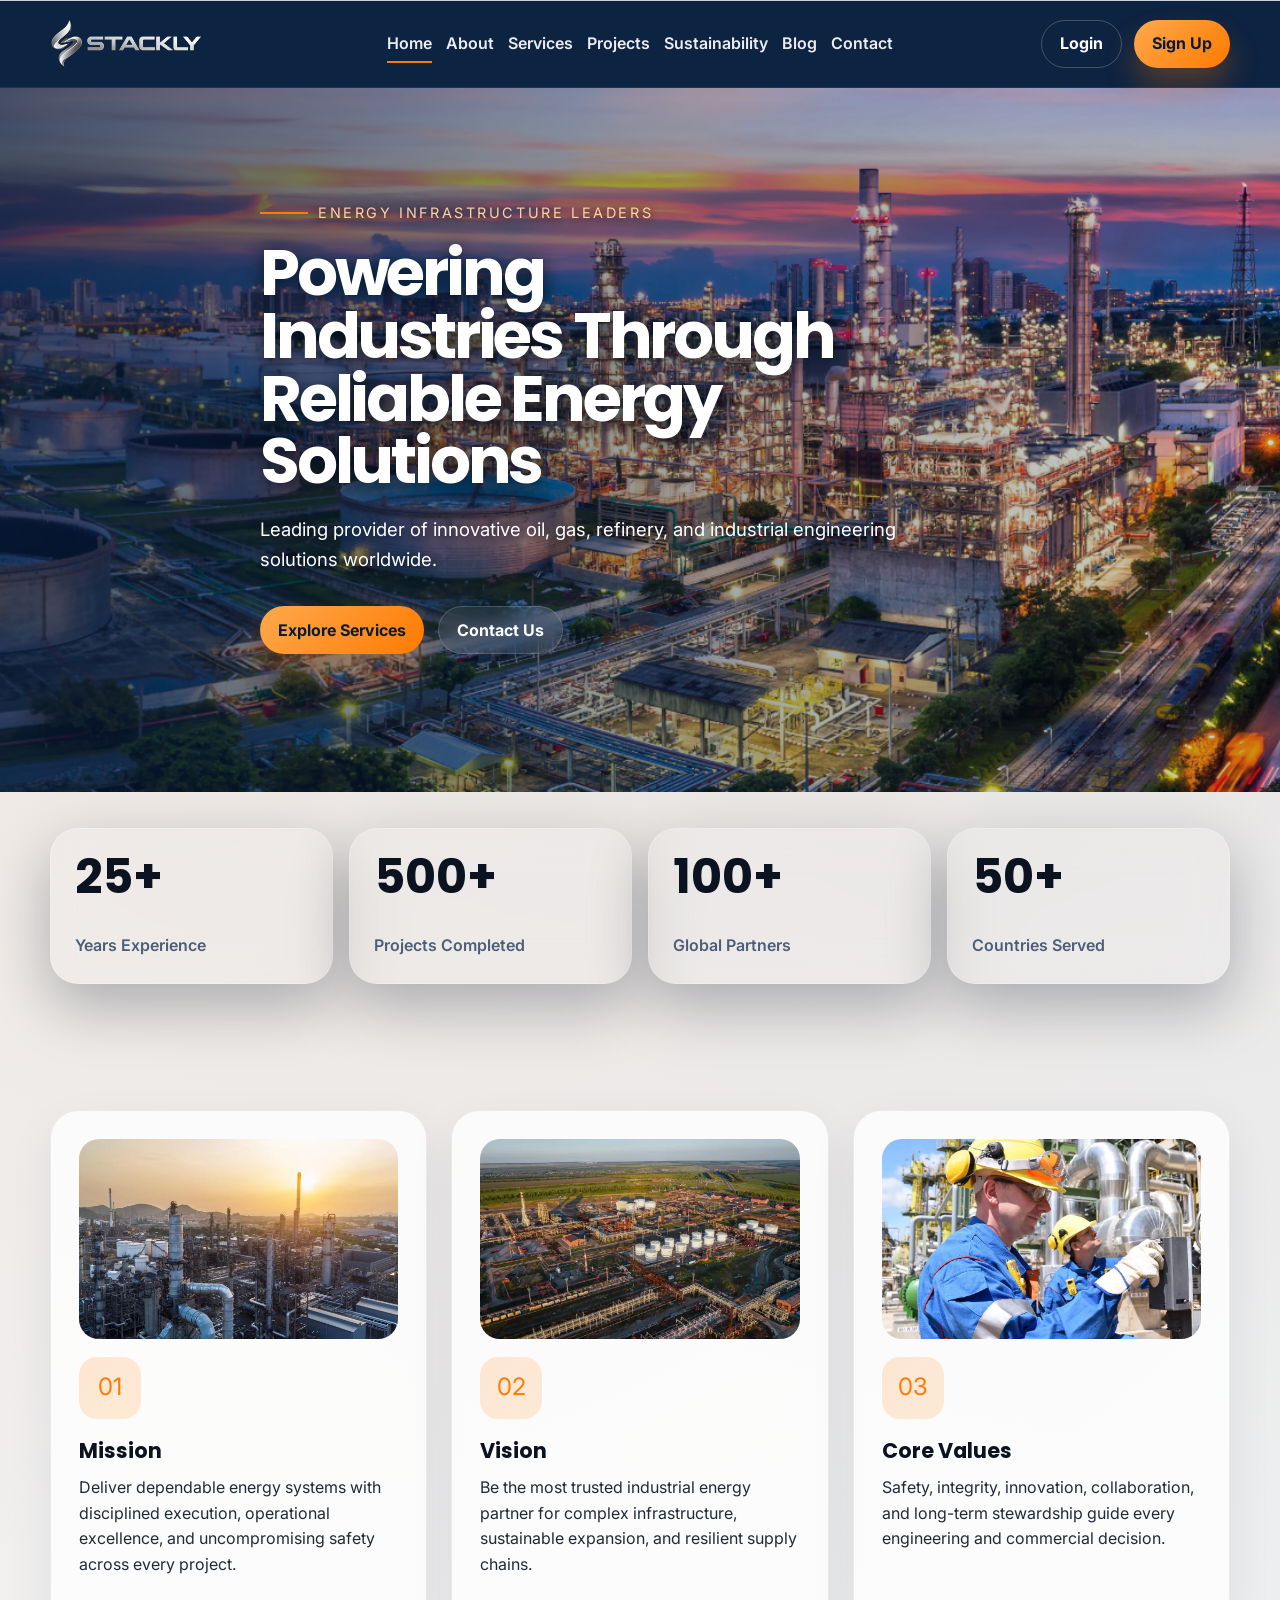
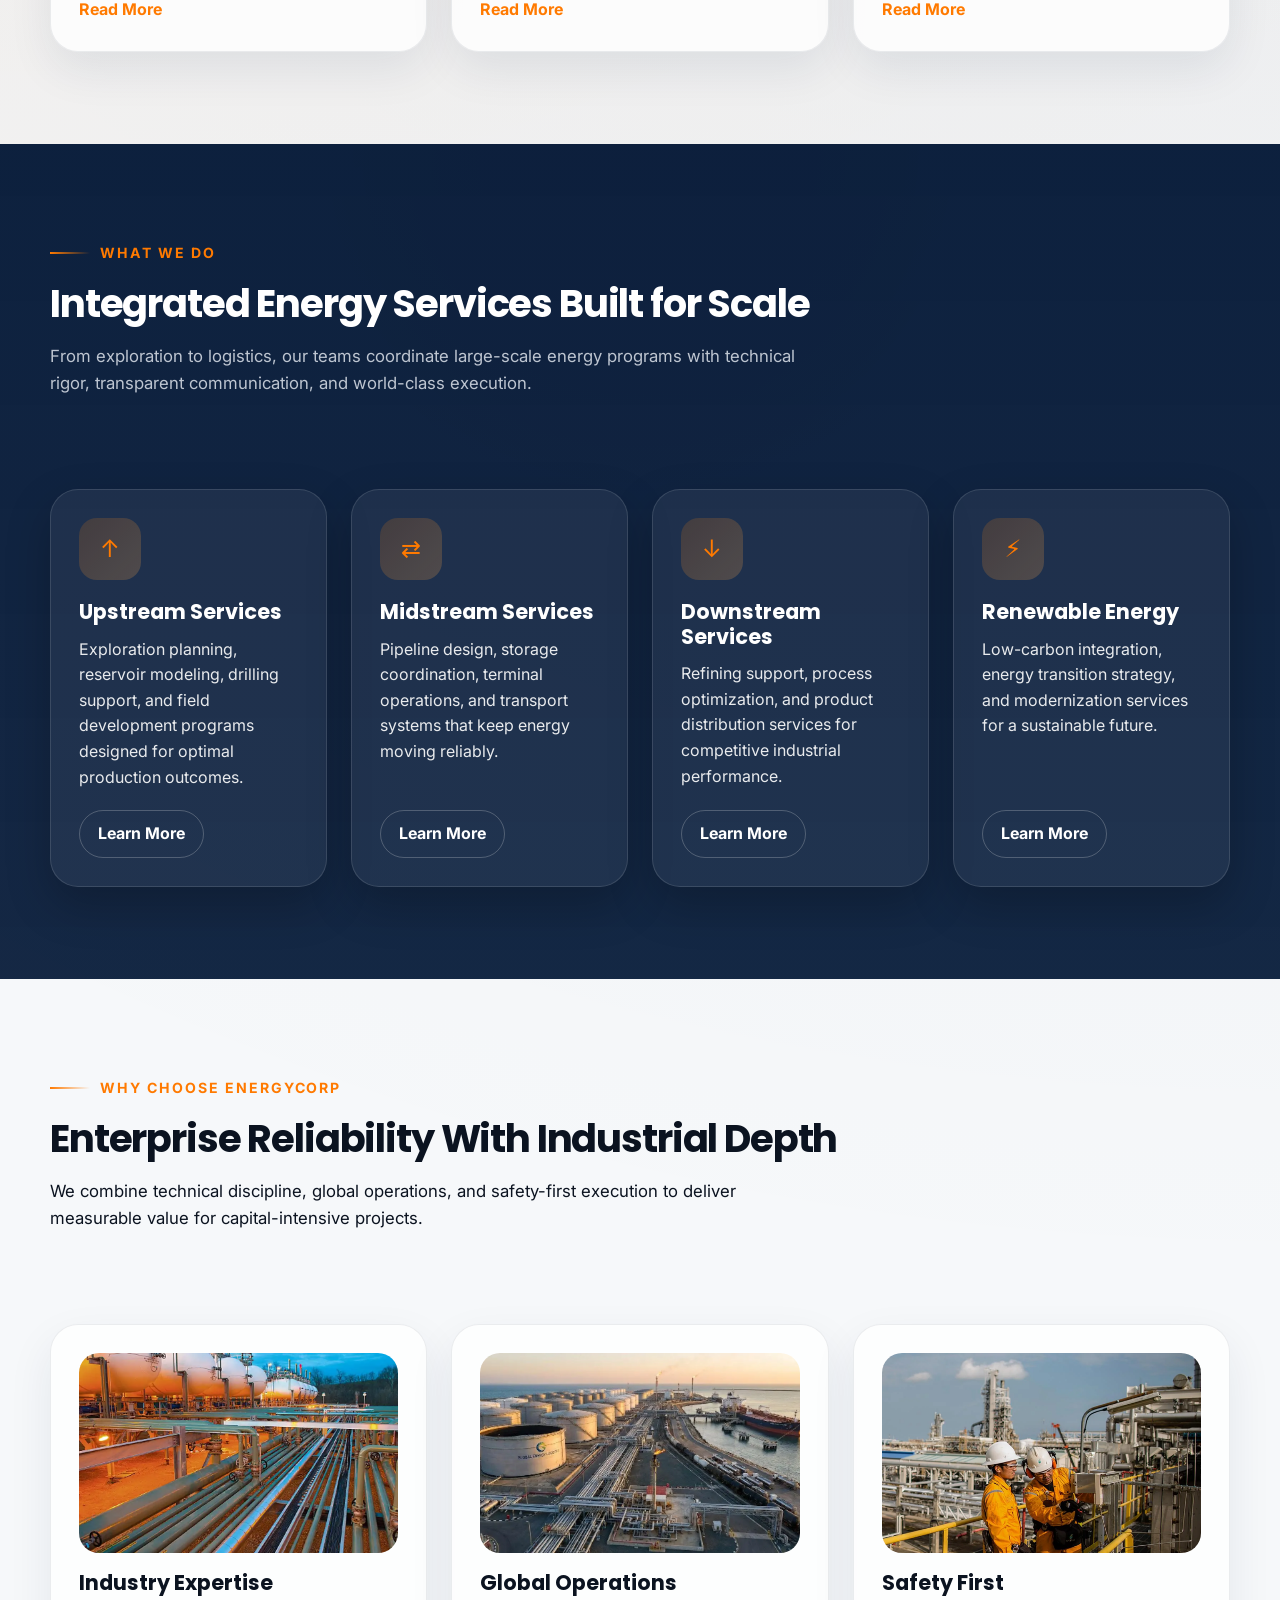
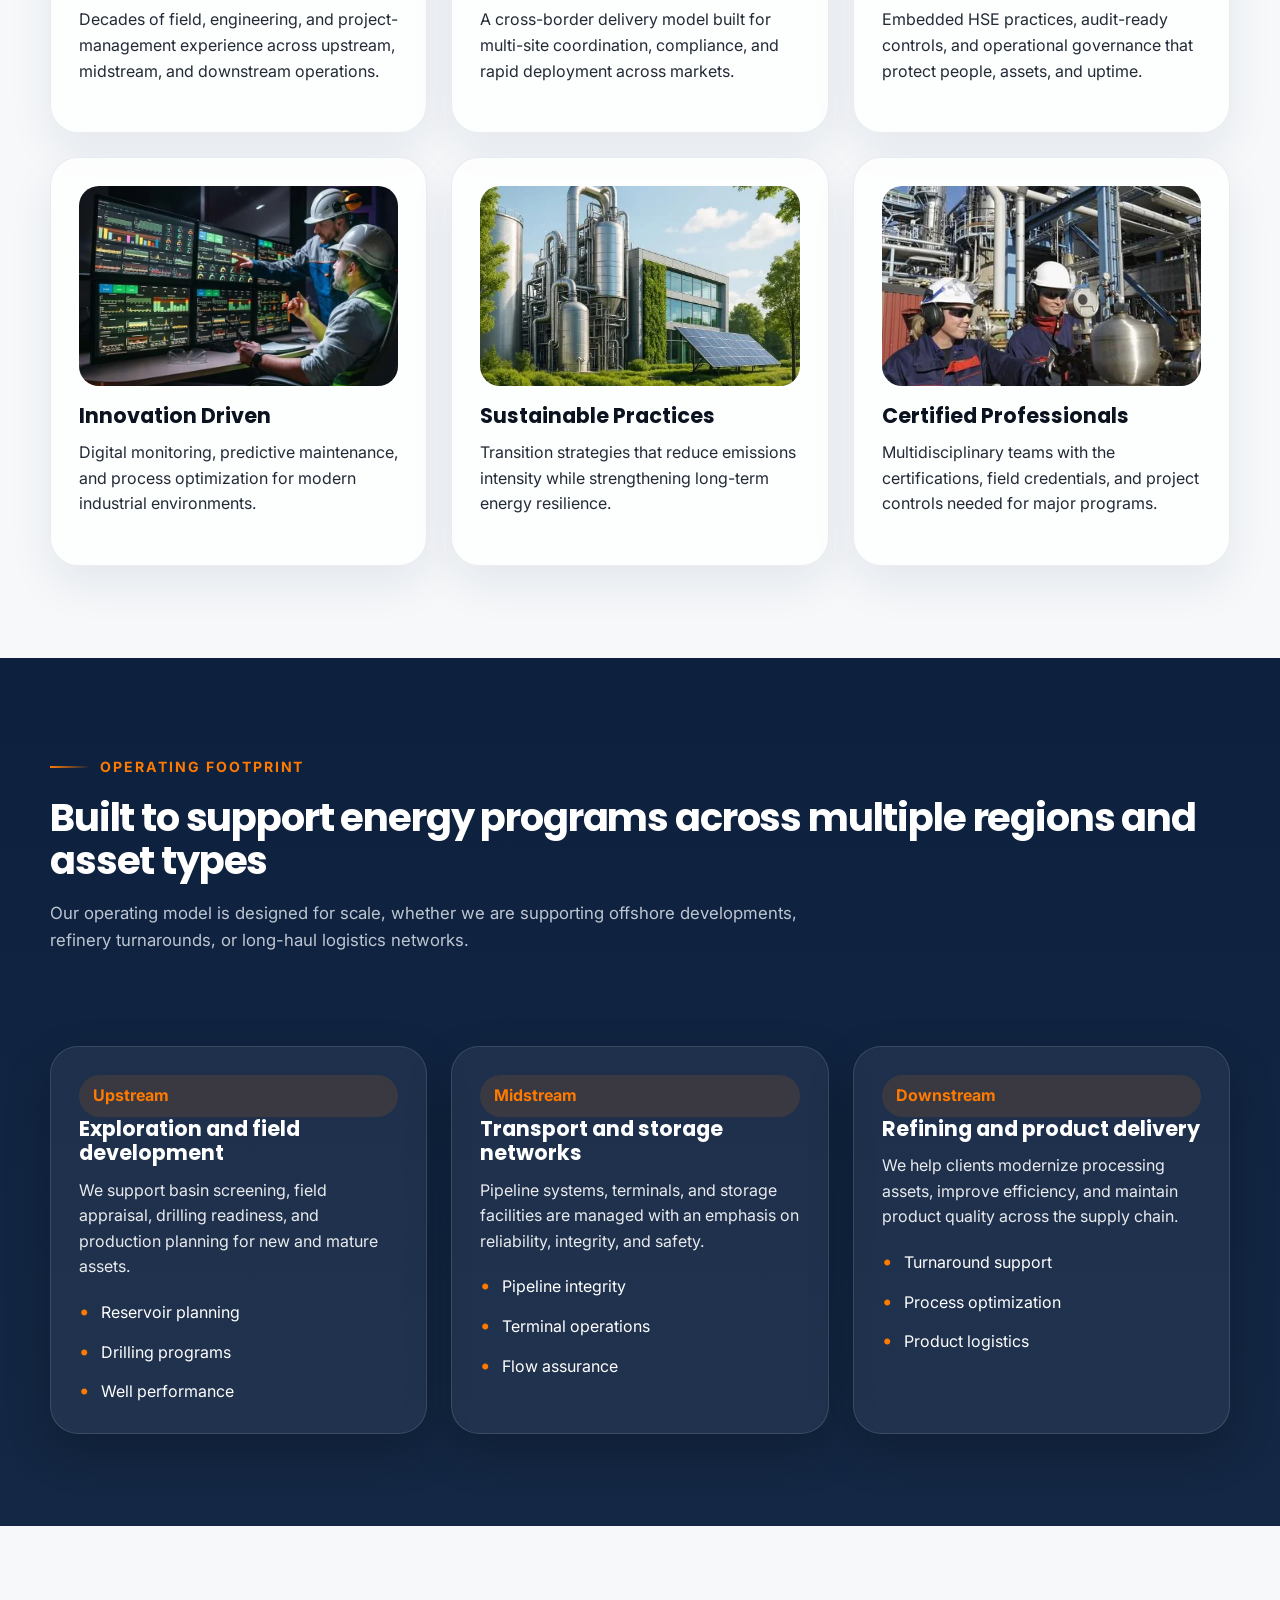
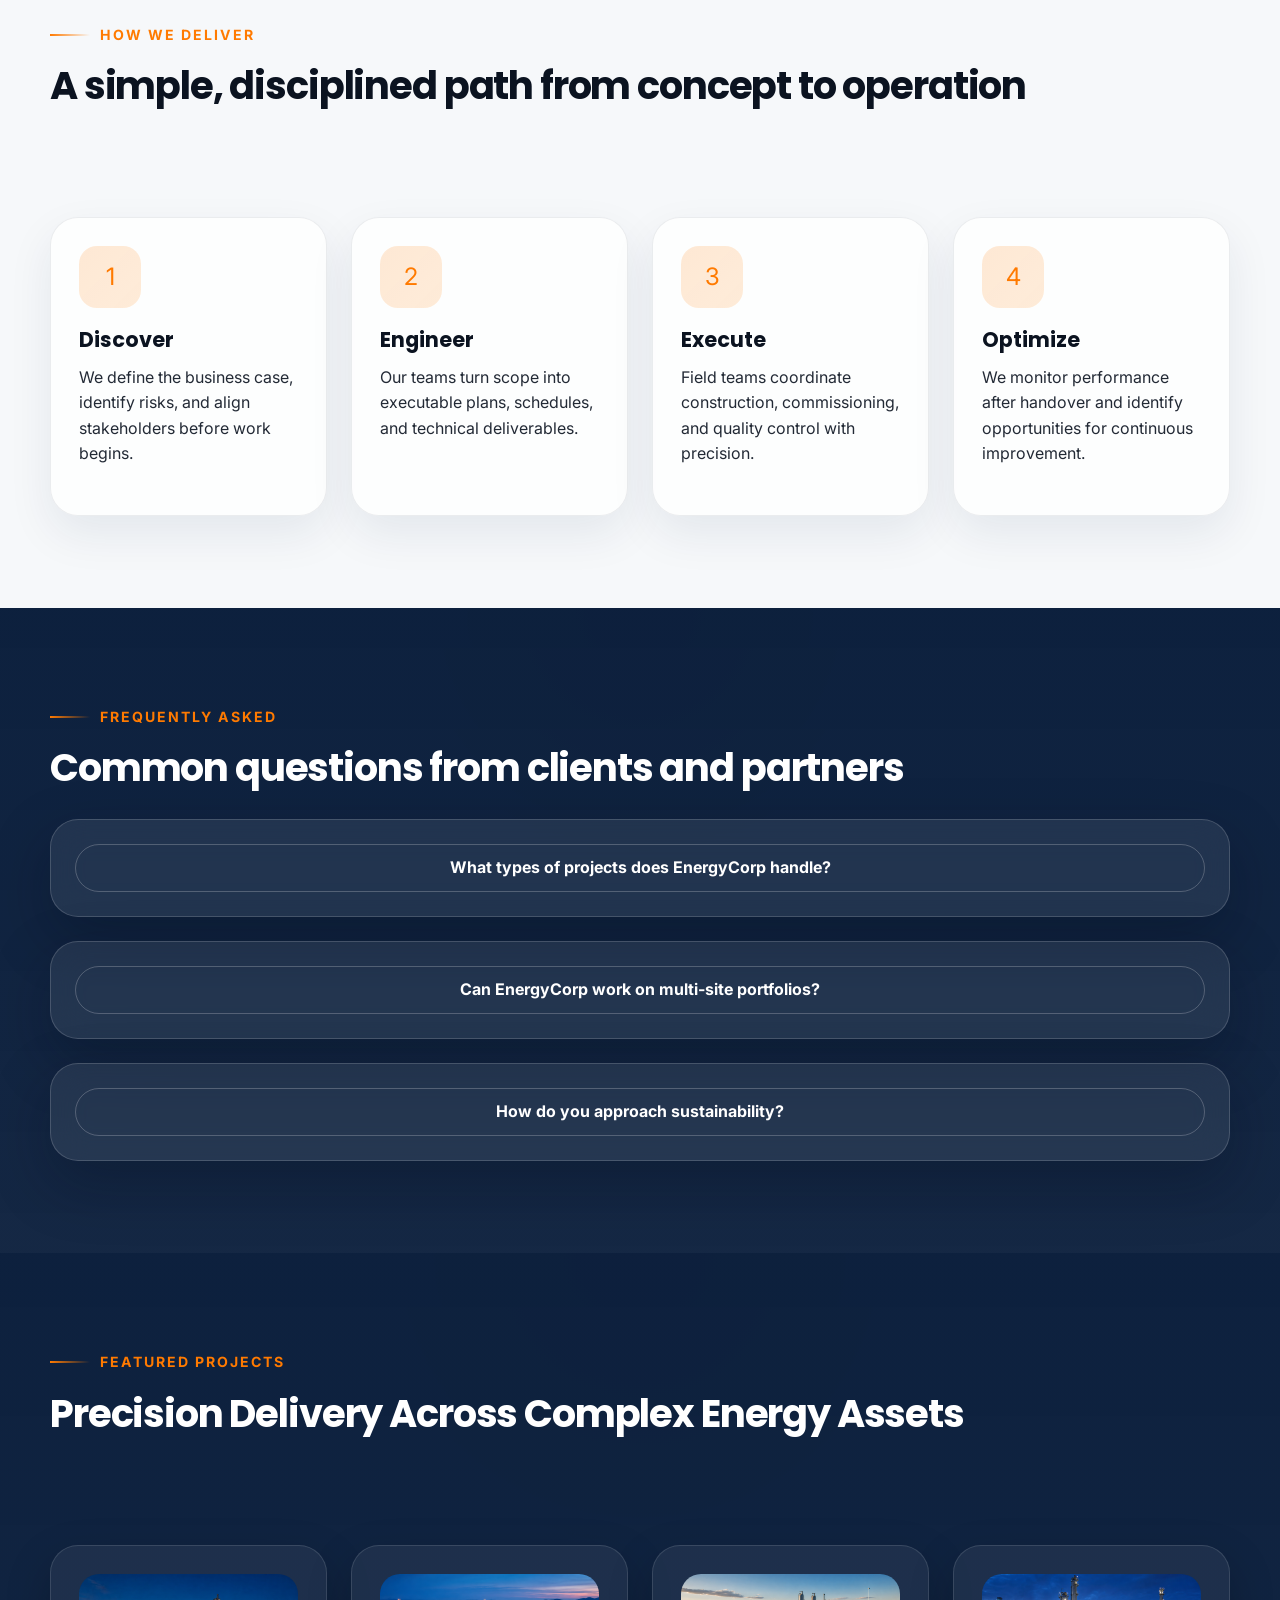
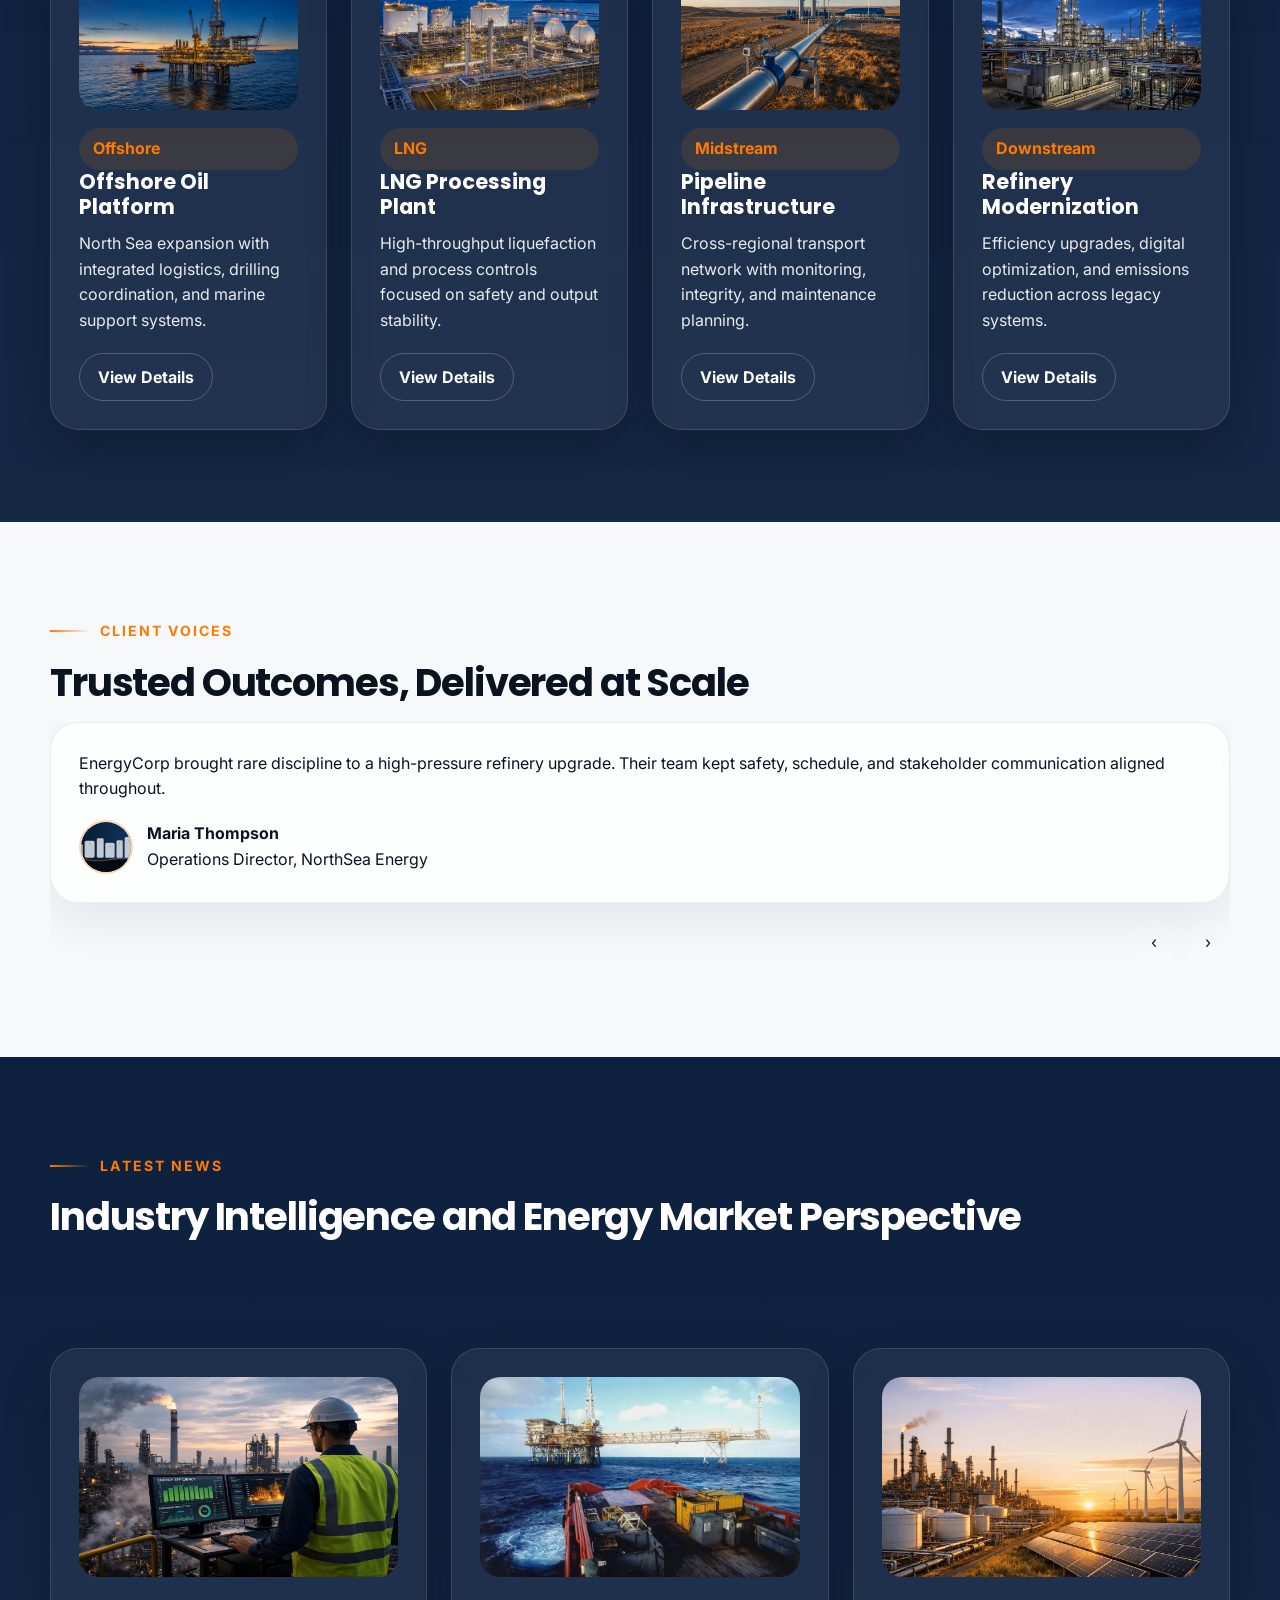
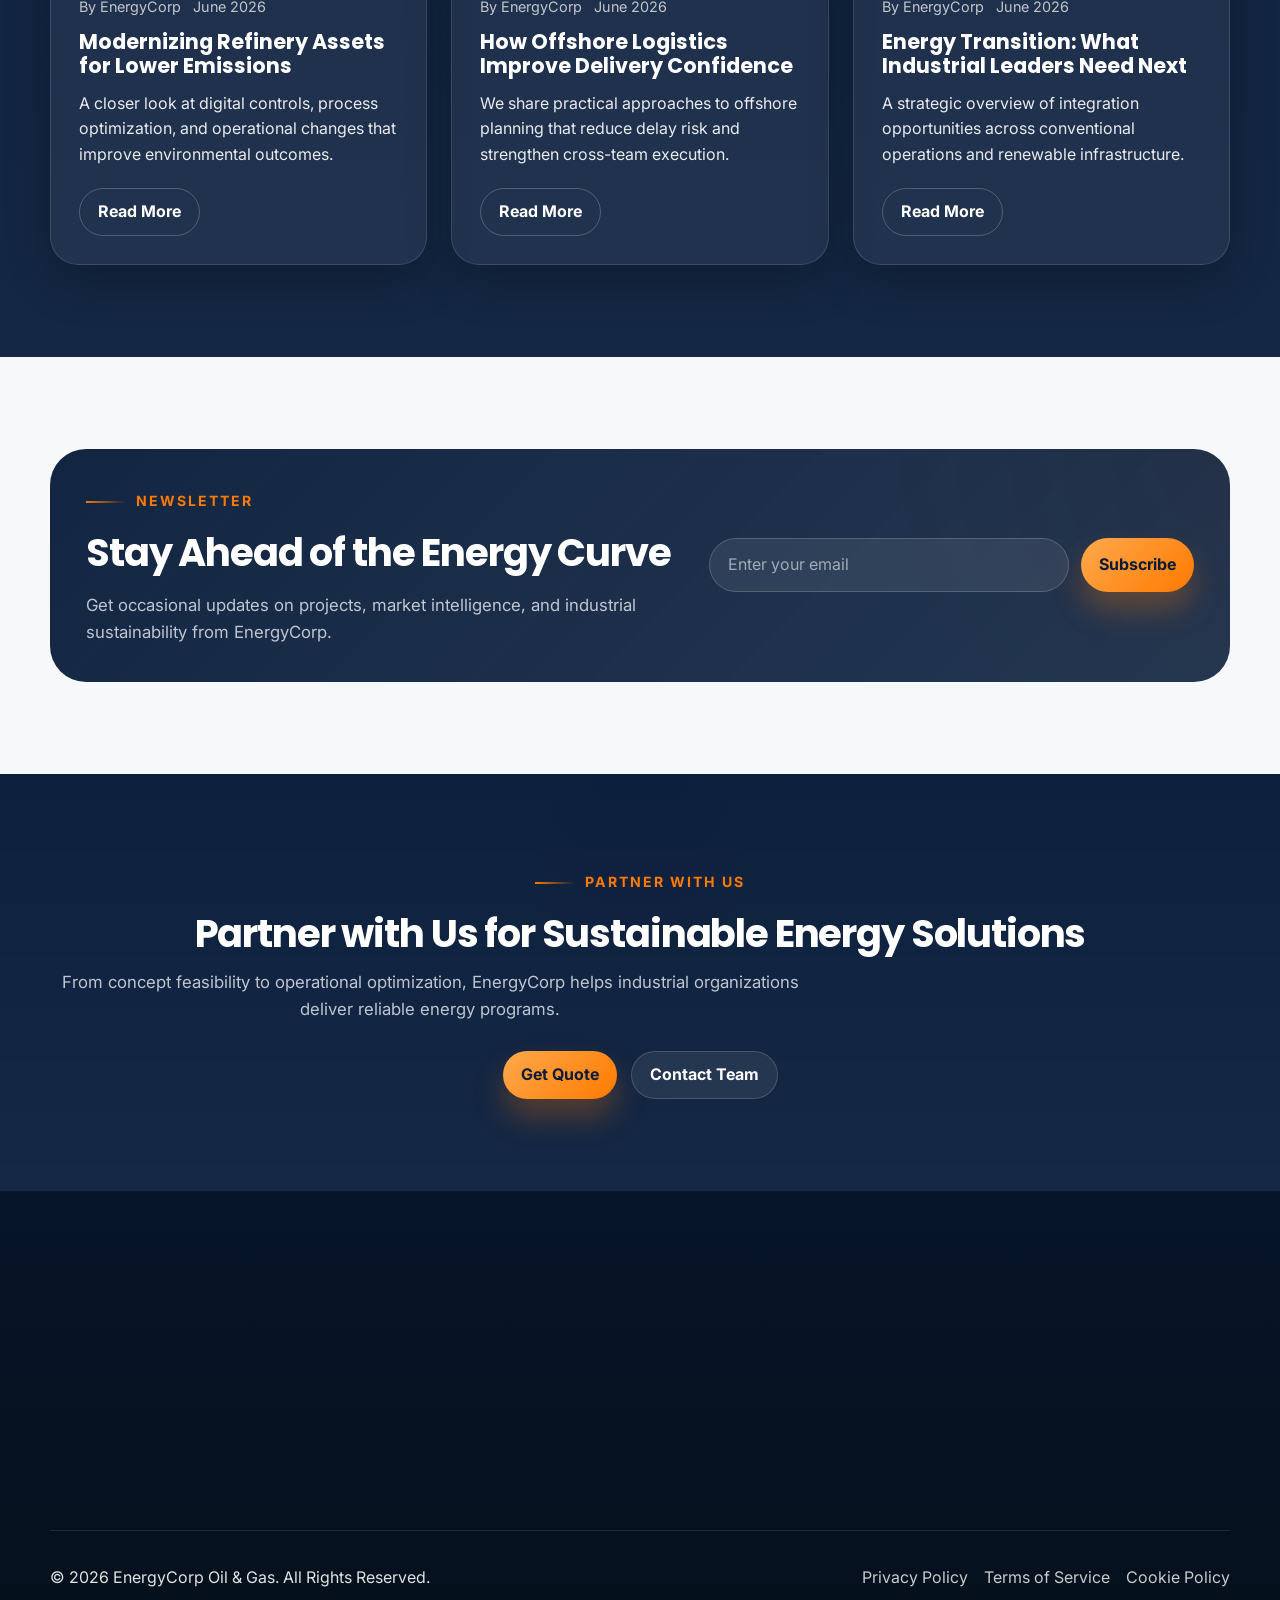
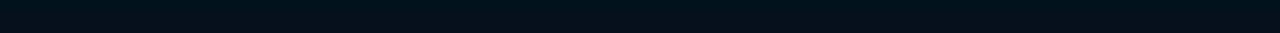
==== index.html @ 529e03b0 "first commit" ====
<!doctype html>
<html lang="en">
<head>
  <meta charset="utf-8">
  <meta name="viewport" content="width=device-width, initial-scale=1">
  <title>EnergyCorp Oil & Gas | Powering Industries Through Reliable Energy Solutions</title>
  <meta name="description" content="EnergyCorp Oil & Gas delivers upstream, midstream, downstream, LNG, and renewable energy solutions with a Fortune 500 industrial presence.">
  <link rel="stylesheet" href="css/style.css">
  <link rel="stylesheet" href="css/responsive.css">
</head>
<body class="page-loading" data-page="home">
  <div class="site-loader" data-loader>
    <div class="loader-card">
      <div class="brand" aria-label="Stackly">
        <img class="brand__logo" src="Assets/logo stackly.webp" alt="Stackly">
      </div>
      <div class="loader-ring" aria-hidden="true"></div>
      <p>Loading EnergyCorp experience...</p>
    </div>
  </div>

  <div class="site-overlay" data-overlay></div>

  <header class="site-header" data-header>
    <div class="container site-header__inner">
      <a class="brand" href="index.html" aria-label="Stackly home">
        <img class="brand__logo" src="Assets/logo stackly.webp" alt="Stackly">
      </a>

      <nav class="site-nav" data-nav aria-label="Primary navigation">
        <div class="site-nav__links">
          <a data-nav-link href="index.html">Home</a>
          <a data-nav-link href="about.html">About</a>
          <a data-nav-link href="services.html">Services</a><a data-nav-link href="projects.html">Projects</a><a data-nav-link href="sustainability.html">Sustainability</a>
          <a data-nav-link href="blog.html">Blog</a>
          <a data-nav-link href="contact.html">Contact</a>
        </div>
        <div class="nav-actions">
          <a class="btn btn--ghost" data-nav-link href="login.html">Login</a>
          <a class="btn btn--primary" data-nav-link href="signup.html">Sign Up</a>
        </div>
      </nav>

      <button class="nav-toggle" data-nav-toggle aria-controls="site-nav" aria-expanded="false" aria-label="Open navigation">
        ☰
      </button>
    </div>
  </header>

  <main>
    <section class="hero">
      <div class="hero__media">
        <img src="Assets/Hero_section_img.png" alt="EnergyCorp refinery at sunset">
      </div>
      <div class="hero__content">
        <div class="container hero__grid">
          <div data-reveal>
            <div class="hero__eyebrow">Energy Infrastructure Leaders</div>
            <h1 class="hero__title">Powering Industries Through Reliable Energy Solutions</h1>
            <p class="hero__subtitle">Leading provider of innovative oil, gas, refinery, and industrial engineering solutions worldwide.</p>
            <div class="hero__actions">
              <a class="btn btn--primary" href="404.html">Explore Services</a>
              <a class="btn btn--secondary" href="404.html">Contact Us</a>
            </div>
          </div>
        </div>
      </div>
    </section>

    <section class="section hero-stats-band">
      <div class="container">
        <div class="hero-stats-band__grid" data-reveal>
          <div class="stat-card">
            <strong data-count="25" data-suffix="+">25+</strong>
            <span>Years Experience</span>
          </div>
          <div class="stat-card">
            <strong data-count="500" data-suffix="+">500+</strong>
            <span>Projects Completed</span>
          </div>
          <div class="stat-card">
            <strong data-count="100" data-suffix="+">100+</strong>
            <span>Global Partners</span>
          </div>
          <div class="stat-card">
            <strong data-count="50" data-suffix="+">50+</strong>
            <span>Countries Served</span>
          </div>
        </div>
      </div>
    </section>

    <section class="section about-preview">
      <div class="container">
        <div class="grid grid--3">
          <article class="feature-card reveal" data-reveal>
            <div class="feature-media"><img src="Assets/mission_card.webp" alt="Energy professionals collaborating on the company mission" width="1400" height="785" loading="lazy" decoding="async"></div>
            <div class="card-icon">01</div>
            <h2 class="card-title">Mission</h2>
            <p class="card-copy">Deliver dependable energy systems with disciplined execution, operational excellence, and uncompromising safety across every project.</p>
            <a class="card-link" href="404.html">Read More</a>
          </article>
          <article class="feature-card reveal" data-reveal>
            <div class="feature-media"><img src="Assets/vision_card.webp" alt="Modern energy infrastructure representing the company vision" width="1100" height="733" loading="lazy" decoding="async"></div>
            <div class="card-icon">02</div>
            <h2 class="card-title">Vision</h2>
            <p class="card-copy">Be the most trusted industrial energy partner for complex infrastructure, sustainable expansion, and resilient supply chains.</p>
            <a class="card-link" href="404.html">Read More</a>
          </article>
          <article class="feature-card reveal" data-reveal>
            <div class="feature-media"><img src="Assets/core_values_card.webp" alt="Industrial team representing safety and core values" width="1024" height="1024" loading="lazy" decoding="async"></div>
            <div class="card-icon">03</div>
            <h2 class="card-title">Core Values</h2>
            <p class="card-copy">Safety, integrity, innovation, collaboration, and long-term stewardship guide every engineering and commercial decision.</p>
            <a class="card-link" href="404.html">Read More</a>
          </article>
        </div>
      </div>
    </section>

    <section class="section section--dark">
      <div class="container">
        <div class="section-eyebrow">What We Do</div>
        <h2 class="section-title">Integrated Energy Services Built for Scale</h2>
        <p class="section-lead">From exploration to logistics, our teams coordinate large-scale energy programs with technical rigor, transparent communication, and world-class execution.</p>

        <div class="section" style="padding-bottom: 0;">
          <div class="grid grid--4">
            <article class="service-card" data-reveal>
              <div class="card-icon">↑</div>
              <h3 class="card-title">Upstream Services</h3>
              <p class="card-copy">Exploration planning, reservoir modeling, drilling support, and field development programs designed for optimal production outcomes.</p>
              <a class="btn btn--ghost" href="404.html">Learn More</a>
            </article>
            <article class="service-card" data-reveal>
              <div class="card-icon">⇄</div>
              <h3 class="card-title">Midstream Services</h3>
              <p class="card-copy">Pipeline design, storage coordination, terminal operations, and transport systems that keep energy moving reliably.</p>
              <a class="btn btn--ghost" href="404.html">Learn More</a>
            </article>
            <article class="service-card" data-reveal>
              <div class="card-icon">↓</div>
              <h3 class="card-title">Downstream Services</h3>
              <p class="card-copy">Refining support, process optimization, and product distribution services for competitive industrial performance.</p>
              <a class="btn btn--ghost" href="404.html">Learn More</a>
            </article>
            <article class="service-card" data-reveal>
              <div class="card-icon">⚡</div>
              <h3 class="card-title">Renewable Energy</h3>
              <p class="card-copy">Low-carbon integration, energy transition strategy, and modernization services for a sustainable future.</p>
              <a class="btn btn--ghost" href="404.html">Learn More</a>
            </article>
          </div>
        </div>
      </div>
    </section>

    <section class="section">
      <div class="container">
        <div class="section-eyebrow">Why Choose EnergyCorp</div>
        <h2 class="section-title text-dark">Enterprise Reliability With Industrial Depth</h2>
        <p class="section-lead text-dark">We combine technical discipline, global operations, and safety-first execution to deliver measurable value for capital-intensive projects.</p>

        <div class="section" style="padding-bottom: 0;">
          <div class="grid grid--3">
            <article class="feature-card" data-reveal>
              <div class="feature-media"><img src="Assets/industry_expertise.webp" alt="Oil and gas industry engineering expertise" width="1100" height="599" loading="lazy" decoding="async"></div>
              <h3 class="card-title">Industry Expertise</h3>
              <p class="card-copy">Decades of field, engineering, and project-management experience across upstream, midstream, and downstream operations.</p>
            </article>
            <article class="feature-card" data-reveal>
              <div class="feature-media"><img src="Assets/Global_operations.webp" alt="Global oil and gas operations network" width="1024" height="559" loading="lazy" decoding="async"></div>
              <h3 class="card-title">Global Operations</h3>
              <p class="card-copy">A cross-border delivery model built for multi-site coordination, compliance, and rapid deployment across markets.</p>
            </article>
            <article class="feature-card" data-reveal>
              <div class="feature-media"><img src="Assets/safety_first.webp" alt="Energy professionals following industrial safety procedures" width="1200" height="800" loading="lazy" decoding="async"></div>
              <h3 class="card-title">Safety First</h3>
              <p class="card-copy">Embedded HSE practices, audit-ready controls, and operational governance that protect people, assets, and uptime.</p>
            </article>
            <article class="feature-card" data-reveal>
              <div class="feature-media"><img src="Assets/Innovation_driven.webp" alt="Digital technology supporting energy operations" width="800" height="534" loading="lazy" decoding="async"></div>
              <h3 class="card-title">Innovation Driven</h3>
              <p class="card-copy">Digital monitoring, predictive maintenance, and process optimization for modern industrial environments.</p>
            </article>
            <article class="feature-card" data-reveal>
              <div class="feature-media"><img src="Assets/sustainable_practices.webp" alt="Sustainable practices in modern energy infrastructure" width="480" height="377" loading="lazy" decoding="async"></div>
              <h3 class="card-title">Sustainable Practices</h3>
              <p class="card-copy">Transition strategies that reduce emissions intensity while strengthening long-term energy resilience.</p>
            </article>
            <article class="feature-card" data-reveal>
              <div class="feature-media"><img src="Assets/certified_proffesionals.webp" alt="Certified oil and gas industry professional" width="399" height="600" loading="lazy" decoding="async"></div>
              <h3 class="card-title">Certified Professionals</h3>
              <p class="card-copy">Multidisciplinary teams with the certifications, field credentials, and project controls needed for major programs.</p>
            </article>
          </div>
        </div>
      </div>
    </section>

    <section class="section section--dark">
      <div class="container">
        <div class="section-eyebrow">Operating Footprint</div>
        <h2 class="section-title">Built to support energy programs across multiple regions and asset types</h2>
        <p class="section-lead">Our operating model is designed for scale, whether we are supporting offshore developments, refinery turnarounds, or long-haul logistics networks.</p>

        <div class="section" style="padding-bottom: 0;">
          <div class="grid grid--3">
            <article class="feature-card" data-reveal>
              <div class="chip">Upstream</div>
              <h3 class="card-title">Exploration and field development</h3>
              <p class="card-copy">We support basin screening, field appraisal, drilling readiness, and production planning for new and mature assets.</p>
              <ul class="feature-list">
                <li>Reservoir planning</li>
                <li>Drilling programs</li>
                <li>Well performance</li>
              </ul>
            </article>
            <article class="feature-card" data-reveal>
              <div class="chip">Midstream</div>
              <h3 class="card-title">Transport and storage networks</h3>
              <p class="card-copy">Pipeline systems, terminals, and storage facilities are managed with an emphasis on reliability, integrity, and safety.</p>
              <ul class="feature-list">
                <li>Pipeline integrity</li>
                <li>Terminal operations</li>
                <li>Flow assurance</li>
              </ul>
            </article>
            <article class="feature-card" data-reveal>
              <div class="chip">Downstream</div>
              <h3 class="card-title">Refining and product delivery</h3>
              <p class="card-copy">We help clients modernize processing assets, improve efficiency, and maintain product quality across the supply chain.</p>
              <ul class="feature-list">
                <li>Turnaround support</li>
                <li>Process optimization</li>
                <li>Product logistics</li>
              </ul>
            </article>
          </div>
        </div>
      </div>
    </section>

    <section class="section">
      <div class="container">
        <div class="section-eyebrow">How We Deliver</div>
        <h2 class="section-title text-dark">A simple, disciplined path from concept to operation</h2>
        <div class="section" style="padding-bottom: 0;">
          <div class="grid grid--4">
            <article class="feature-card" data-reveal>
              <div class="card-icon">1</div>
              <h3 class="card-title">Discover</h3>
              <p class="card-copy">We define the business case, identify risks, and align stakeholders before work begins.</p>
            </article>
            <article class="feature-card" data-reveal>
              <div class="card-icon">2</div>
              <h3 class="card-title">Engineer</h3>
              <p class="card-copy">Our teams turn scope into executable plans, schedules, and technical deliverables.</p>
            </article>
            <article class="feature-card" data-reveal>
              <div class="card-icon">3</div>
              <h3 class="card-title">Execute</h3>
              <p class="card-copy">Field teams coordinate construction, commissioning, and quality control with precision.</p>
            </article>
            <article class="feature-card" data-reveal>
              <div class="card-icon">4</div>
              <h3 class="card-title">Optimize</h3>
              <p class="card-copy">We monitor performance after handover and identify opportunities for continuous improvement.</p>
            </article>
          </div>
        </div>
      </div>
    </section>

    <section class="section section--dark">
      <div class="container">
        <div class="section-eyebrow">Frequently Asked</div>
        <h2 class="section-title">Common questions from clients and partners</h2>
        <div class="grid" style="margin-top: 30px;">
          <article class="glass-card" data-reveal>
            <button class="btn btn--ghost btn--full" type="button" data-faq-toggle aria-expanded="false" aria-controls="faq-1">What types of projects does EnergyCorp handle?</button>
            <div id="faq-1" hidden style="padding-top: 16px;">
              <p class="card-copy">We support upstream, midstream, downstream, LNG, consulting, and renewable integration programs for industrial clients.</p>
            </div>
          </article>
          <article class="glass-card" data-reveal>
            <button class="btn btn--ghost btn--full" type="button" data-faq-toggle aria-expanded="false" aria-controls="faq-2">Can EnergyCorp work on multi-site portfolios?</button>
            <div id="faq-2" hidden style="padding-top: 16px;">
              <p class="card-copy">Yes. Our delivery model is built for cross-site coordination, standardized reporting, and portfolio-level visibility.</p>
            </div>
          </article>
          <article class="glass-card" data-reveal>
            <button class="btn btn--ghost btn--full" type="button" data-faq-toggle aria-expanded="false" aria-controls="faq-3">How do you approach sustainability?</button>
            <div id="faq-3" hidden style="padding-top: 16px;">
              <p class="card-copy">We combine efficiency improvements, emissions reduction, and transition planning to support practical sustainability goals.</p>
            </div>
          </article>
        </div>
      </div>
    </section>

    <section class="section section--dark" id="projects">
      <div class="container">
        <div class="section-eyebrow">Featured Projects</div>
        <h2 class="section-title">Precision Delivery Across Complex Energy Assets</h2>
        <div class="section" style="padding-bottom: 0;">
          <div class="grid grid--4">
            <article class="project-card" data-reveal>
              <div class="project-media"><img src="images/project-offshore-platform.png" alt="North Sea offshore oil platform operating at dusk" width="1536" height="1024" loading="lazy" decoding="async"></div>
              <div class="chip">Offshore</div>
              <h3 class="card-title">Offshore Oil Platform</h3>
              <p class="card-copy">North Sea expansion with integrated logistics, drilling coordination, and marine support systems.</p>
              <a class="btn btn--ghost" href="404.html">View Details</a>
            </article>
            <article class="project-card" data-reveal>
              <div class="project-media"><img src="images/project-lng-plant.png" alt="Modern LNG processing and liquefaction plant at dusk" width="1536" height="1024" loading="lazy" decoding="async"></div>
              <div class="chip">LNG</div>
              <h3 class="card-title">LNG Processing Plant</h3>
              <p class="card-copy">High-throughput liquefaction and process controls focused on safety and output stability.</p>
              <a class="btn btn--ghost" href="404.html">View Details</a>
            </article>
            <article class="project-card" data-reveal>
              <div class="project-media"><img src="images/project-pipeline-network.png" alt="Long-distance pipeline and monitoring station across open terrain" width="1536" height="1024" loading="lazy" decoding="async"></div>
              <div class="chip">Midstream</div>
              <h3 class="card-title">Pipeline Infrastructure</h3>
              <p class="card-copy">Cross-regional transport network with monitoring, integrity, and maintenance planning.</p>
              <a class="btn btn--ghost" href="404.html">View Details</a>
            </article>
            <article class="project-card" data-reveal>
              <div class="project-media"><img src="images/project-refinery-modernization.png" alt="Modernized refinery with upgraded process controls and equipment" width="1536" height="1024" loading="lazy" decoding="async"></div>
              <div class="chip">Downstream</div>
              <h3 class="card-title">Refinery Modernization</h3>
              <p class="card-copy">Efficiency upgrades, digital optimization, and emissions reduction across legacy systems.</p>
              <a class="btn btn--ghost" href="404.html">View Details</a>
            </article>
          </div>
        </div>
      </div>
    </section>

    <section class="section">
      <div class="container">
        <div class="section-eyebrow">Client Voices</div>
        <h2 class="section-title text-dark">Trusted Outcomes, Delivered at Scale</h2>
        <div class="testimonial-slider" data-reveal>
          <div class="testimonial-track" data-testimonial-track>
            <article class="testimonial-card" data-testimonial-slide>
              <p>EnergyCorp brought rare discipline to a high-pressure refinery upgrade. Their team kept safety, schedule, and stakeholder communication aligned throughout.</p>
              <div class="testimonial-person">
                <img class="avatar" src="images/refinery-1.svg" alt="Client profile portrait">
                <div>
                  <strong>Maria Thompson</strong><br>
                  <span>Operations Director, NorthSea Energy</span>
                </div>
              </div>
            </article>
            <article class="testimonial-card" data-testimonial-slide>
              <p>Their midstream coordination reduced downtime and gave our logistics team a much clearer view of field performance. Excellent execution and reporting.</p>
              <div class="testimonial-person">
                <img class="avatar" src="images/pipeline.svg" alt="Client profile portrait">
                <div>
                  <strong>Daniel Carter</strong><br>
                  <span>VP Infrastructure, PetroGrid</span>
                </div>
              </div>
            </article>
            <article class="testimonial-card" data-testimonial-slide>
              <p>From planning to commissioning, EnergyCorp handled the details with calm, technical confidence. They feel like a true partner, not just a vendor.</p>
              <div class="testimonial-person">
                <img class="avatar" src="images/offshore.svg" alt="Client profile portrait">
                <div>
                  <strong>Leila Hassan</strong><br>
                  <span>Program Lead, Gulf Energy Alliance</span>
                </div>
              </div>
            </article>
          </div>
          <div class="slider-controls">
            <button type="button" data-testimonial-prev aria-label="Previous testimonial">‹</button>
            <button type="button" data-testimonial-next aria-label="Next testimonial">›</button>
          </div>
        </div>
      </div>
    </section>

    <section class="section section--dark">
      <div class="container">
        <div class="section-eyebrow">Latest News</div>
        <h2 class="section-title">Industry Intelligence and Energy Market Perspective</h2>
        <div class="section" style="padding-bottom: 0;">
          <div class="grid grid--3">
            <article class="news-card" data-reveal>
              <div class="news-media"><img src="Assets/latest_news1.webp" alt="Refinery modernization and emissions reduction" width="1400" height="787" loading="lazy" decoding="async"></div>
              <div class="meta-row"><span>By EnergyCorp</span><span>June 2026</span></div>
              <h3 class="card-title">Modernizing Refinery Assets for Lower Emissions</h3>
              <p class="card-copy">A closer look at digital controls, process optimization, and operational changes that improve environmental outcomes.</p>
              <a class="btn btn--ghost" href="404.html">Read More</a>
            </article>
            <article class="news-card" data-reveal>
              <div class="news-media"><img src="Assets/latest_news2.webp" alt="Offshore energy logistics operations" width="800" height="590" loading="lazy" decoding="async"></div>
              <div class="meta-row"><span>By EnergyCorp</span><span>June 2026</span></div>
              <h3 class="card-title">How Offshore Logistics Improve Delivery Confidence</h3>
              <p class="card-copy">We share practical approaches to offshore planning that reduce delay risk and strengthen cross-team execution.</p>
              <a class="btn btn--ghost" href="404.html">Read More</a>
            </article>
            <article class="news-card" data-reveal>
              <div class="news-media"><img src="Assets/latest_news3.webp" alt="Energy transition and industrial infrastructure" width="1075" height="860" loading="lazy" decoding="async"></div>
              <div class="meta-row"><span>By EnergyCorp</span><span>June 2026</span></div>
              <h3 class="card-title">Energy Transition: What Industrial Leaders Need Next</h3>
              <p class="card-copy">A strategic overview of integration opportunities across conventional operations and renewable infrastructure.</p>
              <a class="btn btn--ghost" href="404.html">Read More</a>
            </article>
          </div>
        </div>
      </div>
    </section>

    <section class="section">
      <div class="container newsletter">
        <div class="newsletter__inner">
          <div>
            <div class="section-eyebrow">Newsletter</div>
            <h2 class="section-title">Stay Ahead of the Energy Curve</h2>
            <p class="section-lead">Get occasional updates on projects, market intelligence, and industrial sustainability from EnergyCorp.</p>
          </div>
          <form class="newsletter__form" data-newsletter-form>
            <input type="email" placeholder="Enter your email">
            <button class="btn btn--primary" type="submit">Subscribe</button>
          </form>
        </div>
      </div>
    </section>

    <section class="section cta section--dark">
      <div class="container">
        <div class="section-eyebrow">Partner With Us</div>
        <h2 class="section-title">Partner with Us for Sustainable Energy Solutions</h2>
        <p class="section-lead">From concept feasibility to operational optimization, EnergyCorp helps industrial organizations deliver reliable energy programs.</p>
        <div class="cta__actions">
          <a class="btn btn--primary" href="404.html">Get Quote</a>
          <a class="btn btn--secondary" href="404.html">Contact Team</a>
        </div>
      </div>
    </section>
  </main>

  <footer class="footer">
    <div class="container footer__top">
      <div class="footer__grid">
        <div>
          <a class="footer__brand brand" href="index.html">
            <img class="brand__logo" src="Assets/logo stackly.webp" alt="Stackly">
          </a>
          <p>Premium oil and gas solutions built on engineering rigor, global delivery, and sustainable industrial growth.</p>
          <div class="social-row" aria-label="Social links"><a href="404.html" aria-label="Instagram"><svg viewBox="0 0 24 24" aria-hidden="true" fill="none" stroke="currentColor" stroke-width="2"><rect x="3" y="3" width="18" height="18" rx="5"/><circle cx="12" cy="12" r="4"/><circle cx="17.5" cy="6.5" r="1" fill="currentColor" stroke="none"/></svg></a><a href="404.html" aria-label="Facebook"><svg viewBox="0 0 24 24" aria-hidden="true"><path fill="currentColor" d="M14 8h3V4h-3c-3.1 0-5 1.9-5 5v3H6v4h3v8h4v-8h3l1-4h-4V9c0-.7.3-1 1-1z"/></svg></a><a href="404.html" aria-label="Twitter"><svg viewBox="0 0 24 24" aria-hidden="true" fill="none" stroke="currentColor" stroke-width="2.2" stroke-linecap="round"><path d="M5 4l14 16M19 4L5 20"/></svg></a><a href="404.html" aria-label="Google"><svg viewBox="0 0 24 24" aria-hidden="true"><text x="12" y="17" text-anchor="middle" font-size="16" font-family="Arial,sans-serif" font-weight="700" fill="currentColor">G</text></svg></a><a href="404.html" aria-label="YouTube"><svg viewBox="0 0 24 24" aria-hidden="true"><rect x="2" y="5" width="20" height="14" rx="4" fill="currentColor"/><path d="M10 9l6 3-6 3z" fill="#0d2342"/></svg></a></div>
        </div>
        <div>
          <h4>Company</h4>
          <ul>
            <li><a href="about.html">About Us</a></li>
            <li><a href="#">Careers</a></li>
            <li><a href="sustainability.html">Sustainability</a></li>
            <li><a href="blog.html">News</a></li>
          </ul>
        </div>
        <div>
          <h4>Services</h4>
          <ul>
            <li><a href="services.html">Exploration</a></li>
            <li><a href="services.html">Drilling</a></li>
            <li><a href="services.html">Refining</a></li>
            <li><a href="services.html">Logistics</a></li>
          </ul>
        </div>
        <div>
          <h4>Contact</h4>
          <ul>
            <li>15 Industrial Avenue, Houston, TX</li>
            <li>+1 (713) 555-0198</li>
            <li>info@energycorp.com</li>
            <li>Mon - Fri: 8:00 AM - 6:00 PM</li>
          </ul>
        </div>
      </div>
    </div>
    <div class="container footer__bottom">
      <div class="footer__bottom-inner">
        <p>© <span data-current-year></span> EnergyCorp Oil & Gas. All Rights Reserved.</p>
        <div class="footer__legal">
          <a href="#">Privacy Policy</a>
          <a href="#">Terms of Service</a>
          <a href="#">Cookie Policy</a>
        </div>
      </div>
    </div>
  </footer>

  <button class="scroll-top" data-scroll-top aria-label="Scroll to top">↑</button>

  <script src="js/validation.js"></script>
  <script src="vendor/aos/aos.js"></script><script src="js/app.js"></script>
</body>
</html>
---- css/style.css ----
@import url('../vendor/aos/aos.css');
@import url('https://fonts.googleapis.com/css2?family=Inter:wght@400;500;600;700;800&family=Poppins:wght@600;700;800&display=swap');

:root {
  --navy: #081c3a;
  --navy-2: #0f2d57;
  --orange: #ff7a00;
  --gold: #ffa94d;
  --bg: #f6f8fa;
  --text: #ffffff;
  --muted: #d6dce5;
  --ink: #0b1320;
  --card: rgba(255, 255, 255, 0.08);
  --card-strong: rgba(255, 255, 255, 0.12);
  --border: rgba(255, 255, 255, 0.16);
  --shadow: 0 22px 60px rgba(4, 12, 24, 0.28);
  --radius-lg: 28px;
  --radius-md: 20px;
  --radius-sm: 14px;
  --container: 1180px;
  --ease: 220ms ease;
}

*,
*::before,
*::after {
  box-sizing: border-box;
}

html {
  scroll-behavior: smooth;
}

body {
  margin: 0;
  font-family: 'Inter', system-ui, sans-serif;
  color: var(--ink);
  background:
    radial-gradient(circle at top left, rgba(255, 122, 0, 0.08), transparent 26%),
    radial-gradient(circle at top right, rgba(8, 28, 58, 0.08), transparent 30%),
    var(--bg);
  line-height: 1.6;
  overflow-x: hidden;
}

body.page-loading {
  overflow: hidden;
}

img {
  max-width: 100%;
  display: block;
}

a {
  color: inherit;
  text-decoration: none;
}

button,
input,
textarea,
select {
  font: inherit;
}

button {
  border: 0;
  cursor: pointer;
}

.container {
  width: min(calc(100% - 32px), var(--container));
  margin-inline: auto;
}

.section {
  padding: 92px 0;
}

.section--dark {
  color: var(--text);
  background:
    linear-gradient(180deg, rgba(8, 28, 58, 0.98), rgba(8, 28, 58, 0.95)),
    radial-gradient(circle at top, rgba(255, 122, 0, 0.18), transparent 35%);
}

.section-eyebrow {
  display: inline-flex;
  align-items: center;
  gap: 10px;
  color: var(--orange);
  font-size: 0.88rem;
  font-weight: 700;
  letter-spacing: 0.14em;
  text-transform: uppercase;
  margin-bottom: 18px;
}

.section-eyebrow::before {
  content: '';
  width: 40px;
  height: 2px;
  background: linear-gradient(90deg, var(--orange), transparent);
}

.section-title {
  margin: 0 0 18px;
  font-family: 'Poppins', system-ui, sans-serif;
  font-size: clamp(2rem, 3vw, 3.2rem);
  line-height: 1.12;
  letter-spacing: -0.03em;
}

.section-lead {
  max-width: 760px;
  margin: 0;
  font-size: 1.05rem;
  color: rgba(214, 220, 229, 0.88);
}

.text-dark {
  color: var(--ink);
}

.text-dark .section-lead {
  color: #4c5e78;
}

.text-center {
  text-align: center;
}

.site-header {
  position: fixed;
  inset: 0 0 auto 0;
  z-index: 1000;
  transition: background var(--ease), box-shadow var(--ease), transform var(--ease);
  background: #0d2342;
  border-top: 1px solid rgba(255, 255, 255, 0.78);
  border-bottom: 1px solid rgba(255, 255, 255, 0.08);
}

.site-header.is-scrolled,
.site-header--solid {
  background: #0d2342;
  box-shadow: 0 16px 34px rgba(2, 8, 18, 0.22);
}

.site-header__inner {
  min-height: 86px;
  display: grid;
  grid-template-columns: 1fr auto 1fr;
  align-items: center;
  gap: 18px;
}

.brand {
  display: inline-flex;
  align-items: center;
  justify-self: start;
  color: var(--text);
}

.brand__logo {
  display: block;
  width: clamp(132px, 12vw, 174px);
  height: auto;
  object-fit: contain;
}

.site-nav {
  display: contents;
}

.site-nav__links {
  display: flex;
  align-items: center;
  justify-self: center;
  gap: 14px;
}

.site-nav__links a {
  position: relative;
  padding: 6px 0;
  color: rgba(255, 255, 255, 0.92);
  font-weight: 600;
}

#projects,
#sustainability {
  scroll-margin-top: 96px;
}

.site-nav__links a::after {
  content: '';
  position: absolute;
  left: 0;
  bottom: 0;
  width: 100%;
  height: 2px;
  transform: scaleX(0);
  transform-origin: left;
  background: var(--orange);
  transition: transform var(--ease);
}

.site-nav__links a:hover::after,
.site-nav__links a[aria-current='page']::after {
  transform: scaleX(1);
}

.nav-actions {
  display: flex;
  align-items: center;
  justify-self: end;
  gap: 12px;
}

.btn {
  display: inline-flex;
  align-items: center;
  justify-content: center;
  gap: 10px;
  min-height: 48px;
  padding: 0 18px;
  border-radius: 999px;
  font-weight: 700;
  transition: transform var(--ease), box-shadow var(--ease), background var(--ease), color var(--ease), border-color var(--ease);
  white-space: nowrap;
}

.btn:hover {
  transform: translateY(-2px);
}

.btn--primary {
  color: #081c3a;
  background: linear-gradient(135deg, #ffa94d, #ff7a00);
  box-shadow: 0 18px 30px rgba(255, 122, 0, 0.28);
}

.btn--secondary {
  color: var(--text);
  background: rgba(255, 255, 255, 0.08);
  border: 1px solid var(--border);
  backdrop-filter: blur(10px);
}

.btn--ghost {
  color: var(--text);
  border: 1px solid rgba(255, 255, 255, 0.22);
  background: transparent;
}

.btn--dark {
  color: var(--text);
  background: var(--navy);
}

.btn--full {
  width: 100%;
}

.nav-toggle {
  display: none;
  align-items: center;
  justify-content: center;
  width: 48px;
  height: 48px;
  border-radius: 14px;
  color: var(--text);
  background: rgba(255, 255, 255, 0.08);
  border: 1px solid rgba(255, 255, 255, 0.15);
}

.hero {
  position: relative;
  min-height: 88svh;
  display: flex;
  align-items: center;
  overflow: clip;
  color: var(--text);
}

.hero::before {
  content: '';
  position: absolute;
  inset: 0;
  background: linear-gradient(90deg, rgba(8, 28, 58, 0.72) 0%, rgba(8, 28, 58, 0.42) 48%, rgba(8, 28, 58, 0.18) 100%);
  z-index: 1;
}

.hero__media {
  position: absolute;
  inset: 0;
  z-index: 0;
}

.hero__media img,
.hero__media .hero__image {
  width: 100%;
  height: 100%;
  object-fit: cover;
  object-position: center;
}

.hero__content {
  position: relative;
  z-index: 2;
  width: 100%;
  padding: 150px 0 92px;
}

.hero__grid {
  display: grid;
  grid-template-columns: minmax(0, 1fr);
  align-items: start;
  gap: 44px;
  max-width: 760px;
}

.hero__eyebrow {
  display: inline-flex;
  align-items: center;
  gap: 10px;
  margin-bottom: 18px;
  font-size: 0.9rem;
  text-transform: uppercase;
  letter-spacing: 0.18em;
  color: #ffd2a6;
  text-shadow: 0 2px 8px rgba(3, 12, 24, 0.85);
}

.hero__eyebrow::before {
  content: '';
  width: 48px;
  height: 2px;
  background: var(--orange);
}

.hero__title {
  margin: 0;
  max-width: 14ch;
  font-family: 'Poppins', system-ui, sans-serif;
  font-size: clamp(2.5rem, 5vw, 4.9rem);
  line-height: 0.98;
  letter-spacing: -0.05em;
  color: #ffffff;
  text-shadow: 0 3px 18px rgba(3, 12, 24, 0.88);
}

.hero__subtitle {
  max-width: 640px;
  margin: 22px 0 0;
  font-size: clamp(1.02rem, 1.45vw, 1.35rem);
  color: #ffffff;
  text-shadow: 0 2px 12px rgba(3, 12, 24, 0.92);
}

.hero__actions {
  display: flex;
  flex-wrap: wrap;
  gap: 14px;
  margin-top: 32px;
}

.hero__stats {
  display: grid;
  grid-template-columns: repeat(2, minmax(0, 1fr));
  gap: 16px;
}

.stat-card,
.glass-card {
  padding: 24px;
  border-radius: var(--radius-lg);
  background: var(--card);
  border: 1px solid var(--border);
  box-shadow: var(--shadow);
  backdrop-filter: blur(18px);
  transition: transform var(--ease), background var(--ease), border-color var(--ease), box-shadow var(--ease), color var(--ease);
}

.stat-card {
  min-height: 156px;
  display: flex;
  flex-direction: column;
  justify-content: space-between;
}

.stat-card strong {
  font-family: 'Poppins', system-ui, sans-serif;
  font-size: clamp(2rem, 4vw, 3rem);
  line-height: 1;
}

.stat-card span {
  color: #4c5e78;
  font-weight: 600;
  transition: color var(--ease);
}

.hero-stats-band {
  margin-top: 36px;
  position: relative;
  z-index: 3;
  padding-top: 0;
}

.hero-stats-band__grid {
  display: grid;
  grid-template-columns: repeat(4, minmax(0, 1fr));
  gap: 16px;
}

.hero__mini-card {
  padding: 20px;
  border-radius: var(--radius-md);
  background: rgba(255, 255, 255, 0.08);
  border: 1px solid rgba(255, 255, 255, 0.16);
}

.hero__mini-card b {
  display: block;
  margin-bottom: 8px;
  font-family: 'Poppins', system-ui, sans-serif;
  font-size: 1.02rem;
}

.hero__mini-card p {
  margin: 0;
  color: rgba(214, 220, 229, 0.9);
  font-size: 0.96rem;
}

.grid {
  display: grid;
  gap: 24px;
}

.grid--3 {
  grid-template-columns: repeat(3, minmax(0, 1fr));
}

.grid--4 {
  grid-template-columns: repeat(4, minmax(0, 1fr));
}

.grid--2 {
  grid-template-columns: repeat(2, minmax(0, 1fr));
}

.about-preview {
  margin-top: -58px;
  position: relative;
  z-index: 3;
}

.feature-card,
.service-card,
.project-card,
.news-card,
.value-card,
.team-card,
.timeline-card,
.testimonial-card {
  height: 100%;
  border-radius: var(--radius-lg);
  padding: 28px;
  background: rgba(255, 255, 255, 0.8);
  border: 1px solid rgba(8, 28, 58, 0.08);
  box-shadow: 0 18px 45px rgba(19, 38, 71, 0.08);
  transition: transform var(--ease), background var(--ease), border-color var(--ease), box-shadow var(--ease), color var(--ease);
}

.feature-card,
.service-card,
.project-card,
.news-card {
  display: flex;
  flex-direction: column;
}

.feature-card > .btn,
.feature-card > .card-link,
.service-card > .btn,
.service-card > .card-link,
.project-card > .btn,
.project-card > .card-link,
.news-card > .btn,
.news-card > .card-link {
  align-self: flex-start;
  margin-top: auto;
}

.section--dark .feature-card,
.section--dark .service-card,
.section--dark .project-card,
.section--dark .news-card,
.section--dark .value-card,
.section--dark .team-card,
.section--dark .timeline-card,
.section--dark .testimonial-card {
  color: var(--text);
  background: rgba(255, 255, 255, 0.06);
  border-color: rgba(255, 255, 255, 0.12);
  box-shadow: 0 18px 45px rgba(0, 0, 0, 0.22);
}

.feature-card:hover,
.service-card:hover,
.project-card:hover,
.news-card:hover,
.value-card:hover,
.team-card:hover,
.timeline-card:hover,
.testimonial-card:hover {
  transform: translateY(-8px);
  box-shadow: 0 26px 60px rgba(19, 38, 71, 0.14);
}

@media (hover: hover) {
  .feature-card:hover,
  .service-card:hover,
  .project-card:hover,
  .news-card:hover,
  .value-card:hover,
  .team-card:hover,
  .timeline-card:hover,
  .testimonial-card:hover {
    color: #ffffff;
    background: linear-gradient(145deg, #0d2d52, #174d80);
    border-color: rgba(255, 122, 0, 0.72);
    box-shadow: 0 28px 64px rgba(8, 28, 58, 0.28);
  }

  .stat-card:hover,
  .glass-card:hover {
    color: #ffffff;
    background: linear-gradient(145deg, rgba(255, 122, 0, 0.28), rgba(13, 45, 82, 0.96));
    border-color: rgba(255, 169, 77, 0.7);
    transform: translateY(-7px);
    box-shadow: 0 26px 58px rgba(8, 28, 58, 0.26);
  }

  .stat-card:hover span {
    color: #ffffff;
  }

  .feature-card:hover .text-dark,
  .service-card:hover .text-dark,
  .project-card:hover .text-dark,
  .news-card:hover .text-dark,
  .value-card:hover .text-dark,
  .team-card:hover .text-dark,
  .timeline-card:hover .text-dark,
  .testimonial-card:hover .text-dark,
  .glass-card:hover .text-dark {
    color: #ffffff;
  }
}

.card-icon {
  width: 62px;
  height: 62px;
  display: inline-flex;
  align-items: center;
  justify-content: center;
  border-radius: 18px;
  background: linear-gradient(135deg, rgba(255, 122, 0, 0.16), rgba(255, 169, 77, 0.22));
  color: var(--orange);
  font-size: 1.5rem;
  margin-bottom: 20px;
}

.card-title {
  margin: 0 0 12px;
  font-family: 'Poppins', system-ui, sans-serif;
  font-size: 1.3rem;
  line-height: 1.18;
}

.card-copy {
  margin: 0 0 20px;
  color: inherit;
  opacity: 0.9;
}

.card-link {
  color: var(--orange);
  font-weight: 700;
}

.feature-list {
  display: grid;
  gap: 14px;
  margin: 0;
  padding: 0;
  list-style: none;
}

.feature-list li {
  display: flex;
  gap: 12px;
  align-items: flex-start;
}

.feature-list li::before {
  content: '•';
  color: var(--orange);
  font-size: 1.2rem;
  line-height: 1.2;
}

.project-media,
.news-media,
.blog-media,
.service-media,
.feature-media {
  overflow: hidden;
  border-radius: 20px;
  margin-bottom: 18px;
  aspect-ratio: 16 / 10;
  background: linear-gradient(135deg, rgba(8, 28, 58, 0.12), rgba(255, 122, 0, 0.12));
}

.project-media img,
.news-media img,
.blog-media img,
.service-media img,
.feature-media img {
  width: 100%;
  height: 100%;
  object-fit: cover;
  transition: transform 360ms ease;
}

.project-card:hover img,
.news-card:hover img,
.blog-card:hover img,
.service-card:hover img,
.feature-card:hover img {
  transform: scale(1.05);
}

.meta-row {
  display: flex;
  flex-wrap: wrap;
  gap: 12px;
  margin-bottom: 12px;
  font-size: 0.9rem;
  color: inherit;
  opacity: 0.72;
}

.chip {
  display: inline-flex;
  align-items: center;
  gap: 8px;
  padding: 8px 14px;
  border-radius: 999px;
  background: rgba(255, 122, 0, 0.12);
  color: var(--orange);
  font-weight: 700;
}

.testimonial-slider {
  position: relative;
  overflow: hidden;
}

.testimonial-track {
  display: grid;
  grid-template-columns: repeat(3, minmax(0, 1fr));
  gap: 24px;
}

.testimonial-card p {
  margin: 0 0 18px;
}

.testimonial-person {
  display: flex;
  align-items: center;
  gap: 14px;
}

.avatar {
  width: 54px;
  height: 54px;
  border-radius: 50%;
  object-fit: cover;
  border: 2px solid rgba(255, 122, 0, 0.3);
}

.slider-controls {
  display: flex;
  justify-content: flex-end;
  gap: 10px;
  margin-top: 18px;
}

.slider-controls button {
  width: 44px;
  height: 44px;
  border-radius: 50%;
  background: rgba(255, 255, 255, 0.08);
  color: inherit;
  border: 1px solid rgba(255, 255, 255, 0.12);
}

.newsletter {
  overflow: hidden;
  border-radius: 36px;
  background:
    linear-gradient(135deg, rgba(8, 28, 58, 0.96), rgba(8, 28, 58, 0.88)),
    radial-gradient(circle at top right, rgba(255, 122, 0, 0.26), transparent 30%);
  color: var(--text);
}

.newsletter__inner {
  display: grid;
  grid-template-columns: minmax(0, 1.1fr) minmax(280px, 0.9fr);
  gap: 30px;
  align-items: center;
  padding: 36px;
}

.newsletter__form {
  display: flex;
  gap: 12px;
  flex-wrap: wrap;
}

.newsletter__form input {
  flex: 1 1 260px;
  min-height: 54px;
  padding: 0 18px;
  border-radius: 999px;
  border: 1px solid rgba(255, 255, 255, 0.18);
  background: rgba(255, 255, 255, 0.08);
  color: var(--text);
}

.newsletter__form input::placeholder {
  color: rgba(214, 220, 229, 0.68);
}

.cta {
  text-align: center;
}

.cta .section-title {
  margin-bottom: 14px;
}

.cta__actions {
  display: flex;
  flex-wrap: wrap;
  justify-content: center;
  gap: 14px;
  margin-top: 28px;
}

.footer {
  background: linear-gradient(180deg, #071529, #05101c);
  color: rgba(255, 255, 255, 0.88);
}

.footer__top {
  padding: 84px 0 36px;
}

.footer__grid {
  display: grid;
  grid-template-columns: 1.3fr 1fr 1fr 1fr;
  gap: 28px;
}

.footer h3,
.footer h4 {
  margin: 0 0 18px;
  font-family: 'Poppins', system-ui, sans-serif;
  color: var(--text);
}

.footer ul {
  list-style: none;
  padding: 0;
  margin: 0;
  display: grid;
  gap: 10px;
}

.footer a {
  color: rgba(255, 255, 255, 0.78);
}

.footer__brand {
  display: inline-flex;
  align-items: center;
  gap: 12px;
  margin-bottom: 16px;
}

.social-row {
  display: flex;
  gap: 10px;
  flex-wrap: wrap;
  margin-top: 20px;
}

.social-row a {
  width: 40px;
  height: 40px;
  display: inline-flex;
  align-items: center;
  justify-content: center;
  border-radius: 50%;
  background: rgba(255, 255, 255, 0.08);
  border: 1px solid rgba(255, 255, 255, 0.12);
  color: #ffffff;
  transition: color var(--ease), background var(--ease), border-color var(--ease), transform var(--ease);
}

.social-row a:hover {
  color: #081c3a;
  background: var(--orange);
  border-color: var(--orange);
  transform: translateY(-3px);
}

.social-row svg {
  width: 19px;
  height: 19px;
}

.footer__bottom {
  padding: 18px 0 26px;
  border-top: 1px solid rgba(255, 255, 255, 0.1);
}

.footer__bottom-inner {
  display: flex;
  align-items: center;
  justify-content: space-between;
  gap: 18px;
  flex-wrap: wrap;
}

.footer__legal {
  display: flex;
  gap: 16px;
  flex-wrap: wrap;
}

.page-intro {
  padding: 150px 0 74px;
  color: var(--text);
  background:
    linear-gradient(90deg, rgba(8, 28, 58, 0.94), rgba(8, 28, 58, 0.78)),
    url('../images/hero-refinery.svg') center/cover;
  position: relative;
  overflow: clip;
}

.page-intro--about {
  background: url('../Assets/about_page_hero_section.webp') center/cover;
}

.page-intro--about::before {
  display: none;
}

.page-intro--about .page-intro__inner {
  text-shadow: 0 2px 12px rgba(3, 12, 24, 0.88);
}

.page-intro--services {
  background-image: url('../Assets/Service_page_herosection.webp');
  background-position: center 42%;
  background-size: cover;
}

.page-intro--services::before {
  display: none;
}

.page-intro--services .page-intro__inner {
  text-shadow: 0 2px 12px rgba(3, 12, 24, 0.9);
}

.page-intro--projects {
  background-image: url('../Assets/Projects_hero_section.webp');
  background-position: center 48%;
  background-size: cover;
}

.page-intro--projects::before {
  display: none;
}

.page-intro--projects .page-intro__inner {
  text-shadow: 0 2px 12px rgba(3, 12, 24, 0.9);
}

.page-intro--sustainability {
  background-image: url('../Assets/sustainability_herosection.webp');
  background-position: center 48%;
  background-size: cover;
}

.page-intro--sustainability::before {
  display: none;
}

.page-intro--sustainability .page-intro__inner {
  text-shadow: 0 2px 12px rgba(3, 12, 24, 0.9);
}

.page-intro--blog {
  background-image: url('../Assets/Blog_pagr_herosection.webp');
  background-position: center 48%;
  background-size: cover;
}

.page-intro--blog::before {
  display: none;
}

.page-intro--blog .page-intro__inner {
  text-shadow: 0 2px 12px rgba(3, 12, 24, 0.9);
}

.page-intro--contact {
  background-image: url('../Assets/contact_pageherosection.webp');
  background-position: center 48%;
  background-size: cover;
}

.page-intro--contact::before {
  display: none;
}

.page-intro--contact .page-intro__inner {
  text-shadow: 0 2px 12px rgba(3, 12, 24, 0.9);
}

.error-page {
  min-height: 100svh;
  color: var(--text);
  background: #061426;
}

.error-main {
  position: relative;
  min-height: 100svh;
  display: grid;
  place-items: center;
  overflow: hidden;
  padding: 64px 0;
  background:
    linear-gradient(110deg, rgba(6, 20, 38, 0.96), rgba(13, 35, 66, 0.78)),
    url('../Assets/Hero_section_img.png') center/cover;
}

.error-content {
  position: relative;
  z-index: 2;
  max-width: 760px;
  text-align: center;
}

.error-code {
  margin: 0;
  font-family: 'Poppins', system-ui, sans-serif;
  font-size: clamp(7rem, 20vw, 14rem);
  font-weight: 800;
  line-height: 0.82;
  letter-spacing: -0.08em;
  color: transparent;
  -webkit-text-stroke: 2px rgba(255, 138, 33, 0.9);
  text-shadow: 0 24px 70px rgba(255, 122, 0, 0.2);
}

.error-content h1 {
  margin: 34px 0 14px;
  font-family: 'Poppins', system-ui, sans-serif;
  font-size: clamp(2rem, 4vw, 3.5rem);
  line-height: 1.05;
}

.error-content > p:not(.error-code) {
  max-width: 620px;
  margin: 0 auto;
  color: rgba(255, 255, 255, 0.82);
  font-size: 1.08rem;
}

.error-actions {
  display: flex;
  justify-content: center;
  flex-wrap: wrap;
  gap: 14px;
  margin-top: 30px;
}

.error-orbit {
  position: absolute;
  border: 1px solid rgba(255, 138, 33, 0.26);
  border-radius: 50%;
}

.error-orbit--one {
  width: 480px;
  height: 480px;
  left: -180px;
  top: 20%;
}

.error-orbit--two {
  width: 620px;
  height: 620px;
  right: -310px;
  bottom: -280px;
}

.page-intro::before {
  content: '';
  position: absolute;
  inset: 0;
  background: linear-gradient(180deg, rgba(8, 28, 58, 0.35), rgba(8, 28, 58, 0.86));
}

.page-intro__inner {
  position: relative;
  z-index: 1;
}

.page-intro__title {
  margin: 0;
  max-width: 13ch;
  font-family: 'Poppins', system-ui, sans-serif;
  font-size: clamp(2.3rem, 4vw, 4.1rem);
  line-height: 1.02;
}

.breadcrumbs {
  display: flex;
  gap: 10px;
  flex-wrap: wrap;
  margin-top: 18px;
  color: rgba(255, 255, 255, 0.82);
}

.breadcrumbs span {
  color: rgba(255, 255, 255, 0.46);
}

.timeline {
  display: grid;
  gap: 18px;
}

.timeline-card {
  display: grid;
  grid-template-columns: 120px 1fr;
  gap: 24px;
  align-items: start;
}

.timeline-year {
  display: inline-flex;
  align-items: center;
  justify-content: center;
  min-height: 54px;
  padding: 0 16px;
  border-radius: 999px;
  background: rgba(255, 122, 0, 0.12);
  color: var(--orange);
  font-weight: 800;
}

.leadership-grid {
  align-items: stretch;
}

.team-photo {
  overflow: hidden;
  border-radius: 20px;
  margin-bottom: 18px;
  aspect-ratio: 4 / 3;
}

.team-photo img {
  width: 100%;
  height: 100%;
  object-fit: cover;
  object-position: center 20%;
}

.form-section {
  margin-top: -52px;
  position: relative;
  z-index: 2;
}

.site-loader {
  position: fixed;
  inset: 0;
  display: grid;
  place-items: center;
  background: linear-gradient(145deg, rgba(8, 28, 58, 0.98), rgba(5, 16, 28, 0.98));
  z-index: 4000;
  transition: opacity 300ms ease, visibility 300ms ease;
}

.site-loader.is-hidden {
  opacity: 0;
  visibility: hidden;
  pointer-events: none;
}

.loader-card {
  display: grid;
  gap: 16px;
  place-items: center;
  color: var(--text);
  text-align: center;
}

.loader-ring {
  width: 74px;
  height: 74px;
  border-radius: 50%;
  border: 6px solid rgba(255, 255, 255, 0.1);
  border-top-color: var(--orange);
  animation: spin 1s linear infinite;
}

.site-overlay {
  position: fixed;
  inset: 0;
  background: rgba(5, 16, 28, 0.56);
  opacity: 0;
  visibility: hidden;
  transition: opacity var(--ease), visibility var(--ease);
  z-index: 900;
}

.site-overlay.is-visible {
  opacity: 1;
  visibility: visible;
}

.scroll-top {
  position: fixed;
  right: 18px;
  bottom: 18px;
  width: 50px;
  height: 50px;
  display: grid;
  place-items: center;
  border-radius: 50%;
  background: linear-gradient(135deg, var(--orange), var(--gold));
  color: #081c3a;
  box-shadow: 0 18px 30px rgba(255, 122, 0, 0.28);
  opacity: 0;
  pointer-events: none;
  transform: translateY(10px);
  transition: opacity var(--ease), transform var(--ease);
  z-index: 1200;
}

.scroll-top.is-visible {
  opacity: 1;
  pointer-events: auto;
  transform: translateY(0);
}

.page-leaving {
  opacity: 0.72;
  transition: opacity 260ms ease;
}

@keyframes spin {
  to { transform: rotate(360deg); }
}
---- css/responsive.css ----
@media (max-width: 1120px) {
  .hero__grid,
  .newsletter__inner,
  .footer__grid {
    grid-template-columns: 1fr;
  }

  .hero-stats-band__grid {
    grid-template-columns: repeat(2, minmax(0, 1fr));
  }

  .grid--4 {
    grid-template-columns: repeat(2, minmax(0, 1fr));
  }

  .testimonial-track {
    grid-template-columns: repeat(2, minmax(0, 1fr));
  }
}

@media (max-width: 920px) {
  .site-header__inner {
    display: flex;
    justify-content: space-between;
  }

  .site-nav {
    position: fixed;
    inset: 86px 0 auto 0;
    display: grid;
    gap: 0;
    background: rgba(8, 28, 58, 0.98);
    border-top: 1px solid rgba(255, 255, 255, 0.08);
    transform: translateY(-120%);
    opacity: 0;
    pointer-events: none;
    transition: transform 260ms ease, opacity 260ms ease;
    padding: 20px 16px 24px;
    backdrop-filter: blur(16px);
    max-height: calc(100svh - 86px);
    overflow: auto;
  }

  .site-nav.is-open {
    transform: translateY(0);
    opacity: 1;
    pointer-events: auto;
  }

  .site-nav__links {
    display: grid;
    gap: 0;
  }

  .site-nav__links a {
    padding: 16px 0;
    border-bottom: 1px solid rgba(255, 255, 255, 0.08);
  }

  .nav-actions {
    padding-top: 16px;
  }

  .nav-toggle {
    display: inline-flex;
  }

  .grid--3,
  .grid--4,
  .grid--2,
  .testimonial-track {
    grid-template-columns: 1fr;
  }

  .hero__content {
    padding: 124px 0 76px;
  }

  .hero__title {
    max-width: 12ch;
  }

  .hero__stats {
    grid-template-columns: repeat(2, minmax(0, 1fr));
  }

  .timeline-card {
    grid-template-columns: 1fr;
  }
}

@media (max-width: 680px) {
  .section {
    padding: 74px 0;
  }

  .site-header__inner {
    min-height: 76px;
  }

  .brand__logo {
    width: 132px;
  }

  .hero {
    min-height: auto;
  }

  .hero__content {
    padding: 104px 0 58px;
  }

  .hero__grid,
  .newsletter__inner {
    gap: 22px;
  }

  .hero__actions,
  .cta__actions,
  .newsletter__form {
    flex-direction: column;
    align-items: stretch;
  }

  .hero__stats {
    grid-template-columns: 1fr;
  }

  .hero-stats-band {
    margin-top: 64px;
  }

  .hero-stats-band__grid {
    grid-template-columns: 1fr;
  }

  .footer__bottom-inner,
  .footer__legal {
    justify-content: center;
    text-align: center;
  }

  .page-intro {
    padding: 118px 0 60px;
  }

  .scroll-top {
    right: 14px;
    bottom: 14px;
  }
}
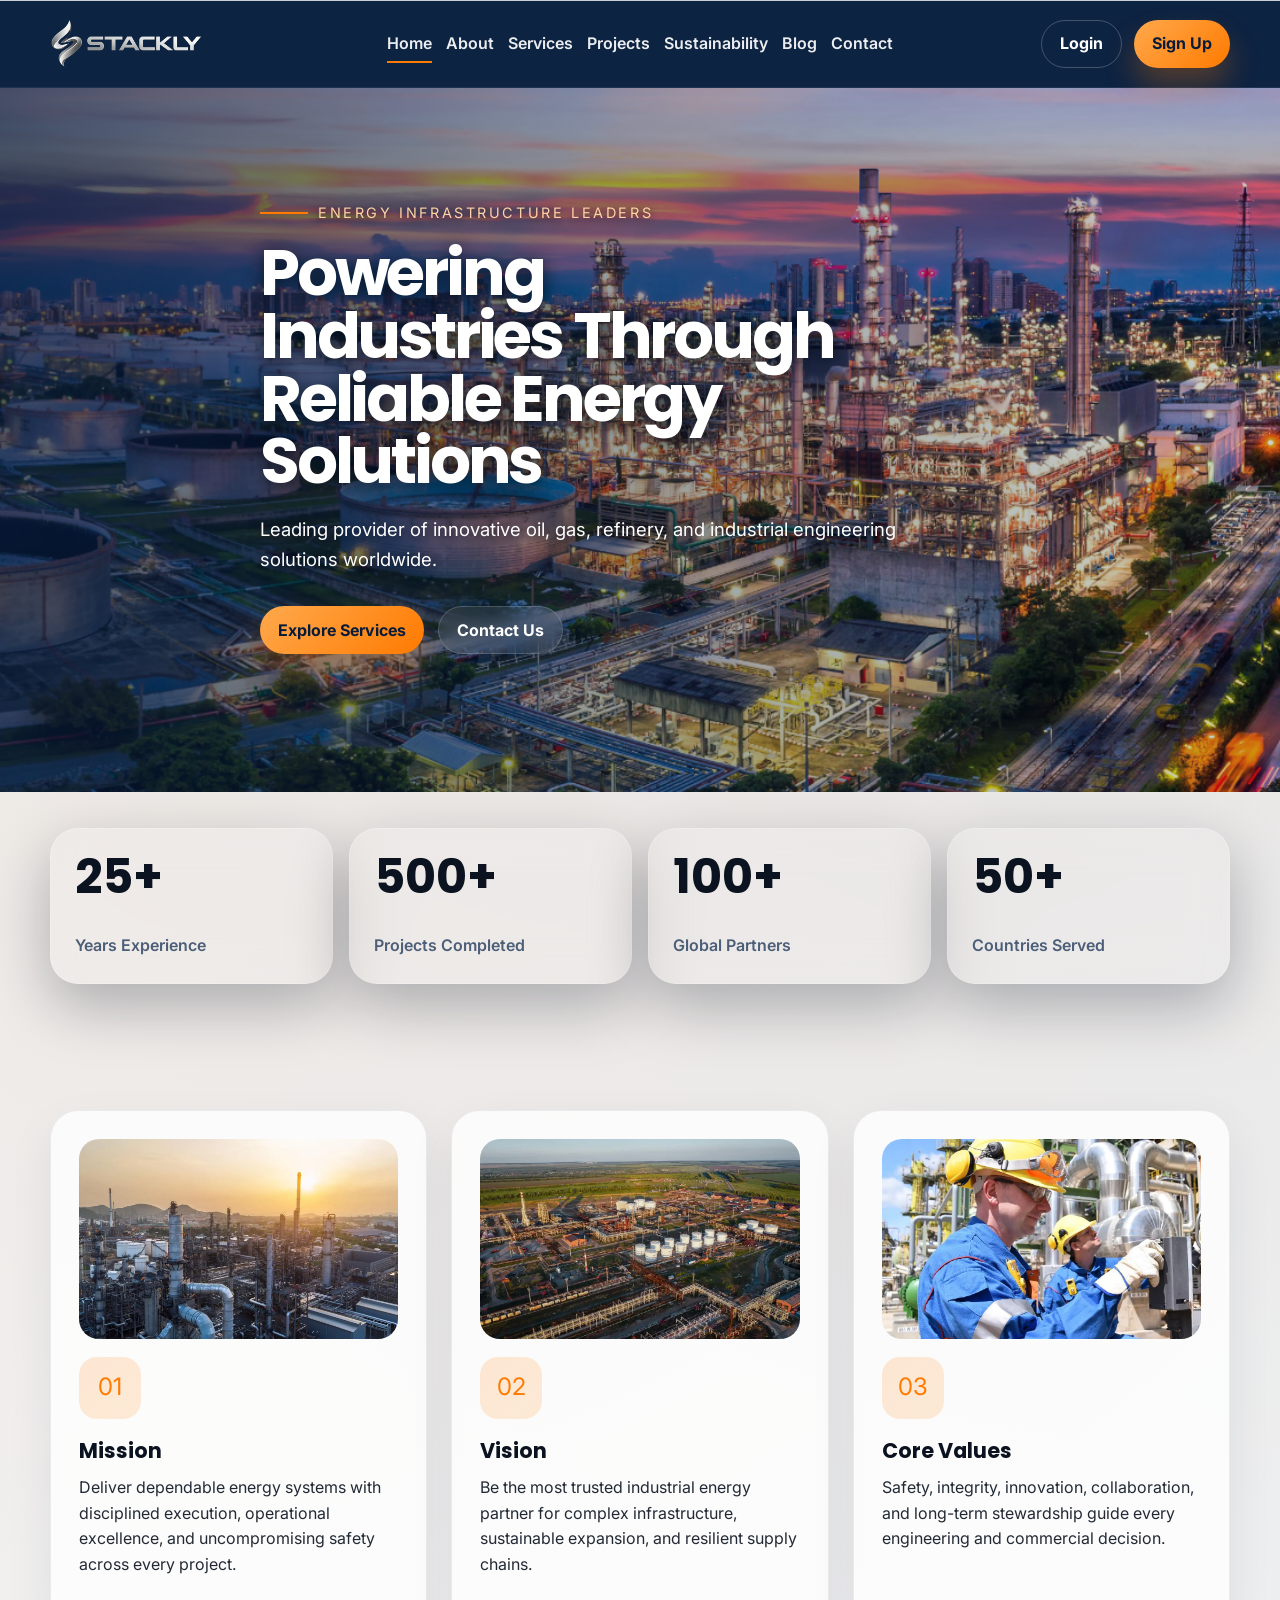
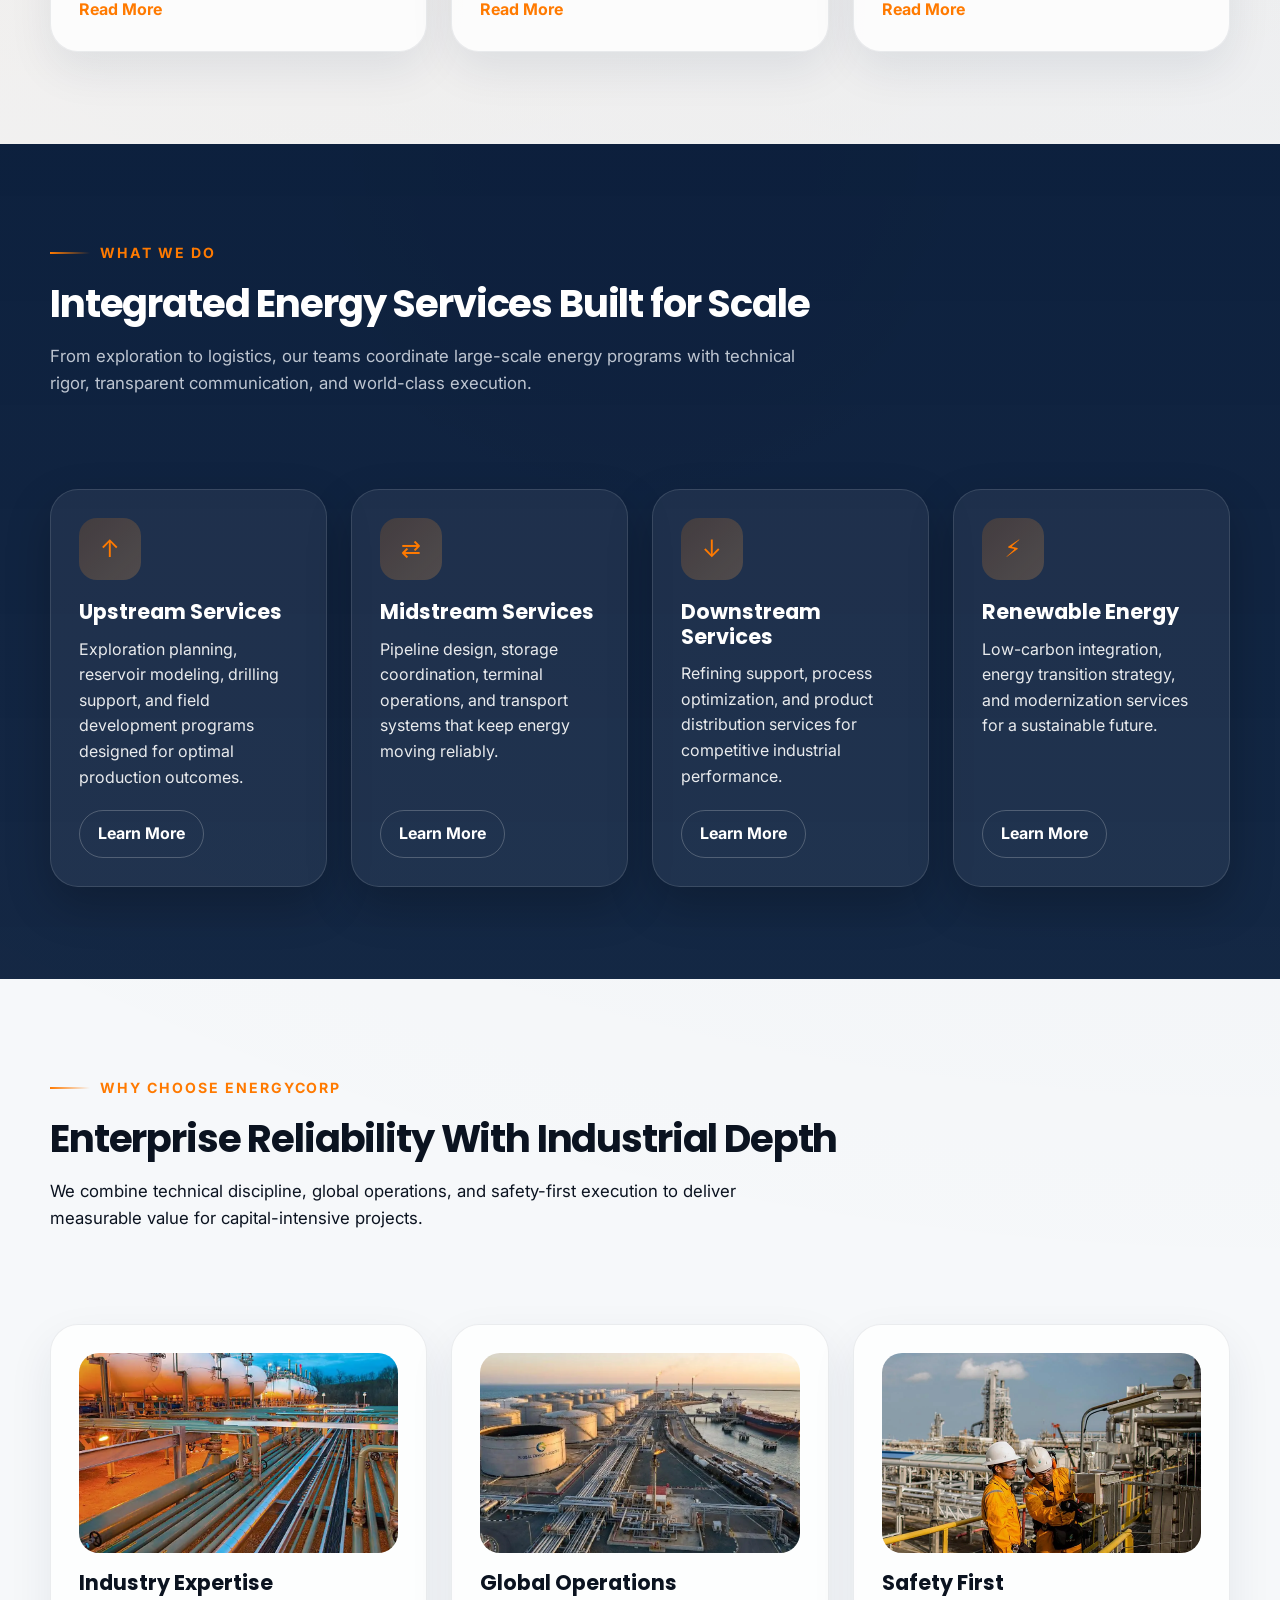
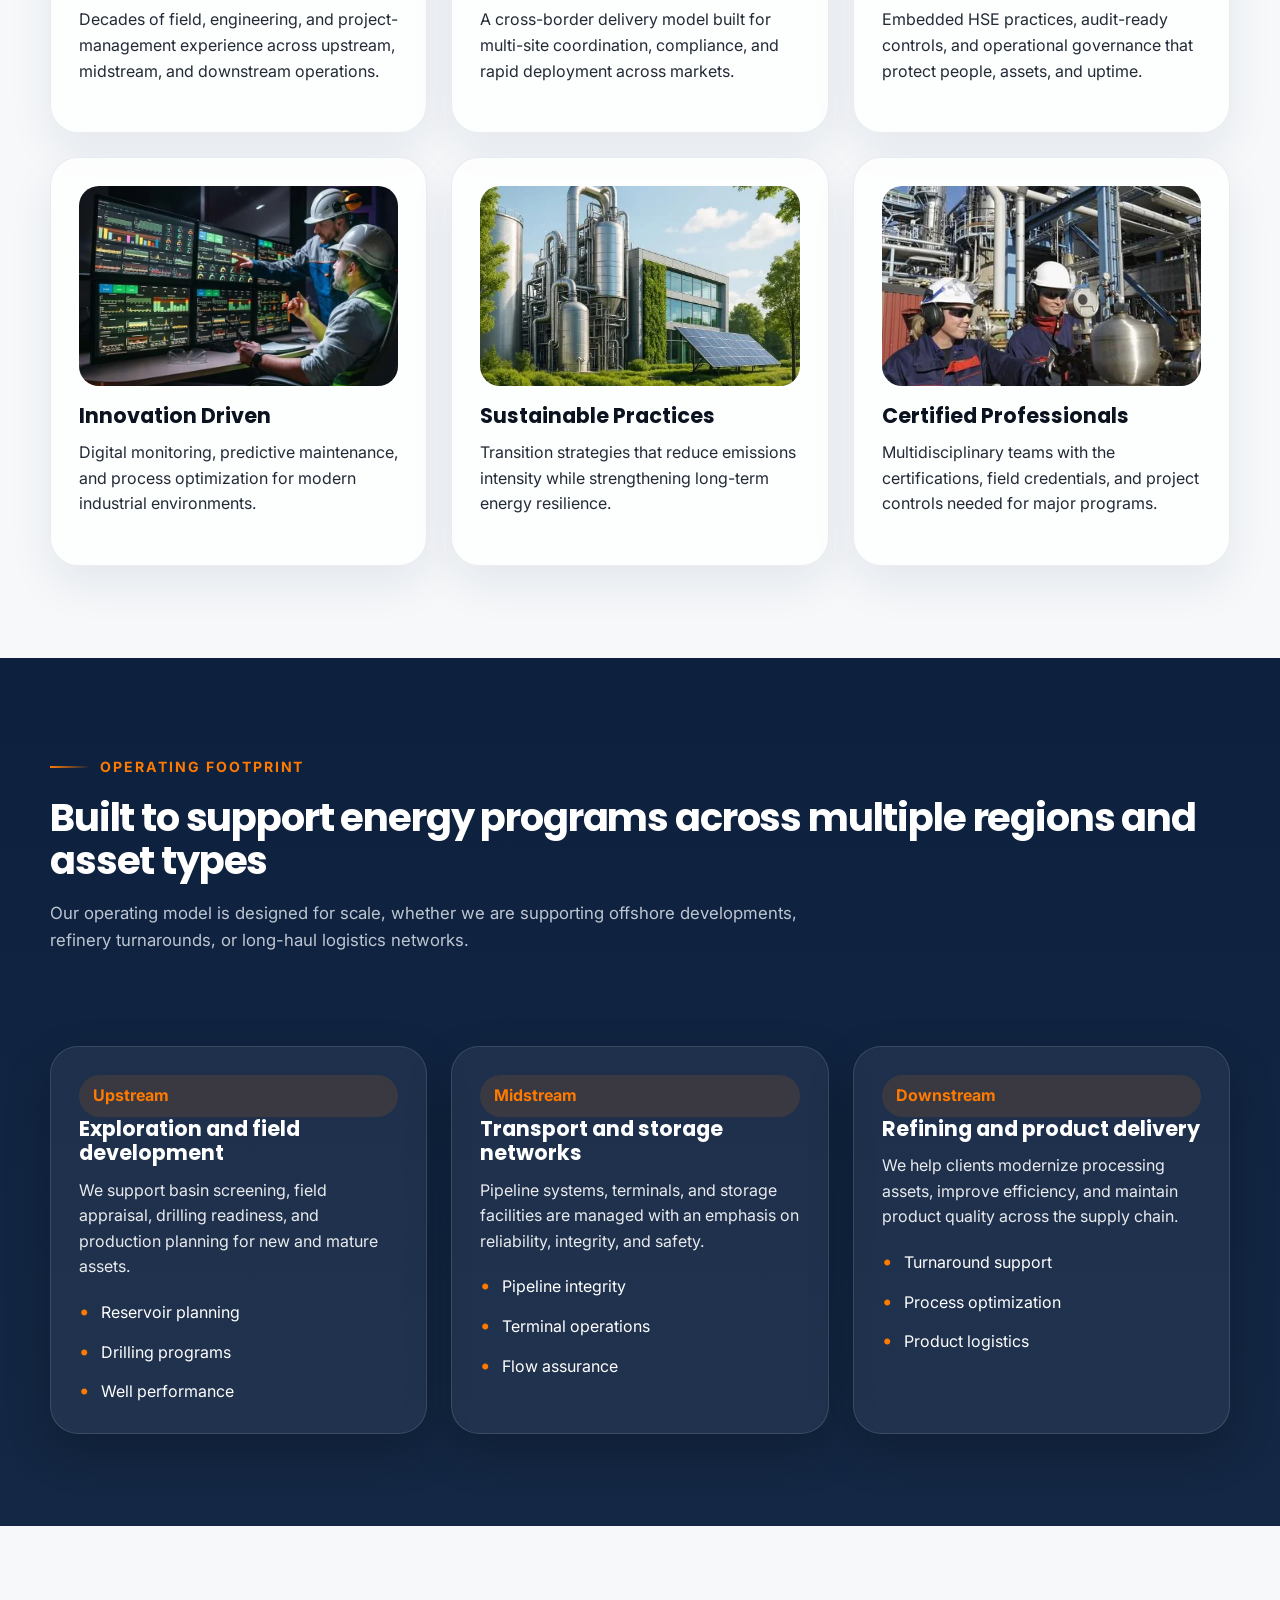
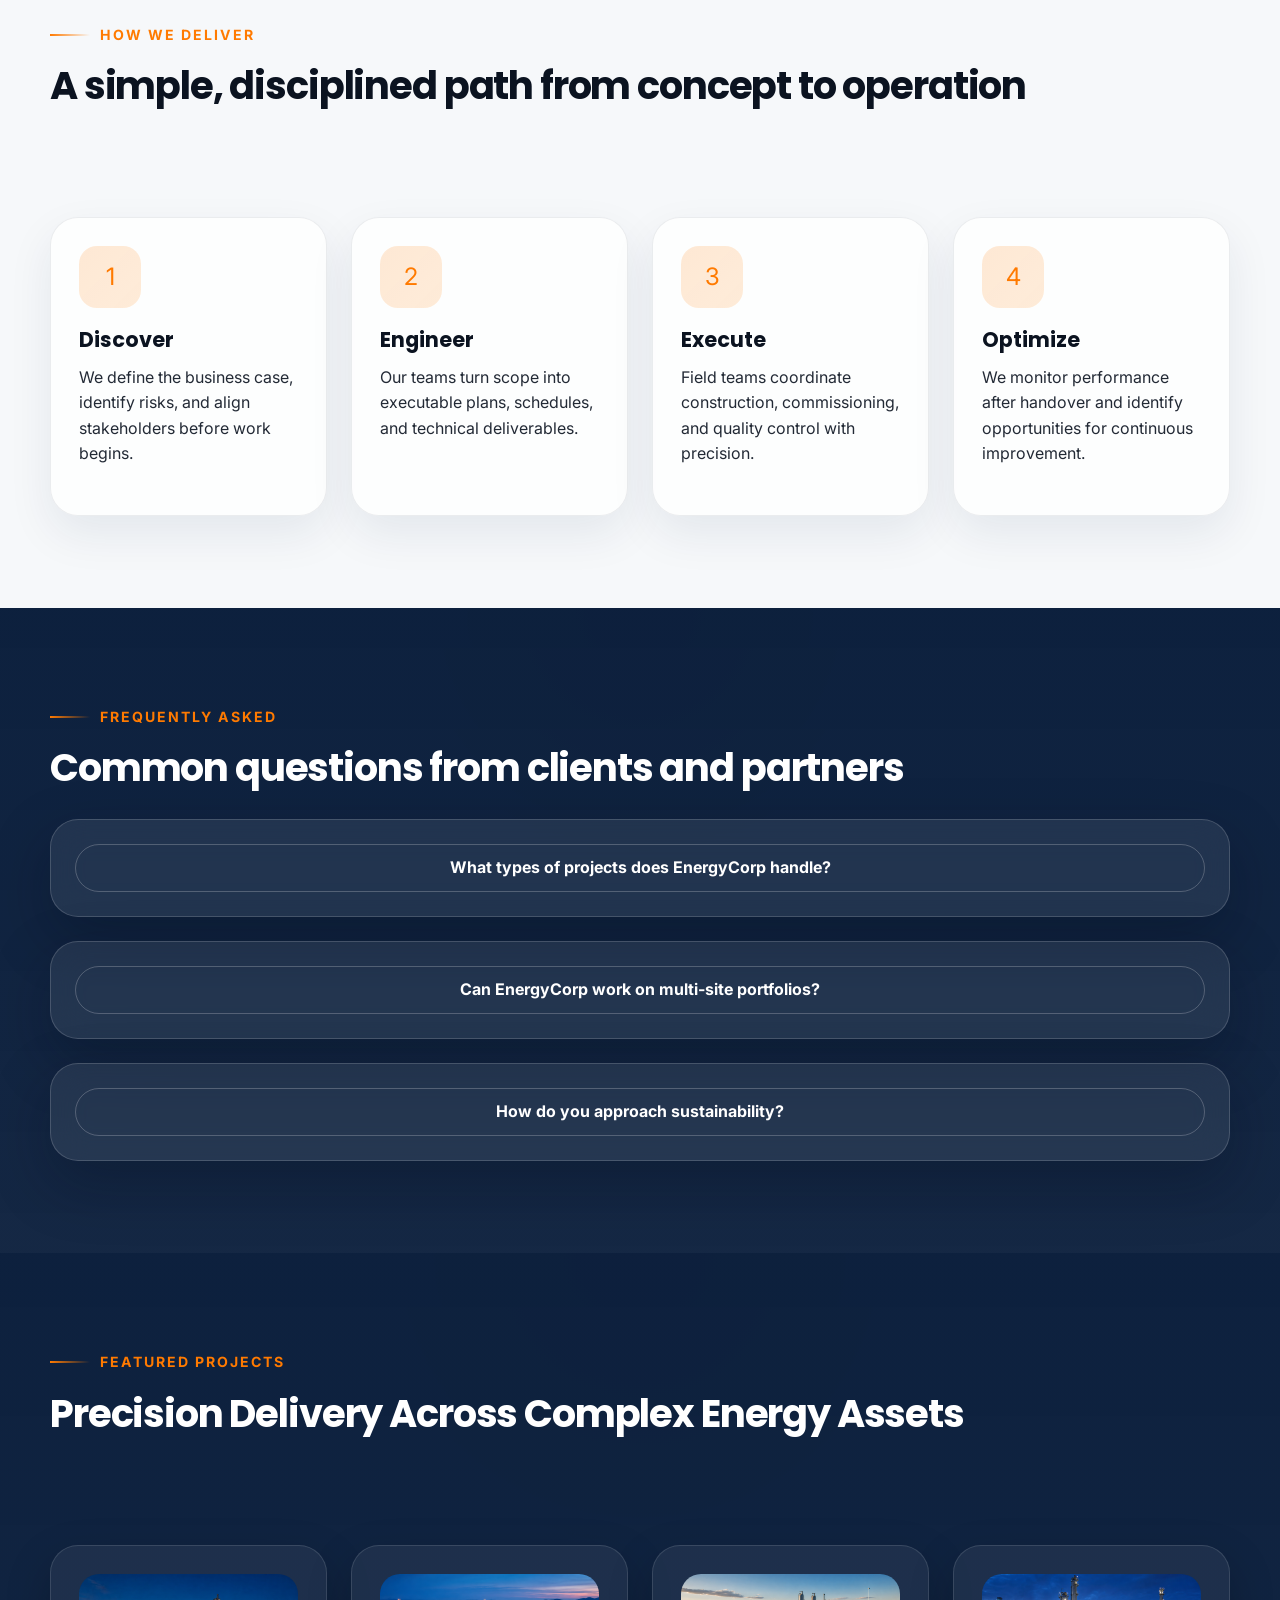
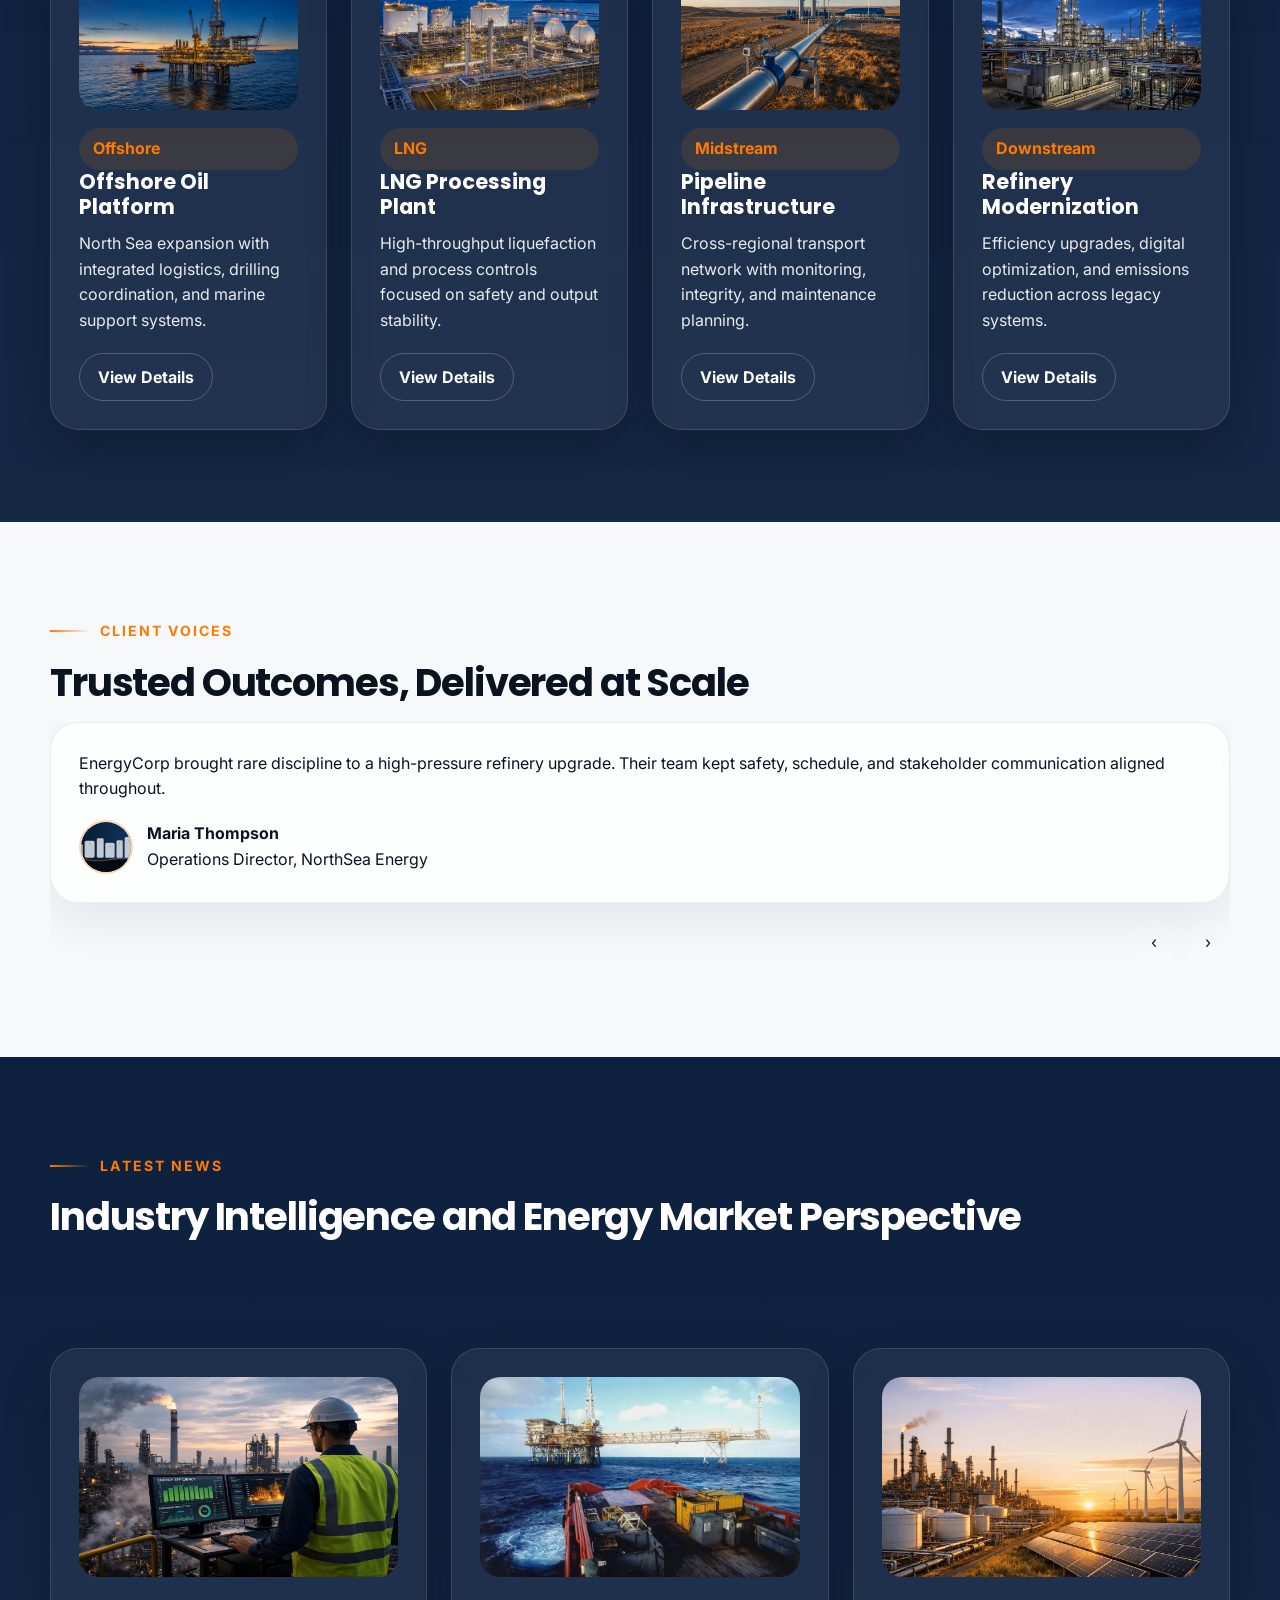
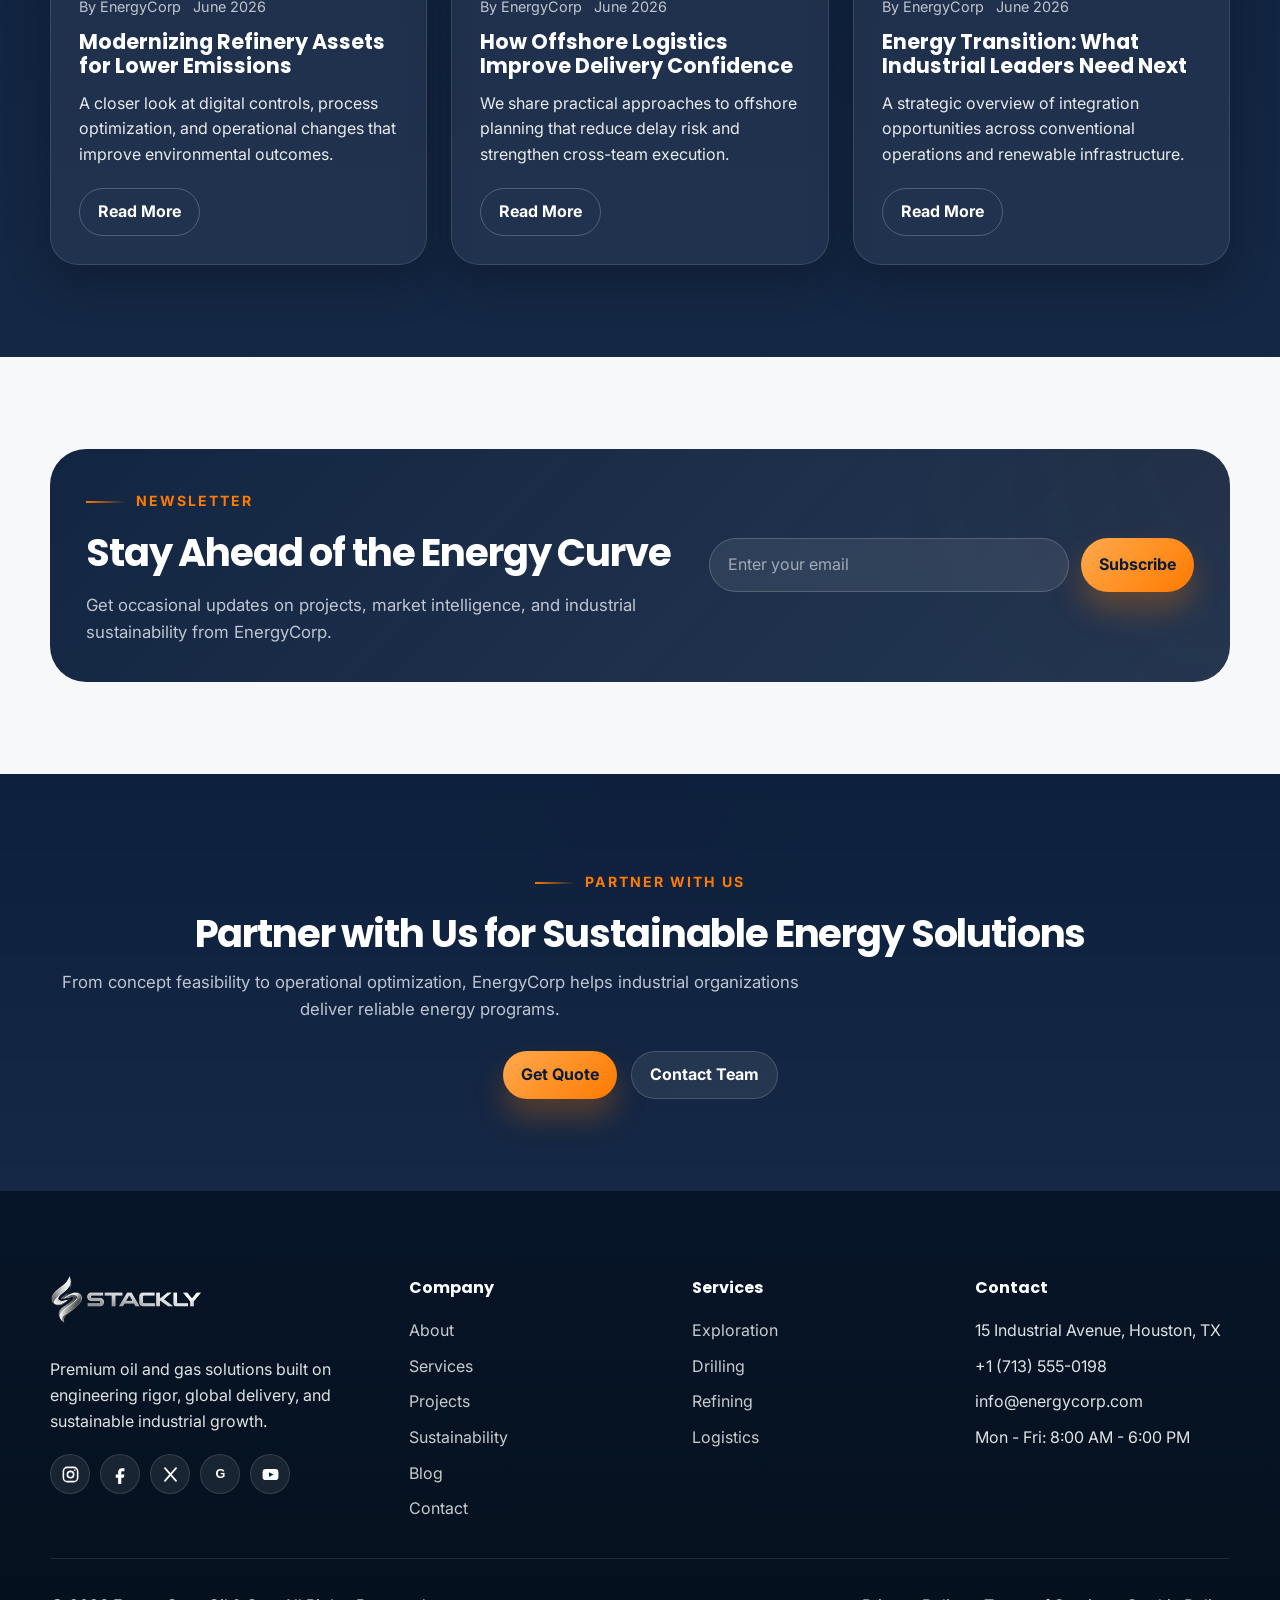
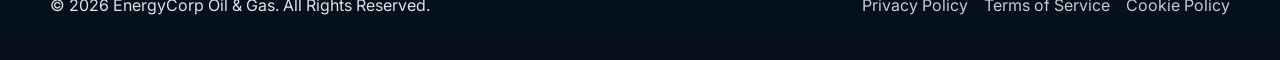
==== commit 7b1af772: "completed" ====
--- a/index.html
+++ b/index.html
@@ -457,19 +457,21 @@
         <div>
           <h4>Company</h4>
           <ul>
-            <li><a href="about.html">About Us</a></li>
-            <li><a href="#">Careers</a></li>
-            <li><a href="sustainability.html">Sustainability</a></li>
-            <li><a href="blog.html">News</a></li>
+            <li><a href="http://127.0.0.1:5500/about.html">About</a></li>
+            <li><a href="http://127.0.0.1:5500/services.html">Services</a></li>
+            <li><a href="http://127.0.0.1:5500/projects.html">Projects</a></li>
+            <li><a href="http://127.0.0.1:5500/sustainability.html">Sustainability</a></li>
+            <li><a href="http://127.0.0.1:5500/blog.html">Blog</a></li>
+            <li><a href="http://127.0.0.1:5500/contact.html">Contact</a></li>
           </ul>
         </div>
         <div>
           <h4>Services</h4>
           <ul>
-            <li><a href="services.html">Exploration</a></li>
-            <li><a href="services.html">Drilling</a></li>
-            <li><a href="services.html">Refining</a></li>
-            <li><a href="services.html">Logistics</a></li>
+            <li><a href="404.html">Exploration</a></li>
+            <li><a href="404.html">Drilling</a></li>
+            <li><a href="404.html">Refining</a></li>
+            <li><a href="404.html">Logistics</a></li>
           </ul>
         </div>
         <div>
--- a/css/style.css
+++ b/css/style.css
@@ -29,6 +29,7 @@
 
 html {
   scroll-behavior: smooth;
+  overflow-x: clip;
 }
 
 body {
@@ -43,6 +44,10 @@
   overflow-x: hidden;
 }
 
+body.nav-open {
+  overflow: hidden;
+}
+
 body.page-loading {
   overflow: hidden;
 }
@@ -62,6 +67,7 @@
 textarea,
 select {
   font: inherit;
+  min-width: 0;
 }
 
 button {
@@ -266,12 +272,43 @@
   display: none;
   align-items: center;
   justify-content: center;
+  position: relative;
   width: 48px;
   height: 48px;
   border-radius: 14px;
   color: var(--text);
   background: rgba(255, 255, 255, 0.08);
   border: 1px solid rgba(255, 255, 255, 0.15);
+  font-size: 0;
+}
+
+.nav-toggle::before,
+.nav-toggle::after {
+  content: '';
+  position: absolute;
+  width: 21px;
+  height: 2px;
+  border-radius: 999px;
+  background: currentColor;
+  transition: transform var(--ease), box-shadow var(--ease);
+}
+
+.nav-toggle::before {
+  transform: translateY(-7px);
+  box-shadow: 0 7px 0 currentColor;
+}
+
+.nav-toggle::after {
+  transform: translateY(7px);
+}
+
+body.nav-open .nav-toggle::before {
+  transform: rotate(45deg);
+  box-shadow: 0 0 0 transparent;
+}
+
+body.nav-open .nav-toggle::after {
+  transform: rotate(-45deg);
 }
 
 .hero {
@@ -1106,6 +1143,105 @@
   z-index: 2;
 }
 
+.contact-card {
+  width: 100%;
+  padding: 34px;
+  border-radius: 24px;
+  color: #17243d;
+  background: linear-gradient(180deg, rgba(255, 255, 255, 0.96), rgba(244, 248, 252, 0.94));
+  border: 1px solid rgba(8, 28, 58, 0.1);
+  box-shadow: 0 24px 70px rgba(8, 28, 58, 0.16);
+}
+
+.contact-card:hover {
+  color: #17243d;
+  background: linear-gradient(180deg, rgba(255, 255, 255, 0.98), rgba(244, 248, 252, 0.96));
+  border-color: rgba(255, 122, 0, 0.28);
+  transform: none;
+}
+
+.contact-card .section-eyebrow {
+  margin-bottom: 18px;
+}
+
+.contact-card .auth-card__title {
+  margin: 0 0 24px;
+  max-width: 16ch;
+  font-family: 'Poppins', system-ui, sans-serif;
+  font-size: clamp(1.7rem, 2.4vw, 2.45rem);
+  line-height: 1.08;
+  color: #10213b;
+}
+
+.contact-card .auth-form {
+  display: grid;
+  grid-template-columns: repeat(2, minmax(0, 1fr));
+  gap: 16px 18px;
+}
+
+.contact-card .field {
+  display: grid;
+  gap: 7px;
+}
+
+.contact-card .field--full,
+.contact-card .btn--full,
+.contact-card .form-message {
+  grid-column: 1 / -1;
+}
+
+.contact-card label {
+  color: #263552;
+  font-weight: 800;
+  font-size: 0.94rem;
+}
+
+.contact-card .input-wrap input,
+.contact-card .input-wrap textarea {
+  width: 100%;
+  min-height: 52px;
+  padding: 0 16px;
+  border: 1px solid #d6dfeb;
+  border-radius: 14px;
+  color: #17243d;
+  background: #ffffff;
+  box-shadow: inset 0 1px 0 rgba(255, 255, 255, 0.9);
+  outline: none;
+  transition: border-color var(--ease), box-shadow var(--ease);
+}
+
+.contact-card .input-wrap textarea {
+  min-height: 132px;
+  padding-top: 14px;
+  resize: vertical;
+}
+
+.contact-card .input-wrap input::placeholder,
+.contact-card .input-wrap textarea::placeholder {
+  color: #79869a;
+}
+
+.contact-card .input-wrap input:focus,
+.contact-card .input-wrap textarea:focus {
+  border-color: #15938b;
+  box-shadow: 0 0 0 4px rgba(21, 147, 139, 0.12);
+}
+
+.contact-card .field-error {
+  min-height: 18px;
+  color: #d64545;
+  font-size: 0.86rem;
+}
+
+.contact-card .btn--full {
+  min-height: 54px;
+  margin-top: 4px;
+  border-radius: 16px;
+  color: #ffffff;
+  background: linear-gradient(90deg, #15938b, #2f6df6);
+  box-shadow: 0 16px 34px rgba(24, 103, 189, 0.2);
+}
+
 .site-loader {
   position: fixed;
   inset: 0;
--- a/css/responsive.css
+++ b/css/responsive.css
@@ -1,4 +1,17 @@
 @media (max-width: 1120px) {
+  .container {
+    width: min(calc(100% - 28px), var(--container));
+  }
+
+  .site-header__inner,
+  .hero__grid,
+  .newsletter__inner,
+  .footer__grid,
+  .grid,
+  .contact-card .auth-form {
+    min-width: 0;
+  }
+
   .hero__grid,
   .newsletter__inner,
   .footer__grid {
@@ -22,11 +35,12 @@
   .site-header__inner {
     display: flex;
     justify-content: space-between;
+    gap: 12px;
   }
 
   .site-nav {
     position: fixed;
-    inset: 86px 0 auto 0;
+    inset: 76px 0 auto 0;
     display: grid;
     gap: 0;
     background: rgba(8, 28, 58, 0.98);
@@ -37,7 +51,7 @@
     transition: transform 260ms ease, opacity 260ms ease;
     padding: 20px 16px 24px;
     backdrop-filter: blur(16px);
-    max-height: calc(100svh - 86px);
+    max-height: calc(100svh - 76px);
     overflow: auto;
   }
 
@@ -53,12 +67,25 @@
   }
 
   .site-nav__links a {
-    padding: 16px 0;
+    padding: 14px 0;
     border-bottom: 1px solid rgba(255, 255, 255, 0.08);
   }
 
   .nav-actions {
+    display: grid;
+    grid-template-columns: 1fr;
+    gap: 10px;
+    width: 100%;
+    max-width: 240px;
+    margin-inline: auto;
+    justify-self: center;
+    justify-content: center;
+    justify-items: center;
     padding-top: 16px;
+  }
+
+  .nav-actions .btn {
+    width: 100%;
   }
 
   .nav-toggle {
@@ -72,12 +99,16 @@
     grid-template-columns: 1fr;
   }
 
+  .contact-card .auth-form {
+    grid-template-columns: 1fr;
+  }
+
   .hero__content {
-    padding: 124px 0 76px;
+    padding: 116px 0 70px;
   }
 
   .hero__title {
-    max-width: 12ch;
+    max-width: 14ch;
   }
 
   .hero__stats {
@@ -90,8 +121,12 @@
 }
 
 @media (max-width: 680px) {
+  .container {
+    width: min(calc(100% - 24px), var(--container));
+  }
+
   .section {
-    padding: 74px 0;
+    padding: 64px 0;
   }
 
   .site-header__inner {
@@ -99,7 +134,7 @@
   }
 
   .brand__logo {
-    width: 132px;
+    width: 124px;
   }
 
   .hero {
@@ -107,7 +142,25 @@
   }
 
   .hero__content {
-    padding: 104px 0 58px;
+    padding: 96px 0 54px;
+  }
+
+  .hero__eyebrow,
+  .section-eyebrow {
+    letter-spacing: 0.1em;
+    font-size: 0.78rem;
+  }
+
+  .hero__eyebrow::before,
+  .section-eyebrow::before {
+    width: 28px;
+  }
+
+  .hero__title,
+  .page-intro__title,
+  .section-title {
+    letter-spacing: -0.035em;
+    overflow-wrap: anywhere;
   }
 
   .hero__grid,
@@ -122,6 +175,16 @@
     align-items: stretch;
   }
 
+  .btn {
+    width: 100%;
+    min-height: 46px;
+    padding-inline: 16px;
+  }
+
+  .nav-actions .btn {
+    width: 100%;
+  }
+
   .hero__stats {
     grid-template-columns: 1fr;
   }
@@ -141,7 +204,56 @@
   }
 
   .page-intro {
-    padding: 118px 0 60px;
+    padding: 110px 0 54px;
+  }
+
+  .feature-card,
+  .service-card,
+  .project-card,
+  .news-card,
+  .value-card,
+  .team-card,
+  .timeline-card,
+  .testimonial-card,
+  .glass-card,
+  .stat-card {
+    padding: 20px;
+    border-radius: 20px;
+  }
+
+  .project-media,
+  .news-media,
+  .blog-media,
+  .service-media,
+  .feature-media {
+    border-radius: 16px;
+    margin-bottom: 14px;
+  }
+
+  .newsletter {
+    border-radius: 24px;
+  }
+
+  .newsletter__inner {
+    padding: 24px 18px;
+  }
+
+  .newsletter__form input {
+    flex-basis: auto;
+    width: 100%;
+  }
+
+  .contact-card {
+    padding: 24px 18px;
+    border-radius: 20px;
+  }
+
+  .contact-card .auth-form {
+    gap: 12px;
+  }
+
+  .contact-card .auth-card__title {
+    max-width: none;
   }
 
   .scroll-top {
@@ -149,3 +261,99 @@
     bottom: 14px;
   }
 }
+
+@media (max-width: 480px) {
+  .container {
+    width: min(calc(100% - 20px), var(--container));
+  }
+
+  .site-header__inner {
+    min-height: 70px;
+  }
+
+  .site-nav {
+    top: 70px;
+    max-height: calc(100svh - 70px);
+    padding: 16px 12px 20px;
+  }
+
+  .brand__logo {
+    width: 112px;
+  }
+
+  .nav-toggle {
+    width: 42px;
+    height: 42px;
+    border-radius: 12px;
+  }
+
+  .nav-actions {
+    grid-template-columns: 1fr;
+  }
+
+  .nav-actions .btn {
+    width: min(100%, 210px);
+  }
+
+  .hero__content {
+    padding: 88px 0 46px;
+  }
+
+  .hero__subtitle,
+  .section-lead {
+    font-size: 0.98rem;
+  }
+
+  .section {
+    padding: 54px 0;
+  }
+
+  .page-intro {
+    padding: 96px 0 46px;
+  }
+
+  .footer__top {
+    padding: 56px 0 28px;
+  }
+
+  .footer__bottom-inner,
+  .footer__legal,
+  .social-row {
+    justify-content: center;
+    text-align: center;
+  }
+
+  .timeline-card {
+    gap: 16px;
+  }
+
+  .contact-card {
+    padding: 20px 14px;
+  }
+
+  .contact-card .input-wrap input,
+  .contact-card .input-wrap textarea {
+    min-height: 48px;
+    border-radius: 12px;
+  }
+}
+
+@media (max-width: 360px) {
+  .hero__title,
+  .page-intro__title {
+    font-size: clamp(2rem, 13vw, 2.55rem);
+  }
+
+  .feature-card,
+  .service-card,
+  .project-card,
+  .news-card,
+  .value-card,
+  .team-card,
+  .timeline-card,
+  .testimonial-card,
+  .glass-card,
+  .stat-card {
+    padding: 16px;
+  }
+}
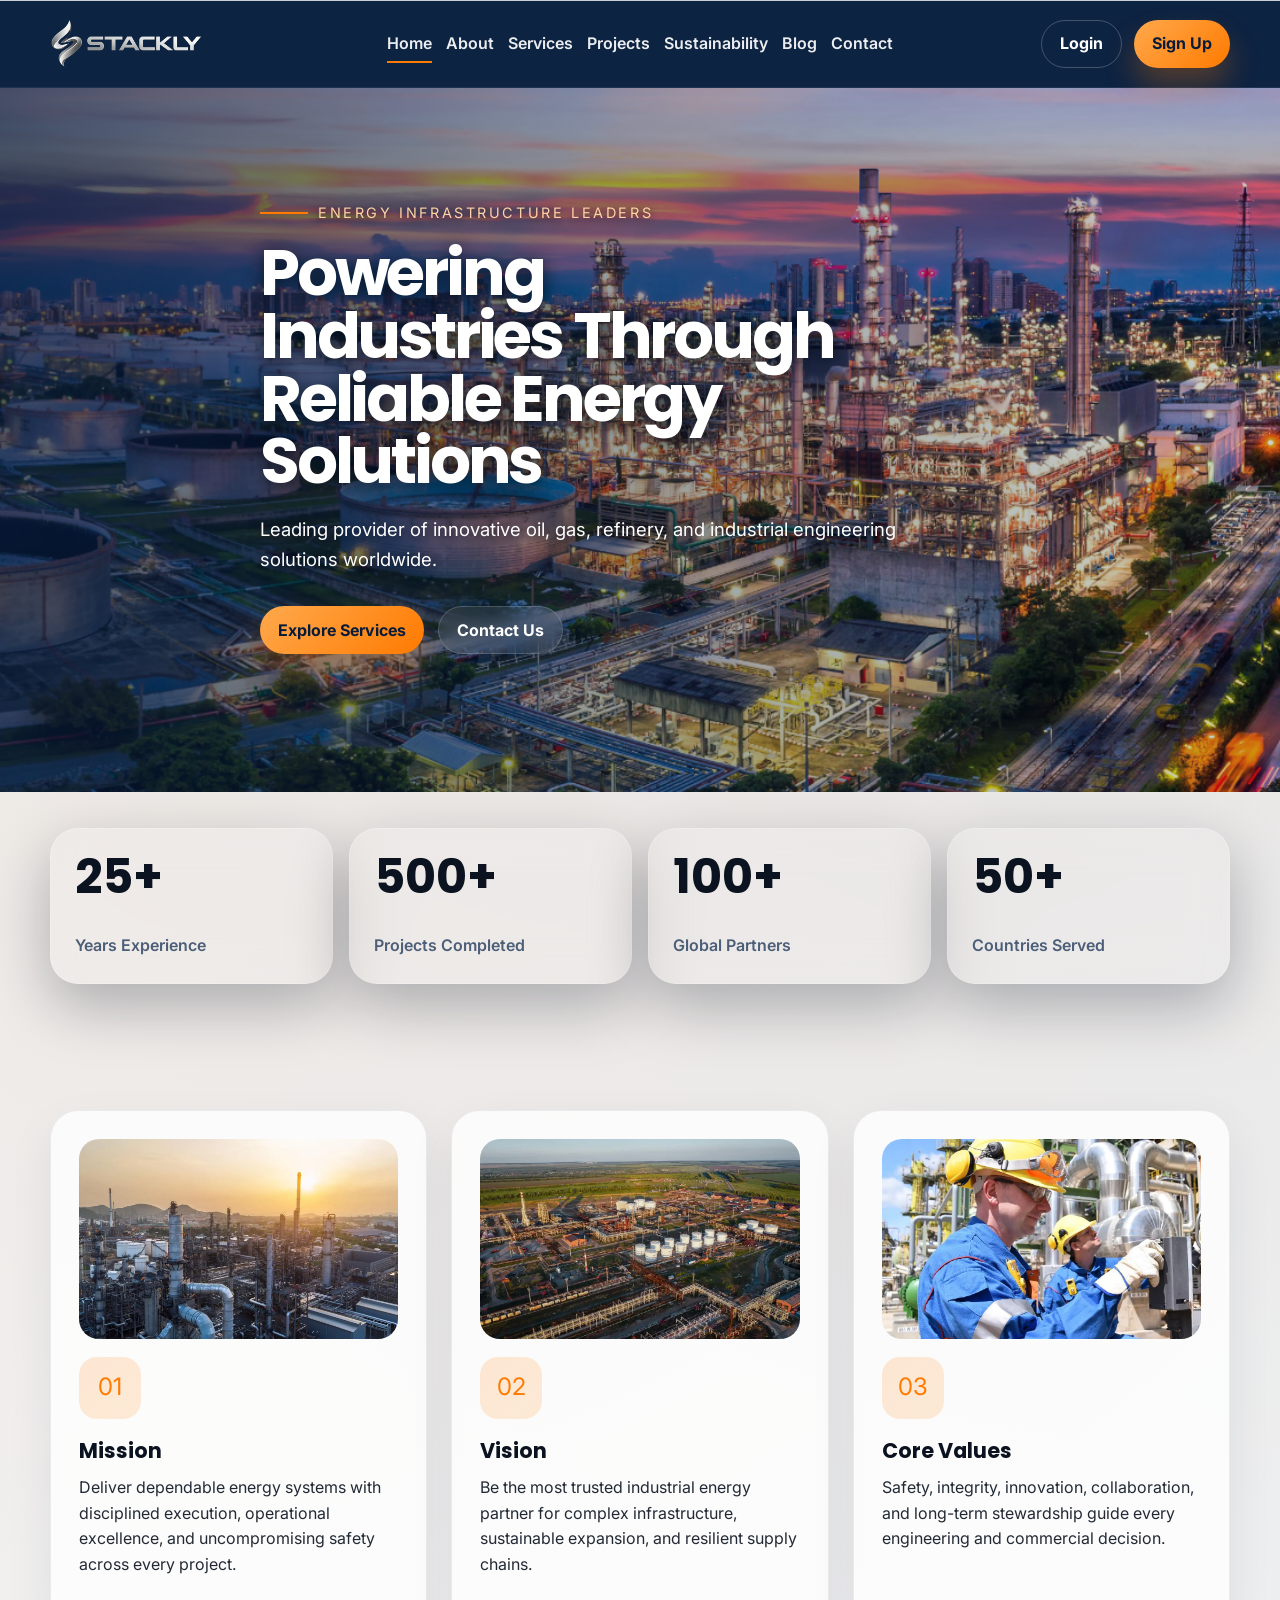
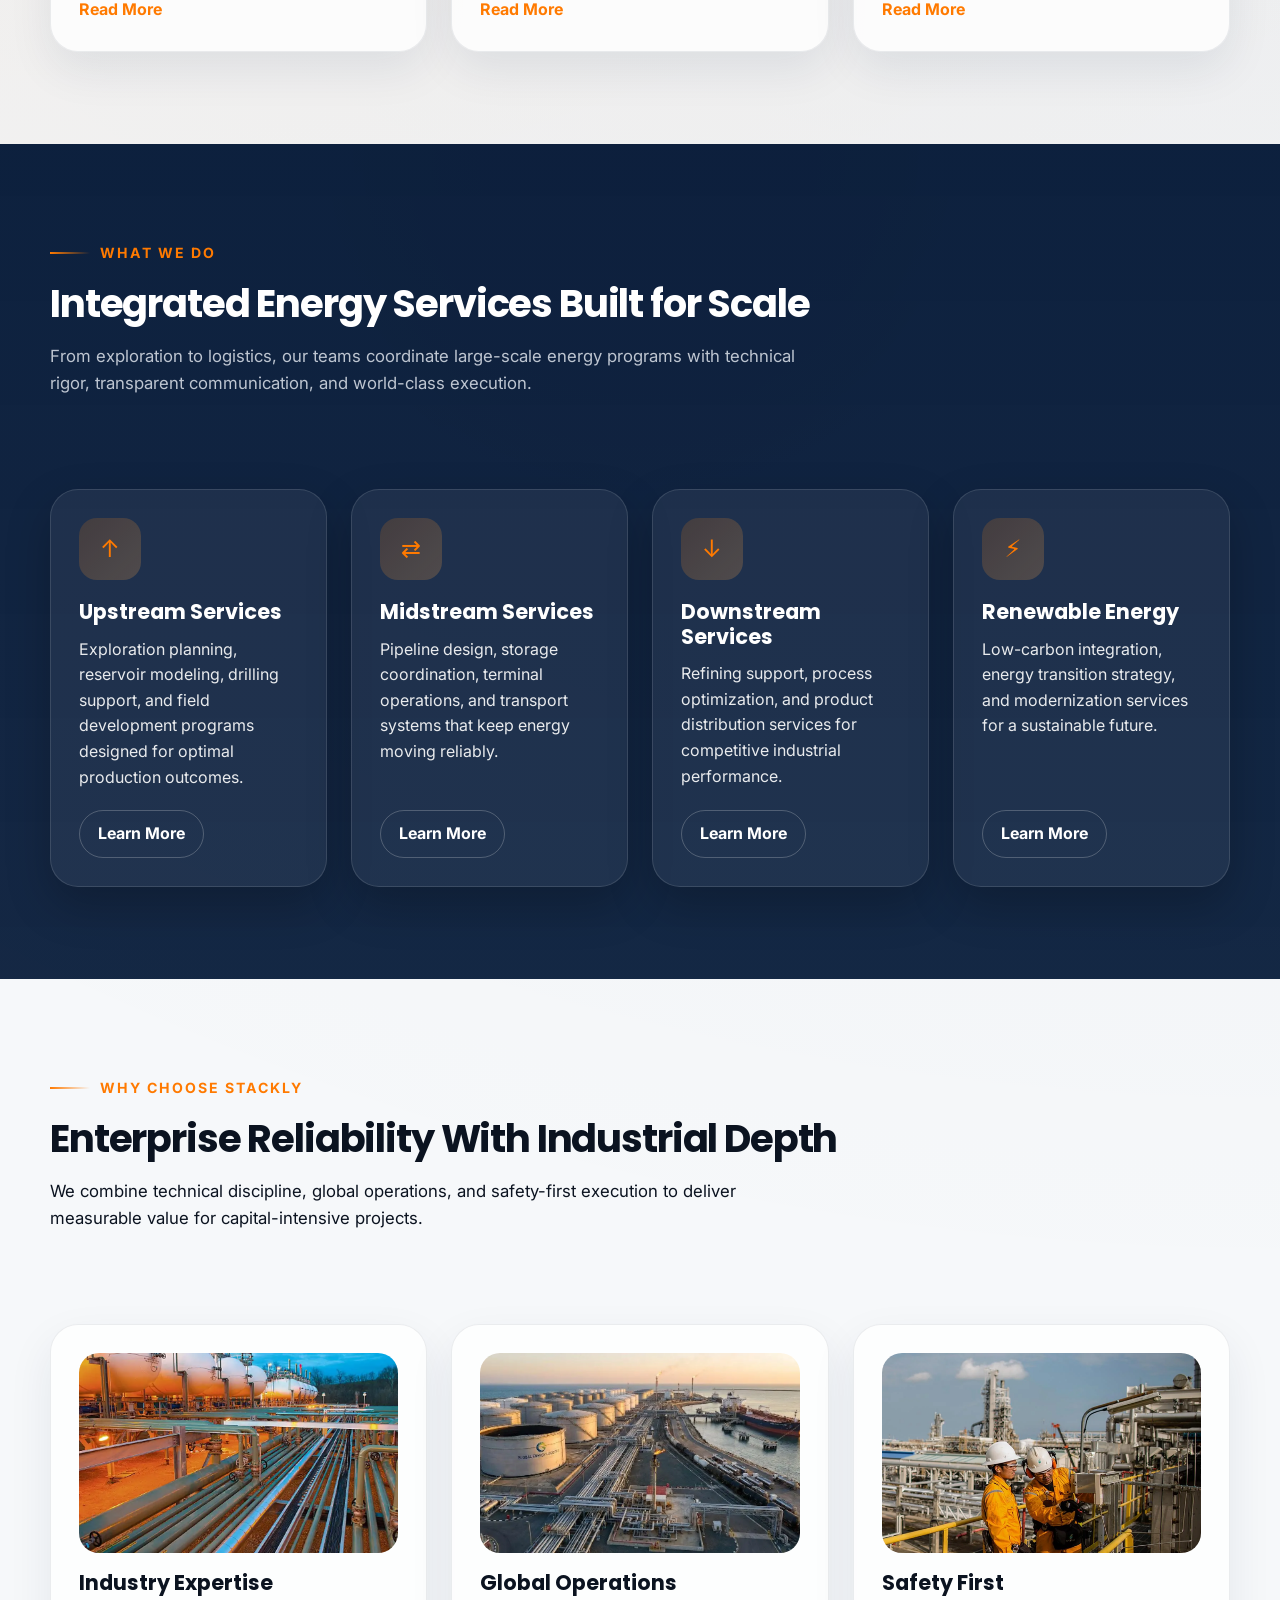
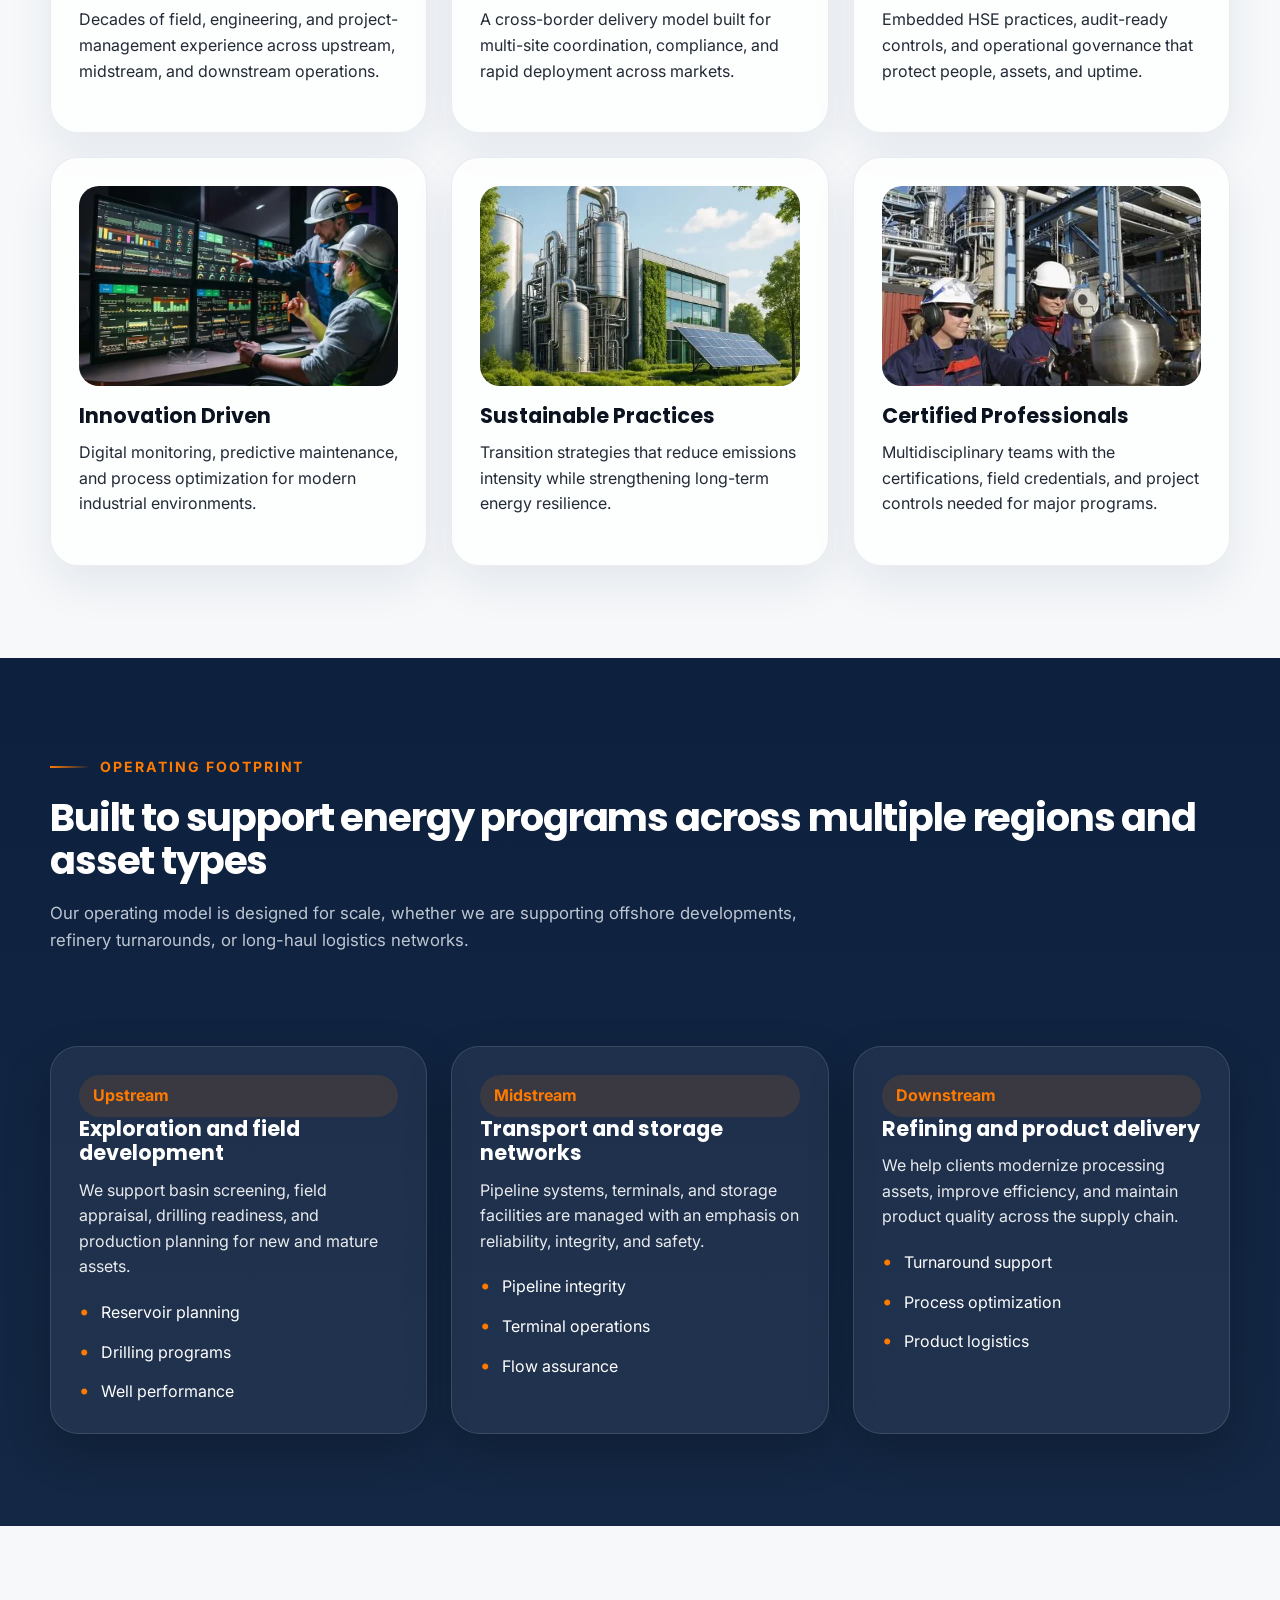
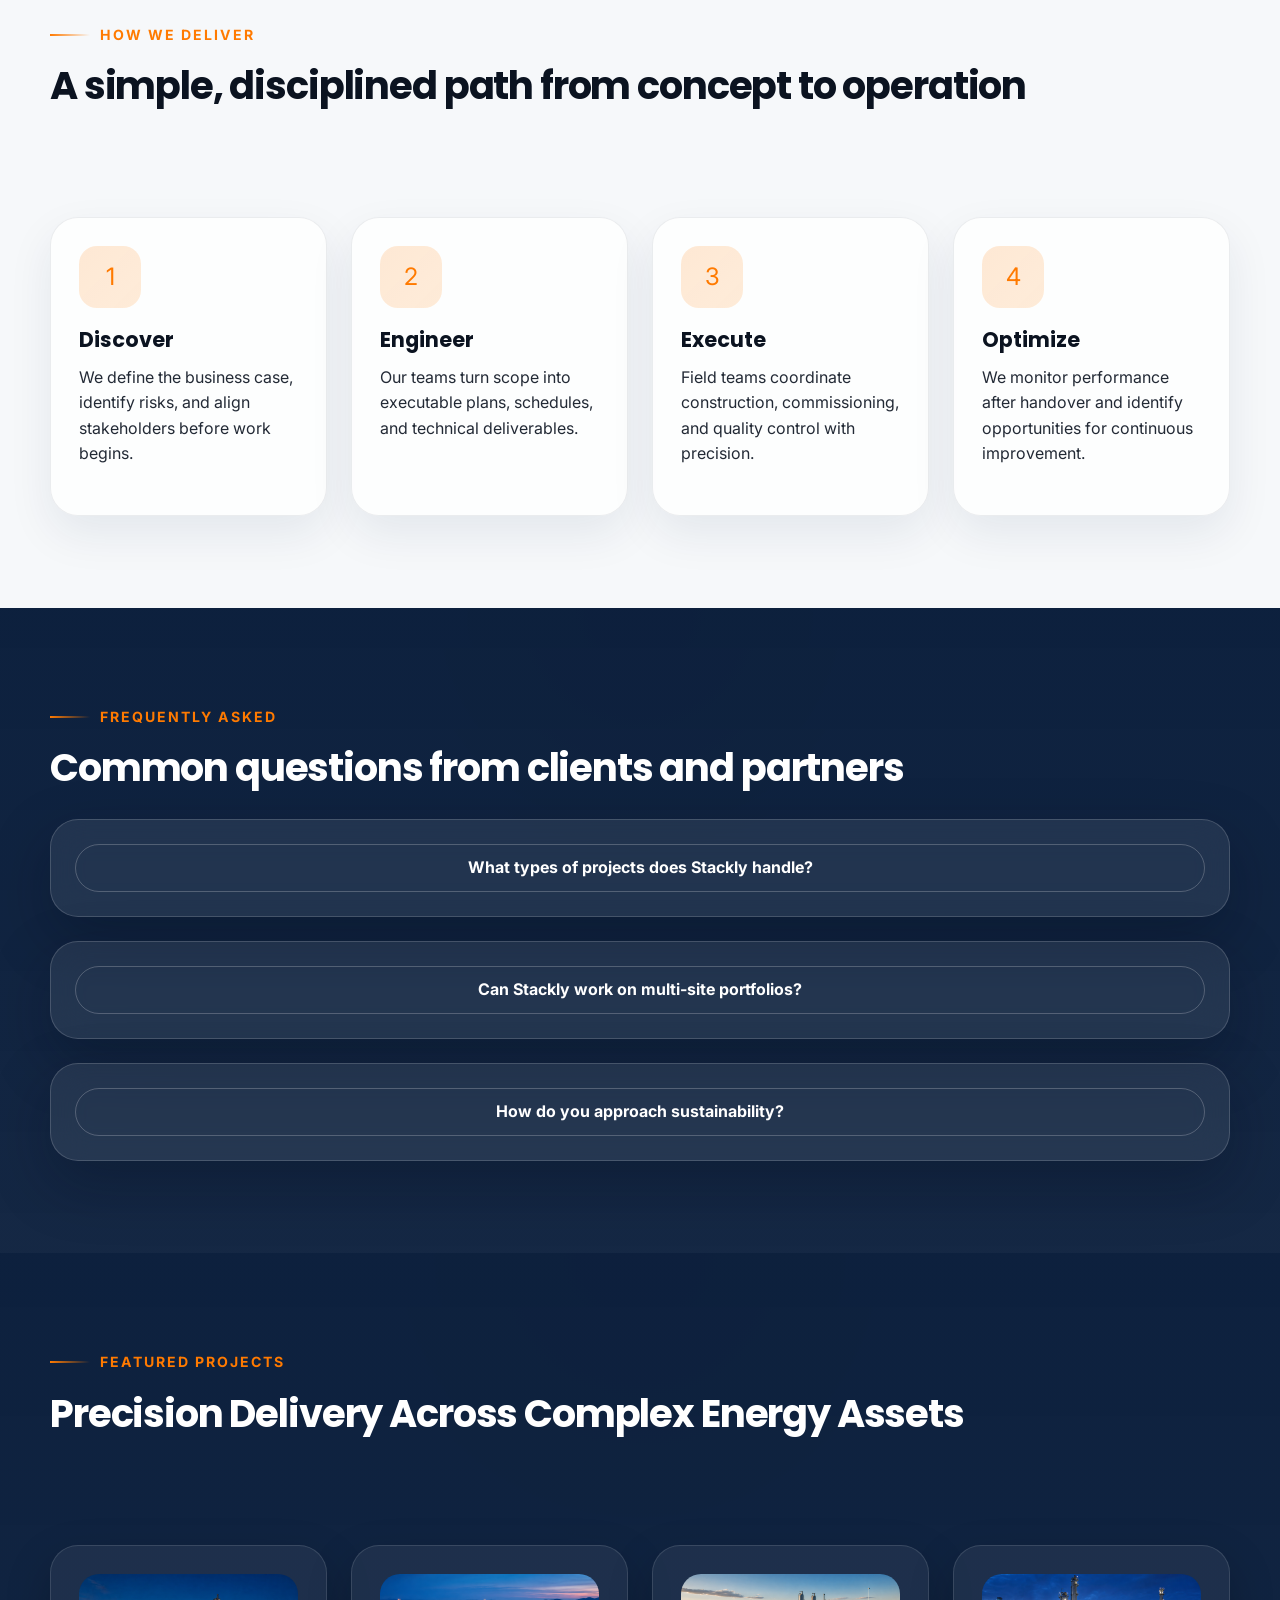
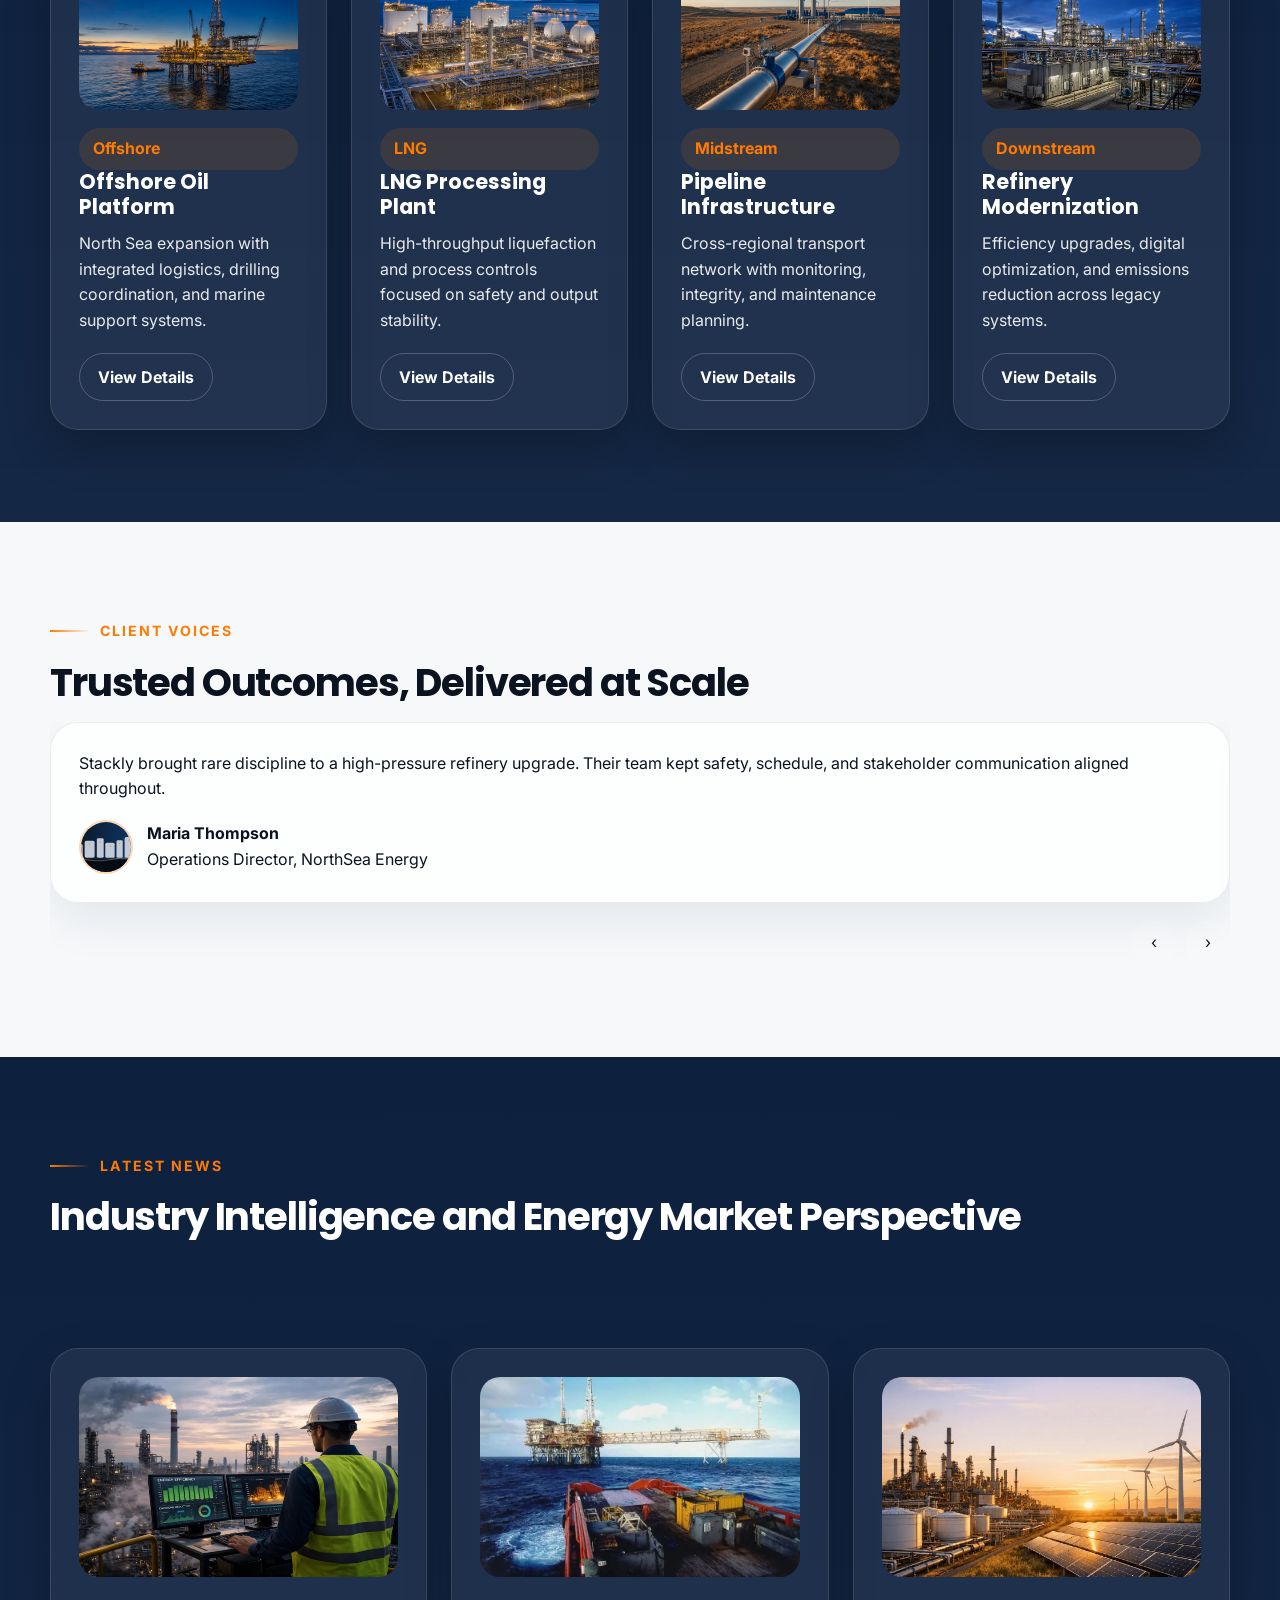
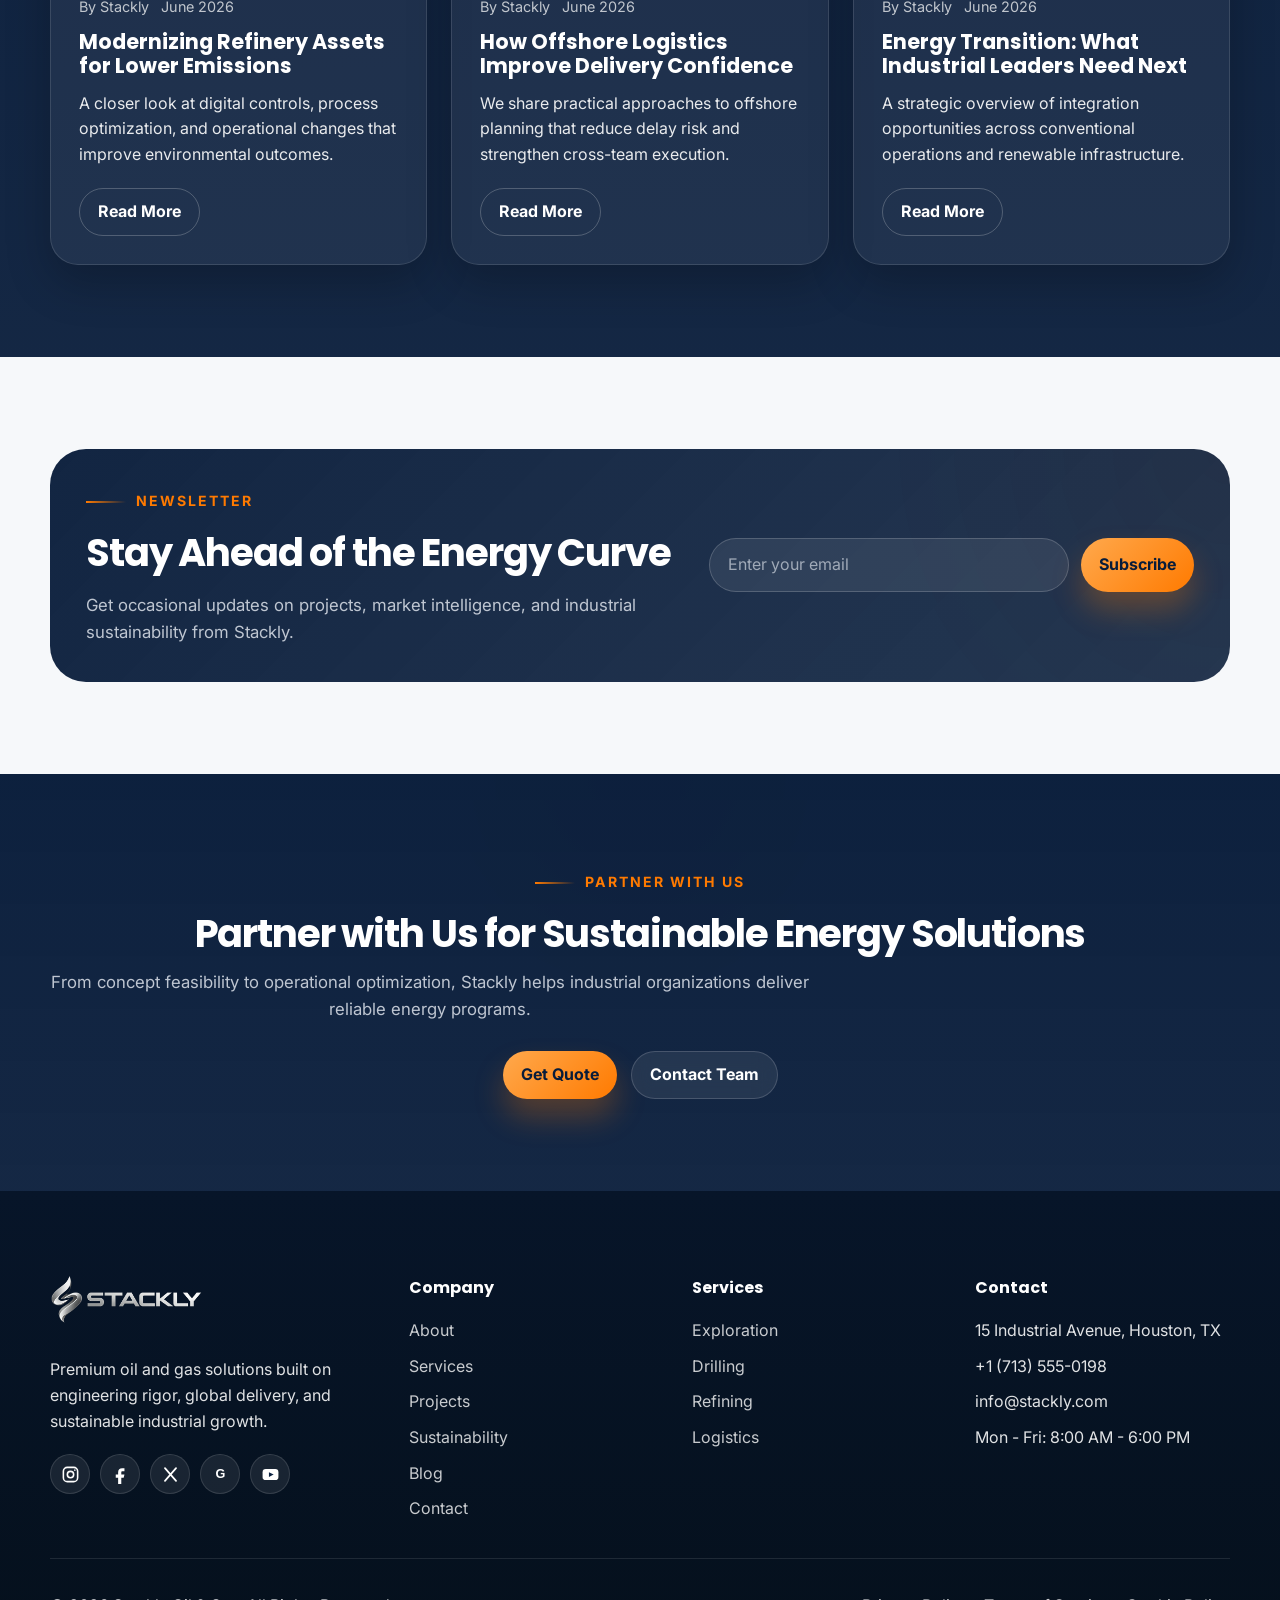
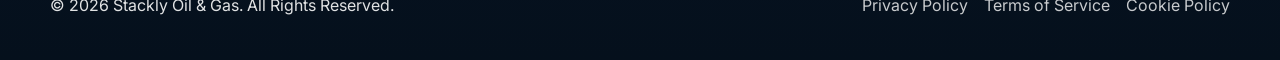
==== commit 997bb9b4: "complete" ====
--- a/index.html
+++ b/index.html
@@ -3,8 +3,8 @@
 <head>
   <meta charset="utf-8">
   <meta name="viewport" content="width=device-width, initial-scale=1">
-  <title>EnergyCorp Oil & Gas | Powering Industries Through Reliable Energy Solutions</title>
-  <meta name="description" content="EnergyCorp Oil & Gas delivers upstream, midstream, downstream, LNG, and renewable energy solutions with a Fortune 500 industrial presence.">
+  <title>Stackly Oil & Gas | Powering Industries Through Reliable Energy Solutions</title>
+  <meta name="description" content="Stackly Oil & Gas delivers upstream, midstream, downstream, LNG, and renewable energy solutions with a Fortune 500 industrial presence.">
   <link rel="stylesheet" href="css/style.css">
   <link rel="stylesheet" href="css/responsive.css">
 </head>
@@ -15,7 +15,7 @@
         <img class="brand__logo" src="Assets/logo stackly.webp" alt="Stackly">
       </div>
       <div class="loader-ring" aria-hidden="true"></div>
-      <p>Loading EnergyCorp experience...</p>
+      <p>Loading Stackly experience...</p>
     </div>
   </div>
 
@@ -50,7 +50,7 @@
   <main>
     <section class="hero">
       <div class="hero__media">
-        <img src="Assets/Hero_section_img.png" alt="EnergyCorp refinery at sunset">
+        <img src="Assets/Hero_section_img.png" alt="Stackly refinery at sunset">
       </div>
       <div class="hero__content">
         <div class="container hero__grid">
@@ -157,7 +157,7 @@
 
     <section class="section">
       <div class="container">
-        <div class="section-eyebrow">Why Choose EnergyCorp</div>
+        <div class="section-eyebrow">Why Choose Stackly</div>
         <h2 class="section-title text-dark">Enterprise Reliability With Industrial Depth</h2>
         <p class="section-lead text-dark">We combine technical discipline, global operations, and safety-first execution to deliver measurable value for capital-intensive projects.</p>
 
@@ -278,13 +278,13 @@
         <h2 class="section-title">Common questions from clients and partners</h2>
         <div class="grid" style="margin-top: 30px;">
           <article class="glass-card" data-reveal>
-            <button class="btn btn--ghost btn--full" type="button" data-faq-toggle aria-expanded="false" aria-controls="faq-1">What types of projects does EnergyCorp handle?</button>
+            <button class="btn btn--ghost btn--full" type="button" data-faq-toggle aria-expanded="false" aria-controls="faq-1">What types of projects does Stackly handle?</button>
             <div id="faq-1" hidden style="padding-top: 16px;">
               <p class="card-copy">We support upstream, midstream, downstream, LNG, consulting, and renewable integration programs for industrial clients.</p>
             </div>
           </article>
           <article class="glass-card" data-reveal>
-            <button class="btn btn--ghost btn--full" type="button" data-faq-toggle aria-expanded="false" aria-controls="faq-2">Can EnergyCorp work on multi-site portfolios?</button>
+            <button class="btn btn--ghost btn--full" type="button" data-faq-toggle aria-expanded="false" aria-controls="faq-2">Can Stackly work on multi-site portfolios?</button>
             <div id="faq-2" hidden style="padding-top: 16px;">
               <p class="card-copy">Yes. Our delivery model is built for cross-site coordination, standardized reporting, and portfolio-level visibility.</p>
             </div>
@@ -345,7 +345,7 @@
         <div class="testimonial-slider" data-reveal>
           <div class="testimonial-track" data-testimonial-track>
             <article class="testimonial-card" data-testimonial-slide>
-              <p>EnergyCorp brought rare discipline to a high-pressure refinery upgrade. Their team kept safety, schedule, and stakeholder communication aligned throughout.</p>
+              <p>Stackly brought rare discipline to a high-pressure refinery upgrade. Their team kept safety, schedule, and stakeholder communication aligned throughout.</p>
               <div class="testimonial-person">
                 <img class="avatar" src="images/refinery-1.svg" alt="Client profile portrait">
                 <div>
@@ -365,7 +365,7 @@
               </div>
             </article>
             <article class="testimonial-card" data-testimonial-slide>
-              <p>From planning to commissioning, EnergyCorp handled the details with calm, technical confidence. They feel like a true partner, not just a vendor.</p>
+              <p>From planning to commissioning, Stackly handled the details with calm, technical confidence. They feel like a true partner, not just a vendor.</p>
               <div class="testimonial-person">
                 <img class="avatar" src="images/offshore.svg" alt="Client profile portrait">
                 <div>
@@ -391,21 +391,21 @@
           <div class="grid grid--3">
             <article class="news-card" data-reveal>
               <div class="news-media"><img src="Assets/latest_news1.webp" alt="Refinery modernization and emissions reduction" width="1400" height="787" loading="lazy" decoding="async"></div>
-              <div class="meta-row"><span>By EnergyCorp</span><span>June 2026</span></div>
+              <div class="meta-row"><span>By Stackly</span><span>June 2026</span></div>
               <h3 class="card-title">Modernizing Refinery Assets for Lower Emissions</h3>
               <p class="card-copy">A closer look at digital controls, process optimization, and operational changes that improve environmental outcomes.</p>
               <a class="btn btn--ghost" href="404.html">Read More</a>
             </article>
             <article class="news-card" data-reveal>
               <div class="news-media"><img src="Assets/latest_news2.webp" alt="Offshore energy logistics operations" width="800" height="590" loading="lazy" decoding="async"></div>
-              <div class="meta-row"><span>By EnergyCorp</span><span>June 2026</span></div>
+              <div class="meta-row"><span>By Stackly</span><span>June 2026</span></div>
               <h3 class="card-title">How Offshore Logistics Improve Delivery Confidence</h3>
               <p class="card-copy">We share practical approaches to offshore planning that reduce delay risk and strengthen cross-team execution.</p>
               <a class="btn btn--ghost" href="404.html">Read More</a>
             </article>
             <article class="news-card" data-reveal>
               <div class="news-media"><img src="Assets/latest_news3.webp" alt="Energy transition and industrial infrastructure" width="1075" height="860" loading="lazy" decoding="async"></div>
-              <div class="meta-row"><span>By EnergyCorp</span><span>June 2026</span></div>
+              <div class="meta-row"><span>By Stackly</span><span>June 2026</span></div>
               <h3 class="card-title">Energy Transition: What Industrial Leaders Need Next</h3>
               <p class="card-copy">A strategic overview of integration opportunities across conventional operations and renewable infrastructure.</p>
               <a class="btn btn--ghost" href="404.html">Read More</a>
@@ -421,7 +421,7 @@
           <div>
             <div class="section-eyebrow">Newsletter</div>
             <h2 class="section-title">Stay Ahead of the Energy Curve</h2>
-            <p class="section-lead">Get occasional updates on projects, market intelligence, and industrial sustainability from EnergyCorp.</p>
+            <p class="section-lead">Get occasional updates on projects, market intelligence, and industrial sustainability from Stackly.</p>
           </div>
           <form class="newsletter__form" data-newsletter-form>
             <input type="email" placeholder="Enter your email">
@@ -435,7 +435,7 @@
       <div class="container">
         <div class="section-eyebrow">Partner With Us</div>
         <h2 class="section-title">Partner with Us for Sustainable Energy Solutions</h2>
-        <p class="section-lead">From concept feasibility to operational optimization, EnergyCorp helps industrial organizations deliver reliable energy programs.</p>
+        <p class="section-lead">From concept feasibility to operational optimization, Stackly helps industrial organizations deliver reliable energy programs.</p>
         <div class="cta__actions">
           <a class="btn btn--primary" href="404.html">Get Quote</a>
           <a class="btn btn--secondary" href="404.html">Contact Team</a>
@@ -479,7 +479,7 @@
           <ul>
             <li>15 Industrial Avenue, Houston, TX</li>
             <li>+1 (713) 555-0198</li>
-            <li>info@energycorp.com</li>
+            <li>info@stackly.com</li>
             <li>Mon - Fri: 8:00 AM - 6:00 PM</li>
           </ul>
         </div>
@@ -487,7 +487,7 @@
     </div>
     <div class="container footer__bottom">
       <div class="footer__bottom-inner">
-        <p>© <span data-current-year></span> EnergyCorp Oil & Gas. All Rights Reserved.</p>
+        <p>© <span data-current-year></span> Stackly Oil & Gas. All Rights Reserved.</p>
         <div class="footer__legal">
           <a href="#">Privacy Policy</a>
           <a href="#">Terms of Service</a>
--- a/css/style.css
+++ b/css/style.css
@@ -1247,7 +1247,7 @@
   inset: 0;
   display: grid;
   place-items: center;
-  background: linear-gradient(145deg, rgba(8, 28, 58, 0.98), rgba(5, 16, 28, 0.98));
+  background: linear-gradient(145deg, rgba(8, 28, 58, 1), rgba(5, 16, 28, 1));
   z-index: 4000;
   transition: opacity 300ms ease, visibility 300ms ease;
 }
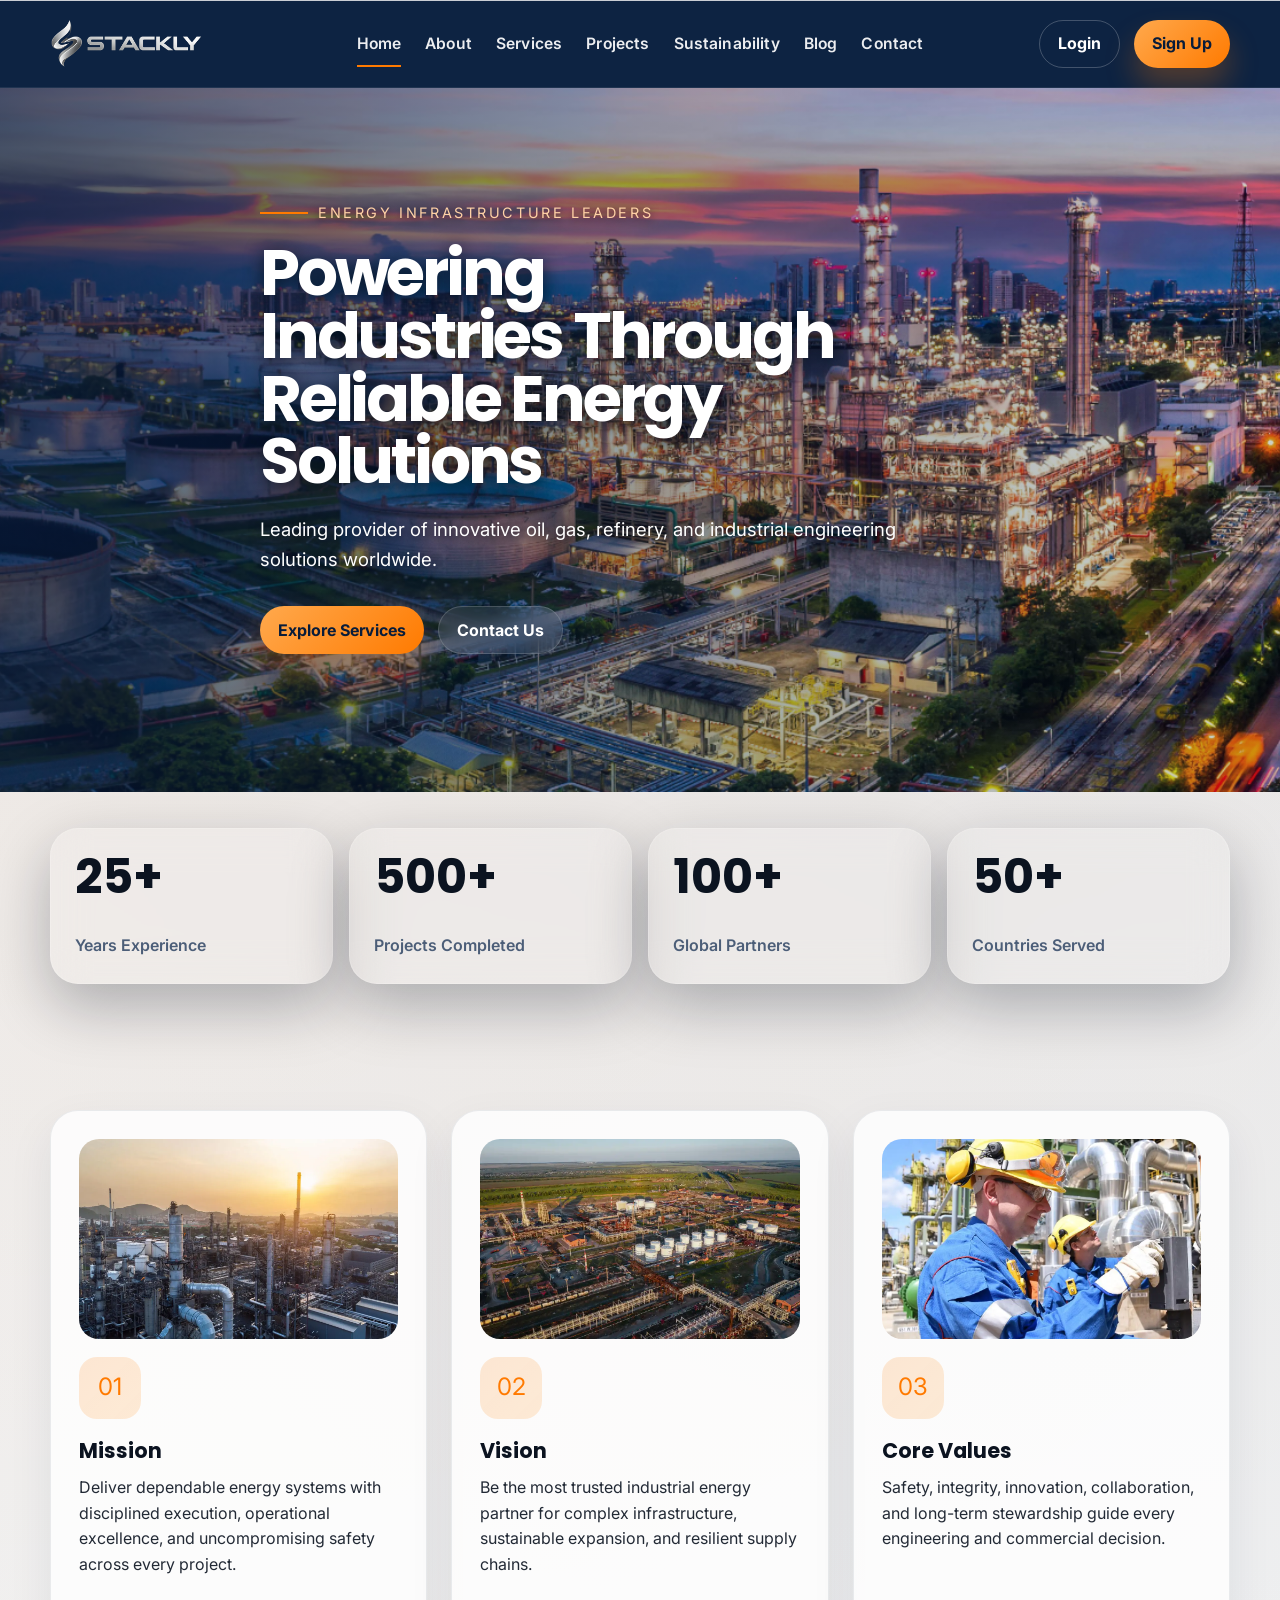
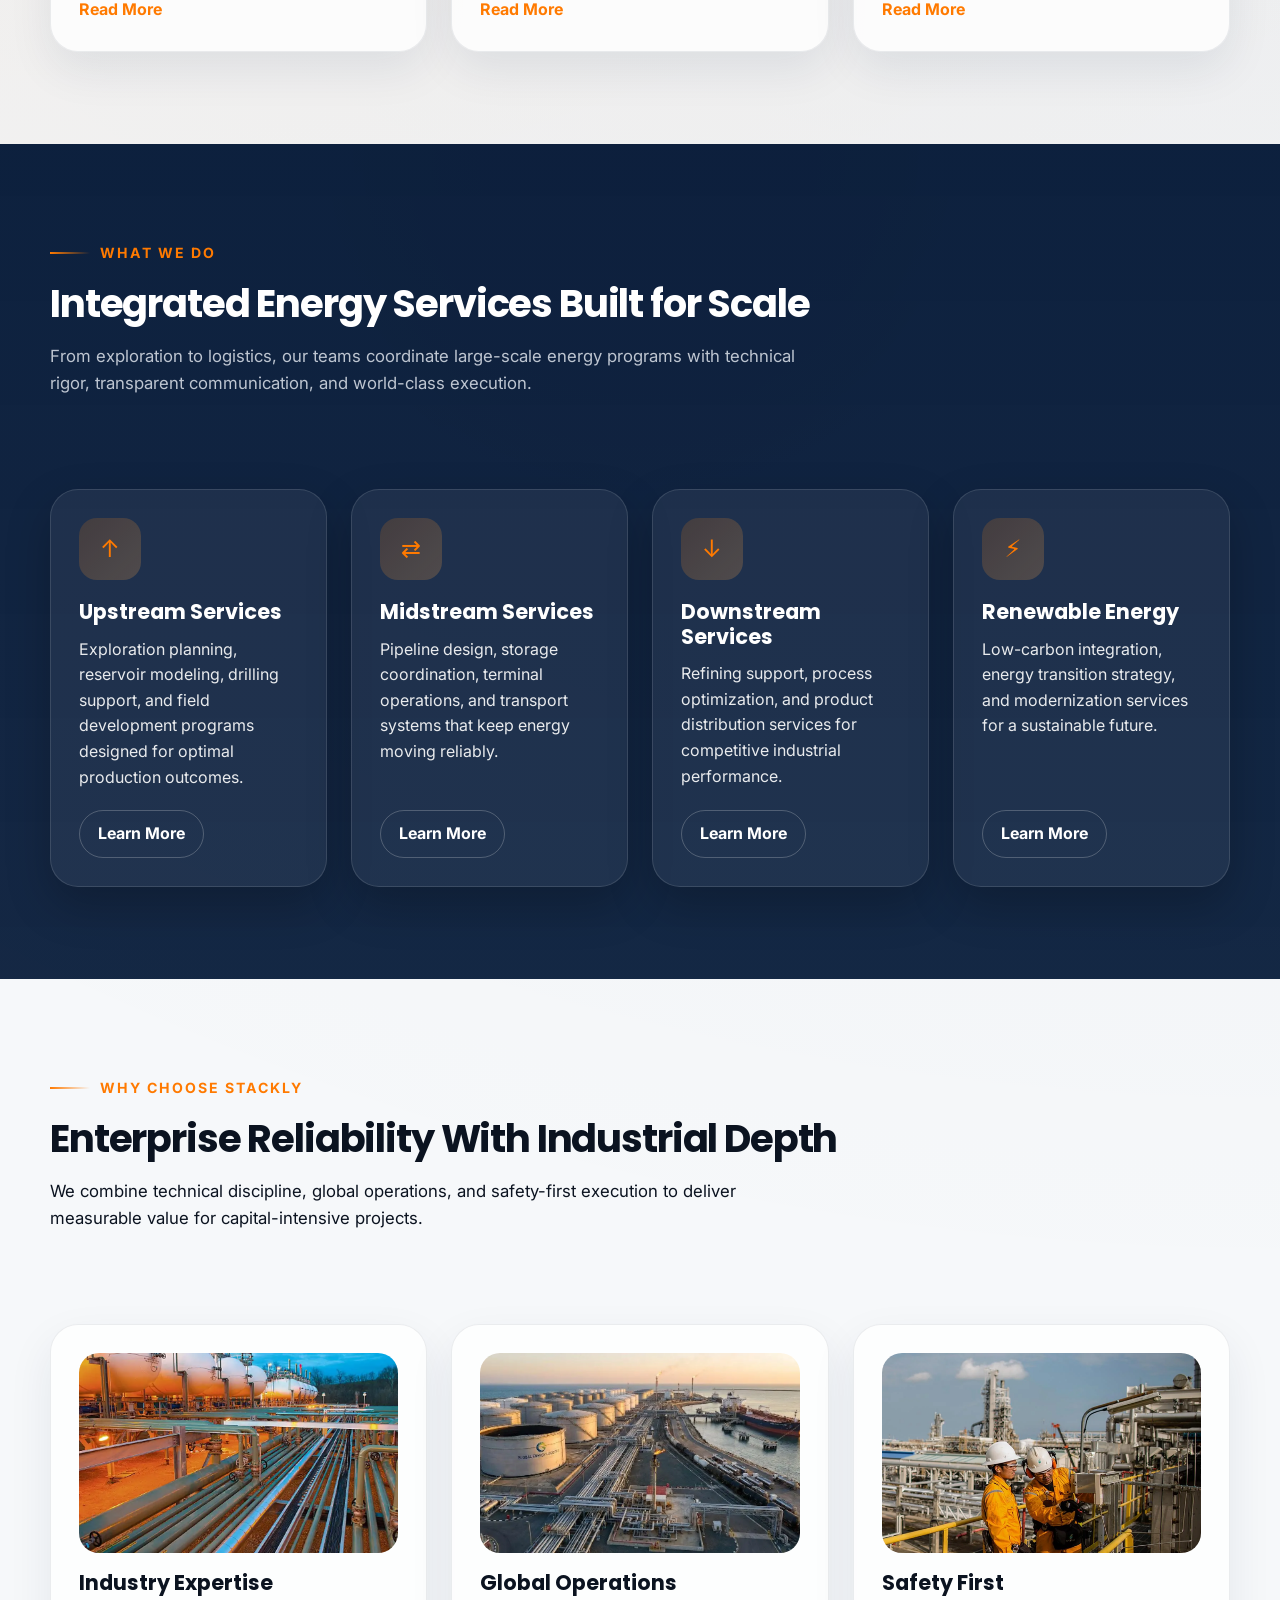
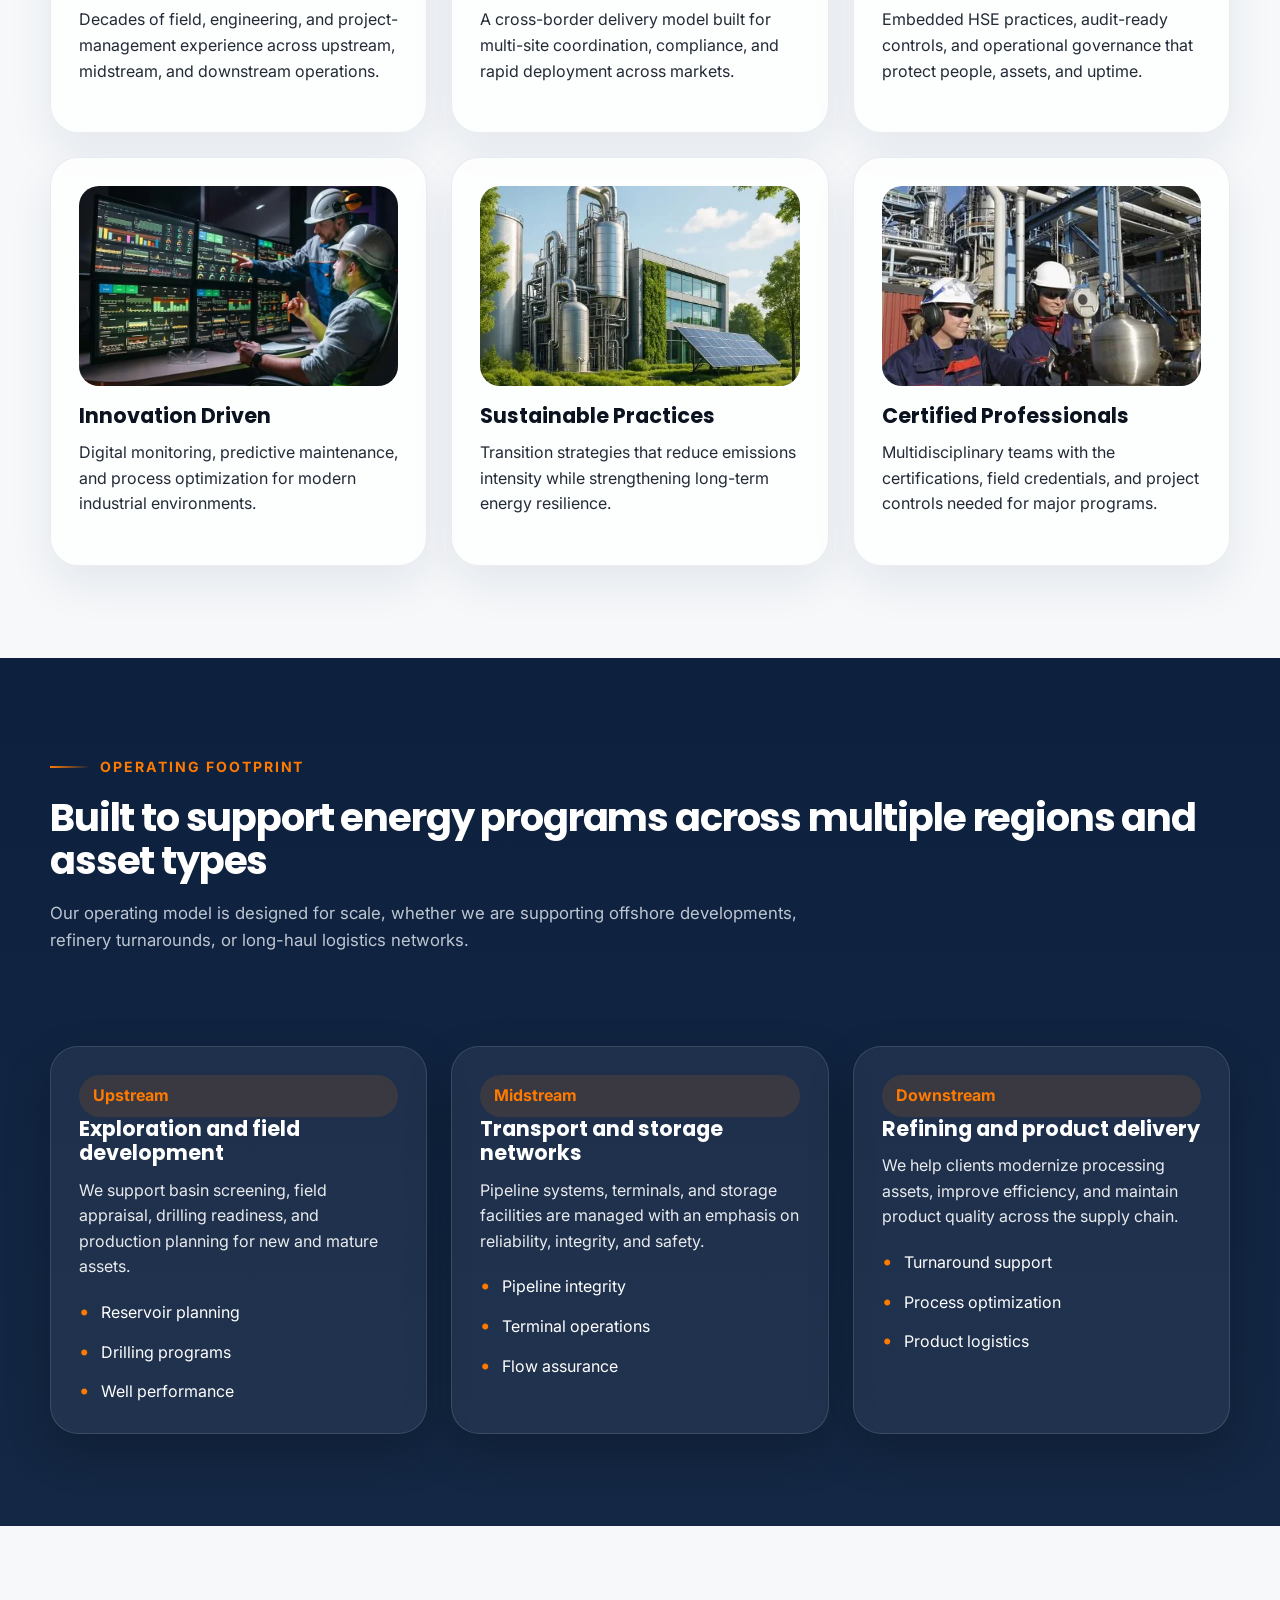
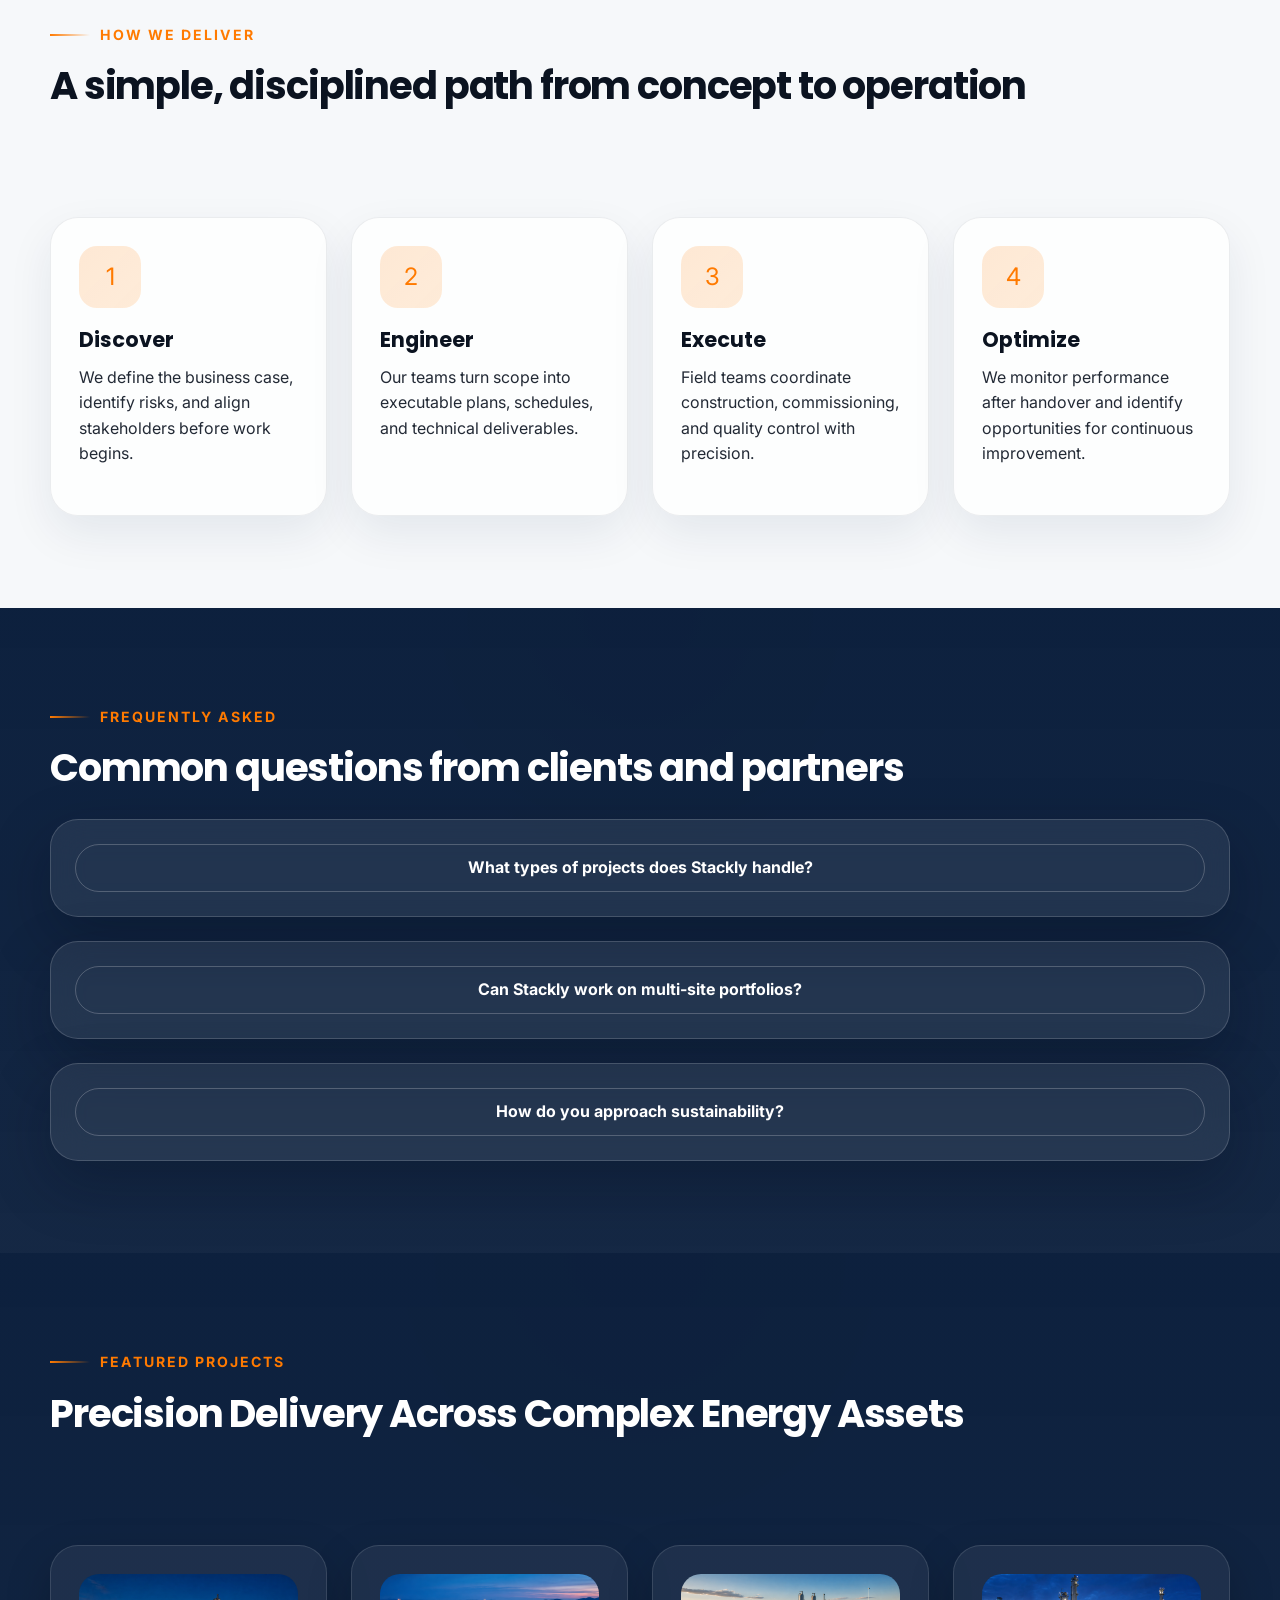
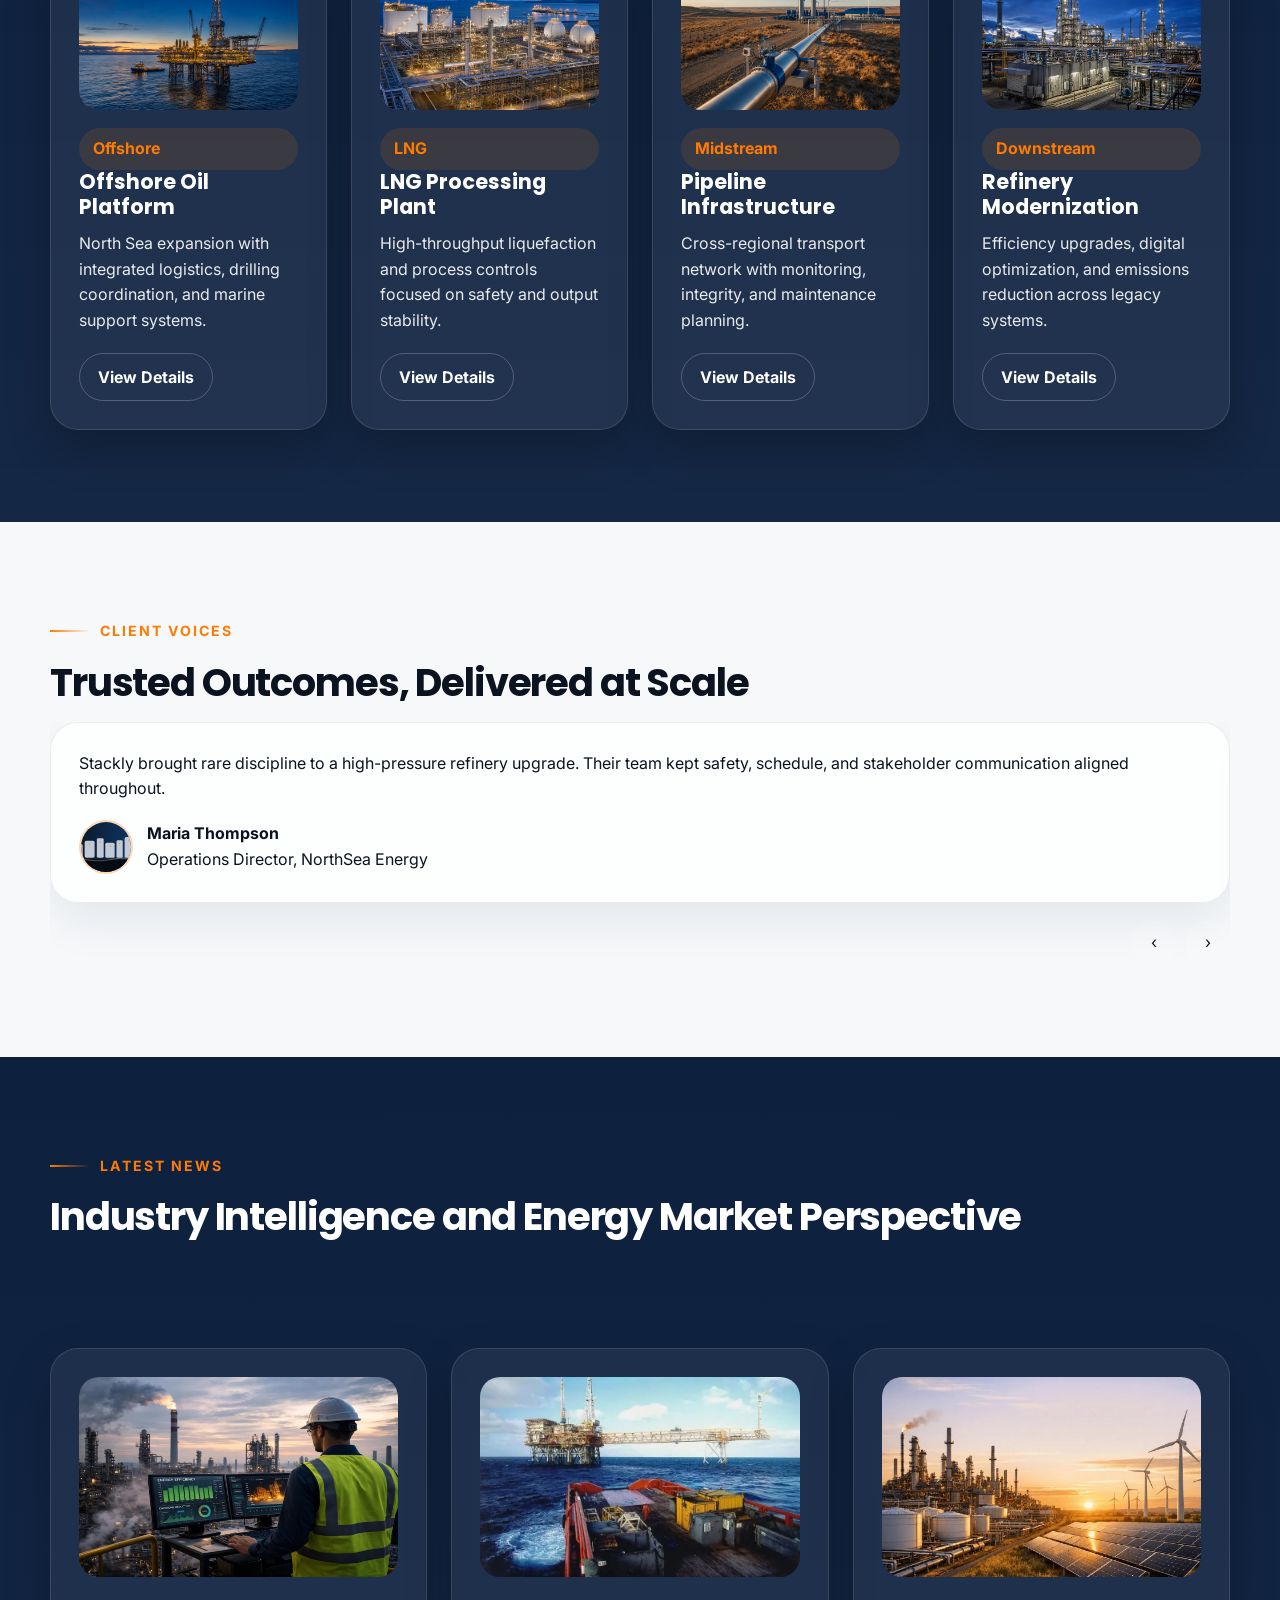
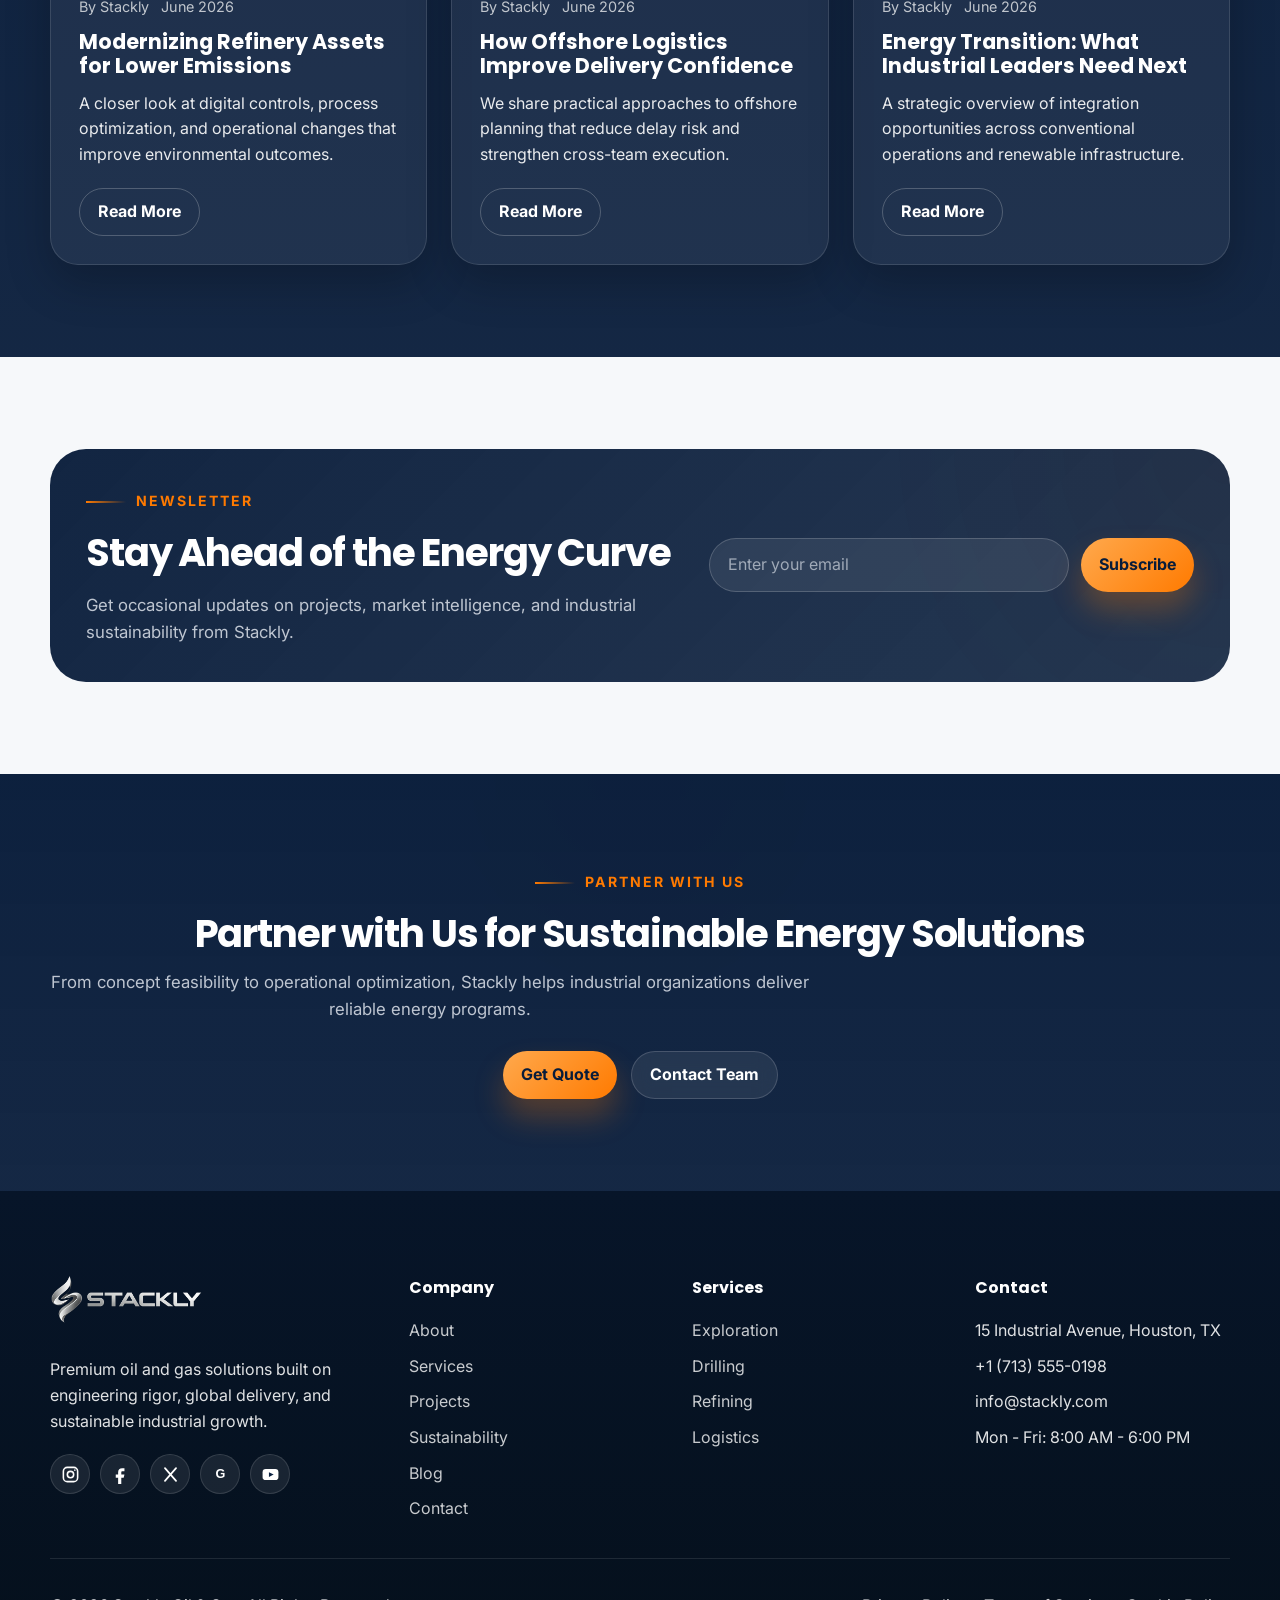
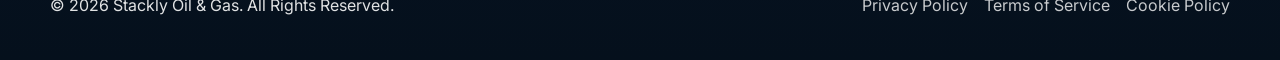
==== commit 17157d0c: "changessss" ====
--- a/index.html
+++ b/index.html
@@ -457,12 +457,12 @@
         <div>
           <h4>Company</h4>
           <ul>
-            <li><a href="http://127.0.0.1:5500/about.html">About</a></li>
-            <li><a href="http://127.0.0.1:5500/services.html">Services</a></li>
-            <li><a href="http://127.0.0.1:5500/projects.html">Projects</a></li>
-            <li><a href="http://127.0.0.1:5500/sustainability.html">Sustainability</a></li>
-            <li><a href="http://127.0.0.1:5500/blog.html">Blog</a></li>
-            <li><a href="http://127.0.0.1:5500/contact.html">Contact</a></li>
+            <li><a href="about.html">About</a></li>
+            <li><a href="services.html">Services</a></li>
+            <li><a href="projects.html">Projects</a></li>
+            <li><a href="sustainability.html">Sustainability</a></li>
+            <li><a href="blog.html">Blog</a></li>
+            <li><a href="contact.html">Contact</a></li>
           </ul>
         </div>
         <div>
@@ -503,3 +503,4 @@
   <script src="vendor/aos/aos.js"></script><script src="js/app.js"></script>
 </body>
 </html>
+
--- a/css/style.css
+++ b/css/style.css
@@ -145,6 +145,7 @@
   background: #0d2342;
   border-top: 1px solid rgba(255, 255, 255, 0.78);
   border-bottom: 1px solid rgba(255, 255, 255, 0.08);
+  font-family: 'Inter', system-ui, sans-serif;
 }
 
 .site-header.is-scrolled,
@@ -158,7 +159,7 @@
   display: grid;
   grid-template-columns: 1fr auto 1fr;
   align-items: center;
-  gap: 18px;
+  gap: 26px;
 }
 
 .brand {
@@ -183,14 +184,17 @@
   display: flex;
   align-items: center;
   justify-self: center;
-  gap: 14px;
+  gap: 24px;
 }
 
 .site-nav__links a {
   position: relative;
-  padding: 6px 0;
+  padding: 10px 0;
   color: rgba(255, 255, 255, 0.92);
   font-weight: 600;
+  font-size: 0.98rem;
+  letter-spacing: 0.01em;
+  white-space: nowrap;
 }
 
 #projects,
@@ -220,7 +224,7 @@
   display: flex;
   align-items: center;
   justify-self: end;
-  gap: 12px;
+  gap: 14px;
 }
 
 .btn {
@@ -1266,6 +1270,10 @@
   text-align: center;
 }
 
+.loader-card .brand {
+  justify-self: center;
+}
+
 .loader-ring {
   width: 74px;
   height: 74px;
